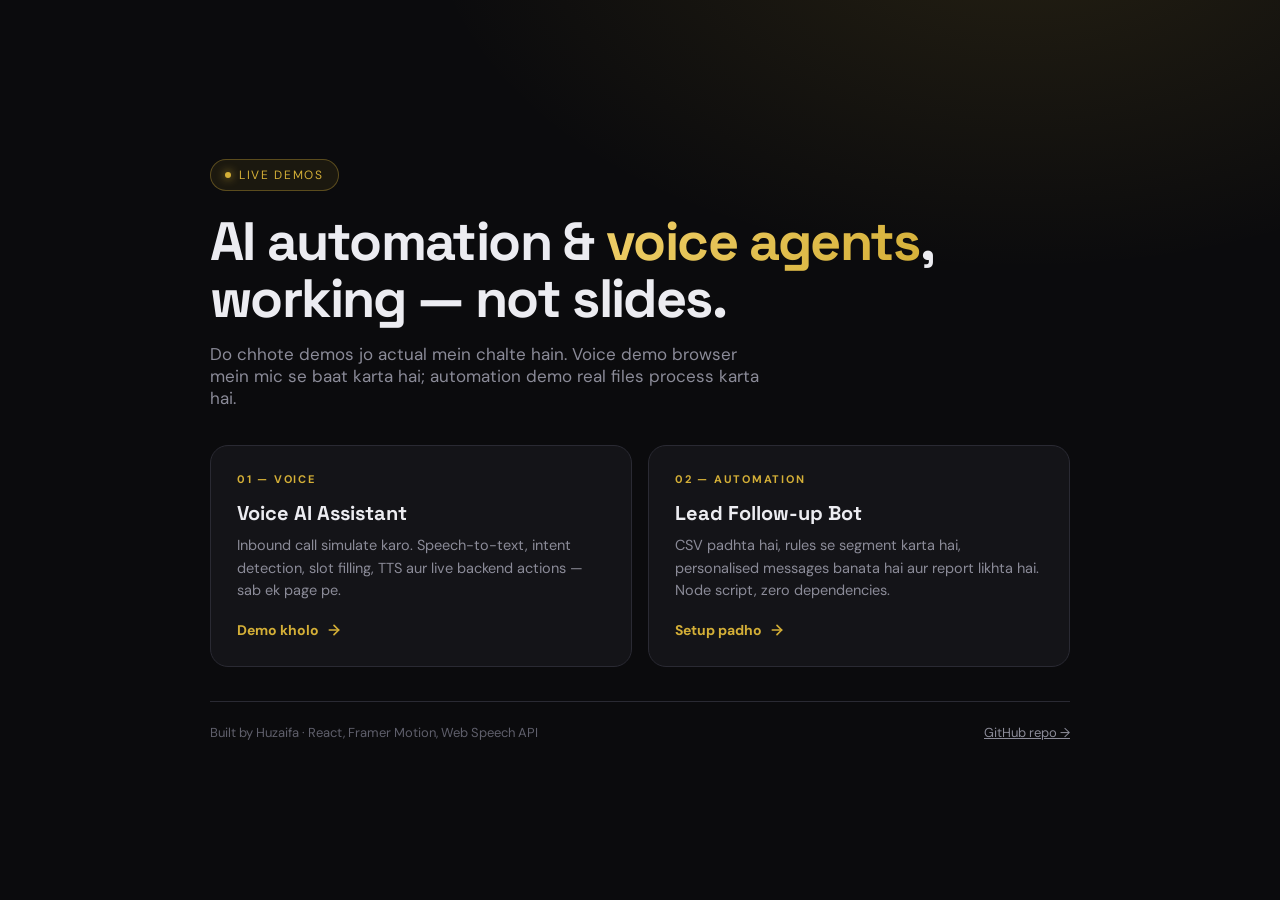
==== index.html @ 5593b402 "Add voice assistant + automation demos" ====
<!DOCTYPE html>
<html lang="en">
<head>
<meta charset="UTF-8" />
<meta name="viewport" content="width=device-width, initial-scale=1.0" />
<title>AI Demos — Voice Assistant & Automation</title>
<link rel="preconnect" href="https://fonts.googleapis.com" />
<link rel="preconnect" href="https://fonts.gstatic.com" crossorigin />
<link href="https://fonts.googleapis.com/css2?family=DM+Sans:wght@400;500;700&family=Space+Grotesk:wght@500;600;700&display=swap" rel="stylesheet" />
<style>
  :root{--ink:#0b0b0d;--ink2:#141418;--line:#2a2a33;--gold:#d4af37;--text:#ececf1;--muted:#8b8b98}
  *{box-sizing:border-box}
  body{margin:0;min-height:100vh;background:radial-gradient(1000px 600px at 80% -10%,rgba(212,175,55,.13),transparent 60%),var(--ink);
       color:var(--text);font-family:"DM Sans",system-ui,sans-serif;display:flex;align-items:center;justify-content:center;padding:40px 22px}
  .wrap{max-width:860px;width:100%}
  .tag{display:inline-flex;align-items:center;gap:8px;font-size:12px;letter-spacing:.14em;text-transform:uppercase;
       color:var(--gold);border:1px solid rgba(212,175,55,.35);background:rgba(212,175,55,.08);padding:7px 14px;border-radius:999px;margin-bottom:22px}
  .dot{width:6px;height:6px;border-radius:50%;background:var(--gold);box-shadow:0 0 10px var(--gold)}
  h1{font-family:"Space Grotesk";font-size:clamp(34px,6vw,54px);line-height:1.06;letter-spacing:-.03em;margin:0 0 16px}
  h1 span{background:linear-gradient(135deg,#f0d06a,#d4af37);-webkit-background-clip:text;background-clip:text;color:transparent}
  p.lede{color:var(--muted);font-size:17px;margin:0 0 36px;max-width:560px}
  .cards{display:grid;grid-template-columns:1fr 1fr;gap:16px}
  @media(max-width:700px){.cards{grid-template-columns:1fr}}
  a.card{display:block;text-decoration:none;color:inherit;background:var(--ink2);border:1px solid var(--line);border-radius:18px;
         padding:26px;transition:.25s;position:relative;overflow:hidden}
  a.card:hover{transform:translateY(-3px);border-color:rgba(212,175,55,.5);box-shadow:0 20px 40px -24px rgba(212,175,55,.5)}
  .num{font-size:11px;letter-spacing:.16em;color:var(--gold);margin-bottom:14px;font-weight:700}
  h2{font-family:"Space Grotesk";font-size:20px;margin:0 0 8px}
  .card p{color:var(--muted);font-size:14.5px;margin:0 0 18px;line-height:1.55}
  .go{font-weight:700;font-size:14px;color:var(--gold);display:inline-flex;gap:7px;align-items:center}
  .go svg{transition:.2s}
  a.card:hover .go svg{transform:translateX(4px)}
  footer{margin-top:34px;padding-top:22px;border-top:1px solid var(--line);color:#5f5f6b;font-size:13px;display:flex;justify-content:space-between;gap:12px;flex-wrap:wrap}
  footer a{color:var(--muted)}
</style>
</head>
<body>
<div class="wrap">
  <div class="tag"><span class="dot"></span> Live demos</div>
  <h1>AI automation &amp; <span>voice agents</span>,<br />working — not slides.</h1>
  <p class="lede">Do chhote demos jo actual mein chalte hain. Voice demo browser mein mic se baat karta hai; automation demo real files process karta hai.</p>

  <div class="cards">
    <a class="card" href="./voice-assistant-demo.html">
      <div class="num">01 — VOICE</div>
      <h2>Voice AI Assistant</h2>
      <p>Inbound call simulate karo. Speech-to-text, intent detection, slot filling, TTS aur live backend actions — sab ek page pe.</p>
      <span class="go">Demo kholo
        <svg width="16" height="16" viewBox="0 0 24 24" fill="none" stroke="currentColor" stroke-width="2.5" stroke-linecap="round" stroke-linejoin="round"><line x1="5" y1="12" x2="19" y2="12"/><polyline points="12 5 19 12 12 19"/></svg>
      </span>
    </a>

    <a class="card" href="./README.md">
      <div class="num">02 — AUTOMATION</div>
      <h2>Lead Follow-up Bot</h2>
      <p>CSV padhta hai, rules se segment karta hai, personalised messages banata hai aur report likhta hai. Node script, zero dependencies.</p>
      <span class="go">Setup padho
        <svg width="16" height="16" viewBox="0 0 24 24" fill="none" stroke="currentColor" stroke-width="2.5" stroke-linecap="round" stroke-linejoin="round"><line x1="5" y1="12" x2="19" y2="12"/><polyline points="12 5 19 12 12 19"/></svg>
      </span>
    </a>
  </div>

  <footer>
    <span>Built by Huzaifa · React, Framer Motion, Web Speech API</span>
    <a href="https://github.com/huzaifasaleh643-bot/ai-demos">GitHub repo →</a>
  </footer>
</div>
</body>
</html>
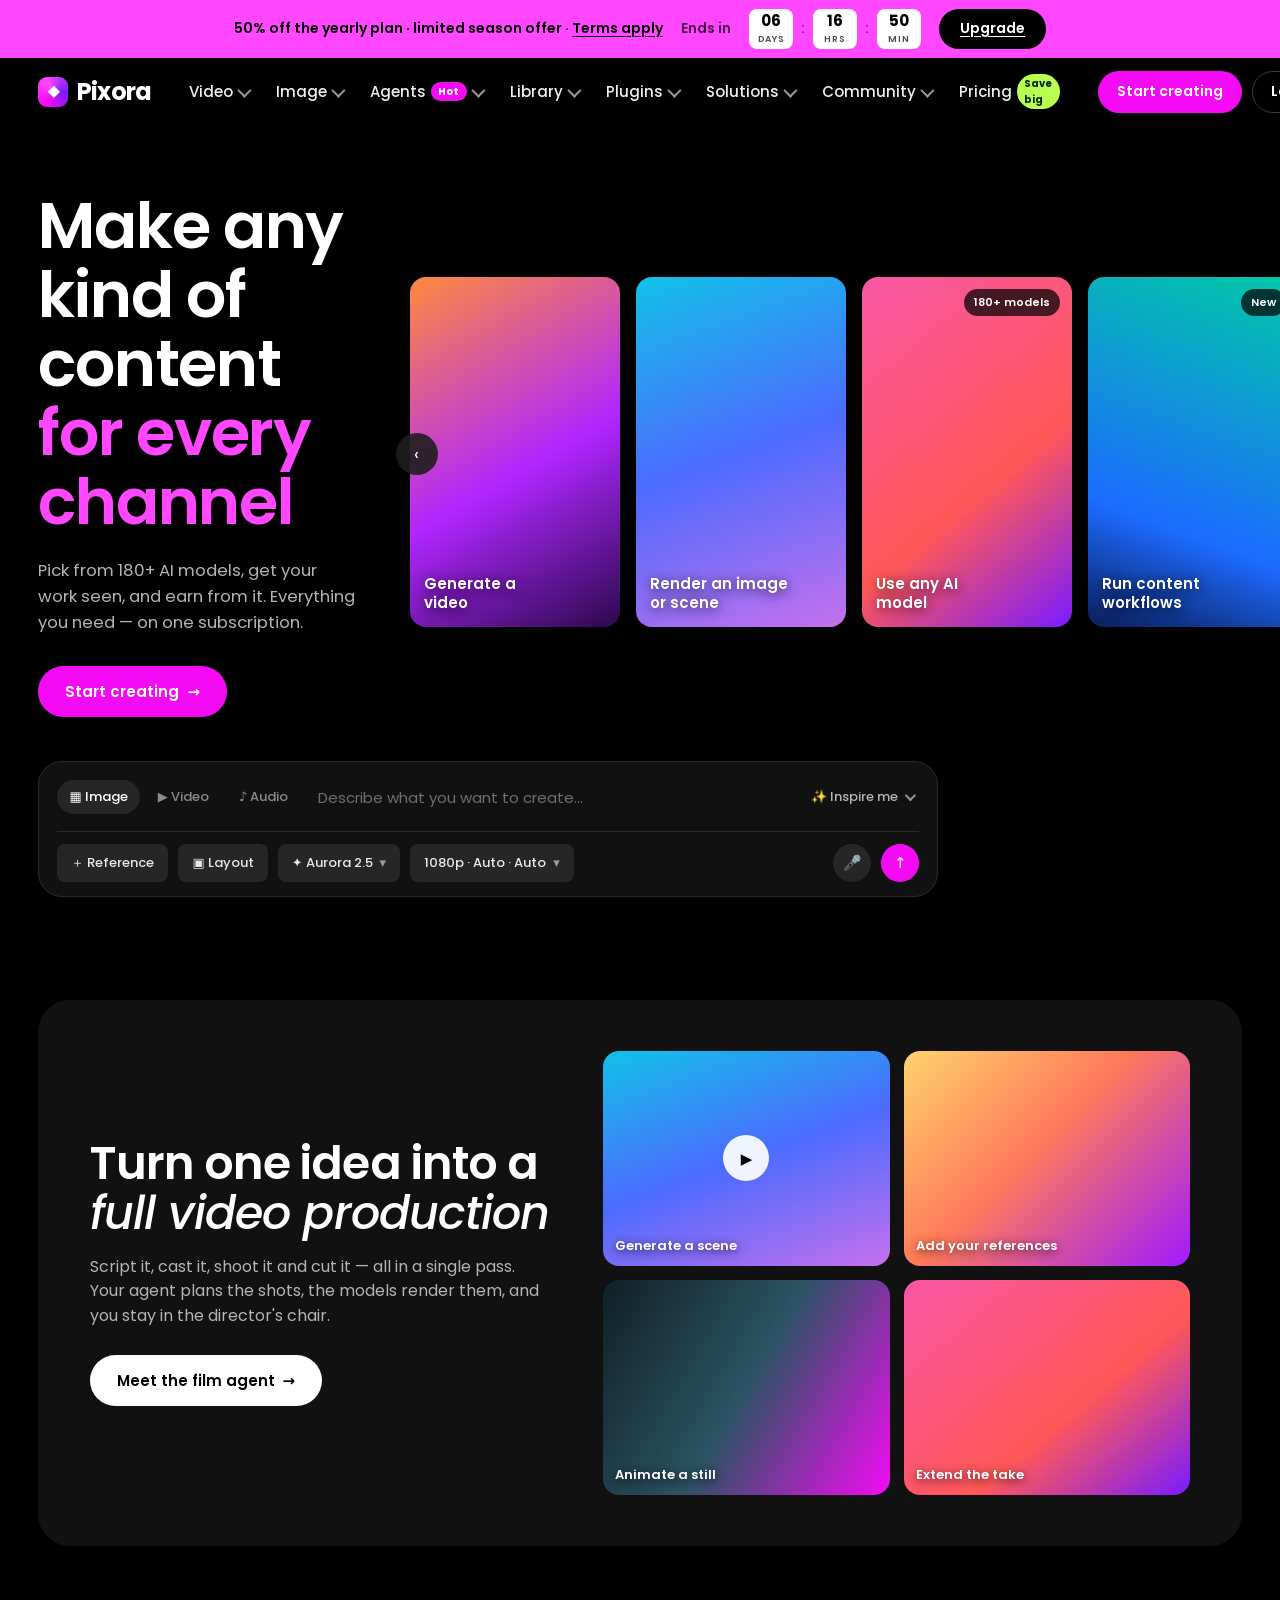
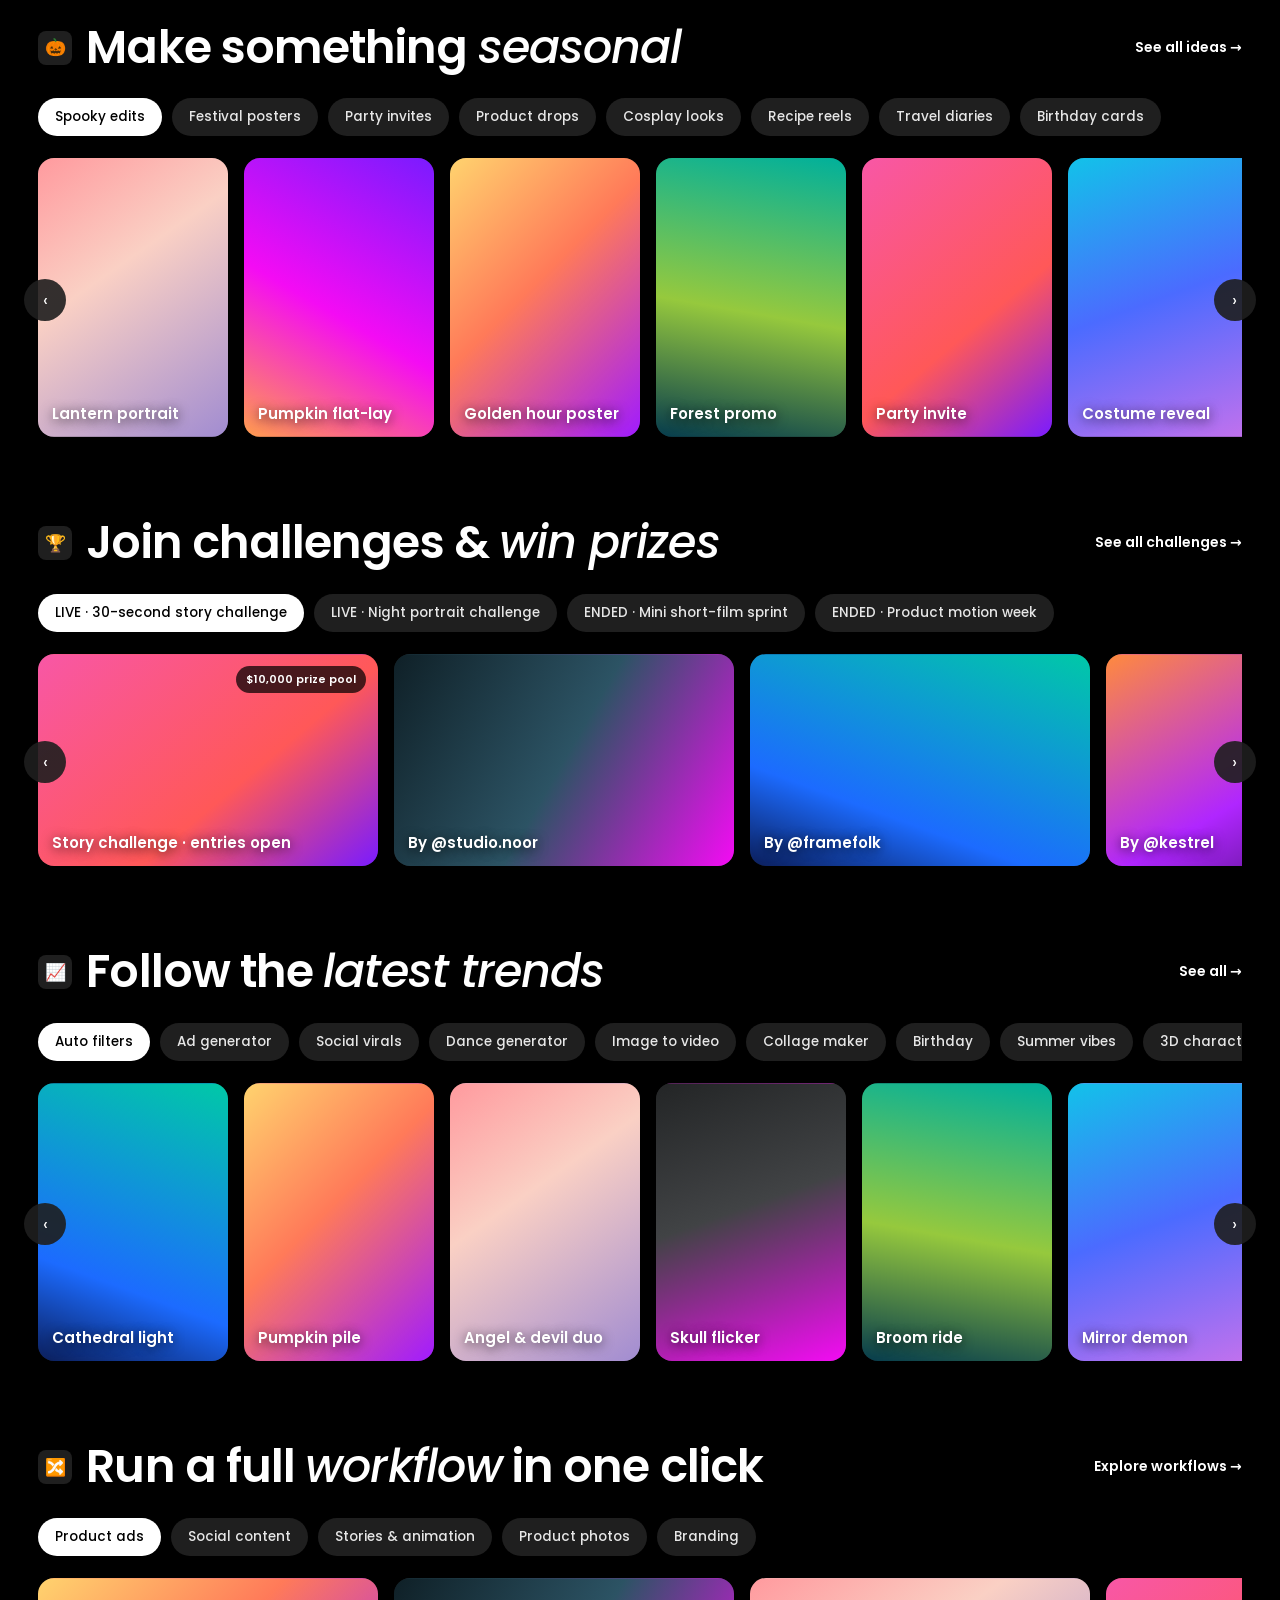
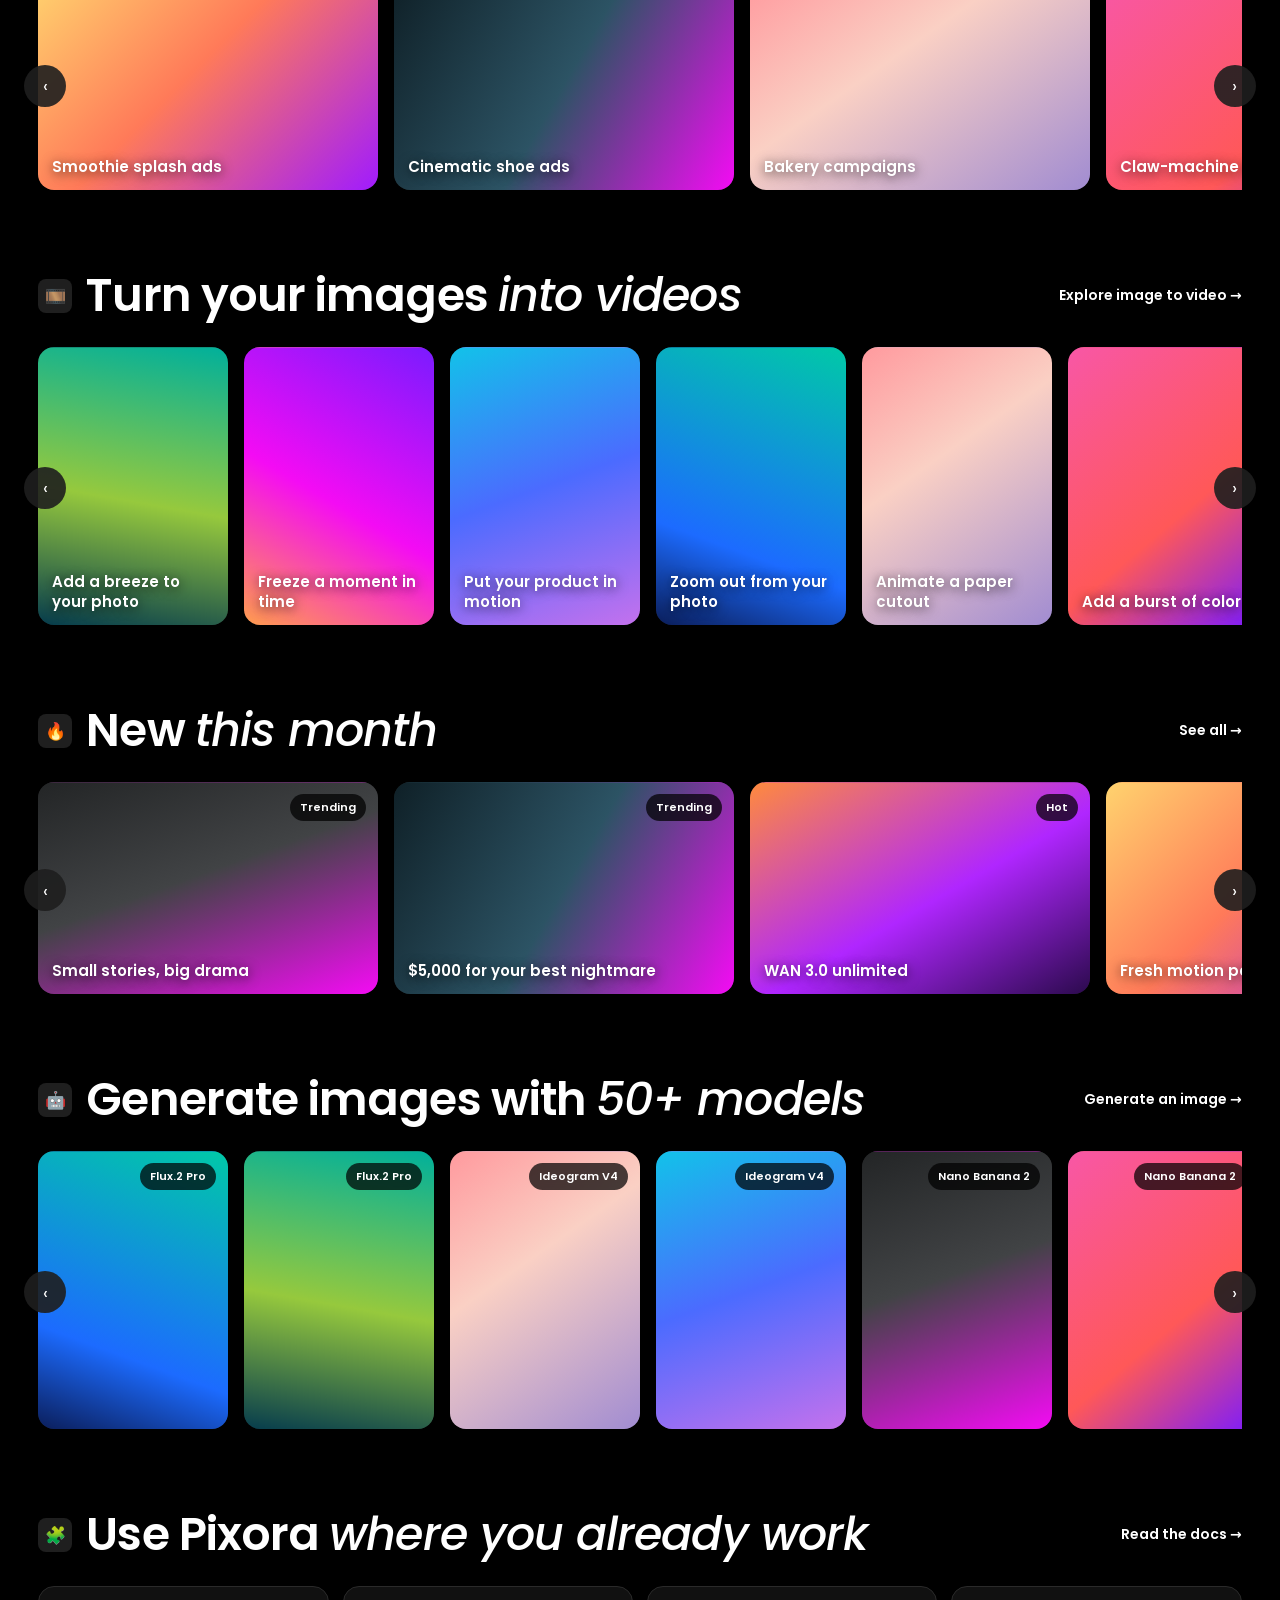
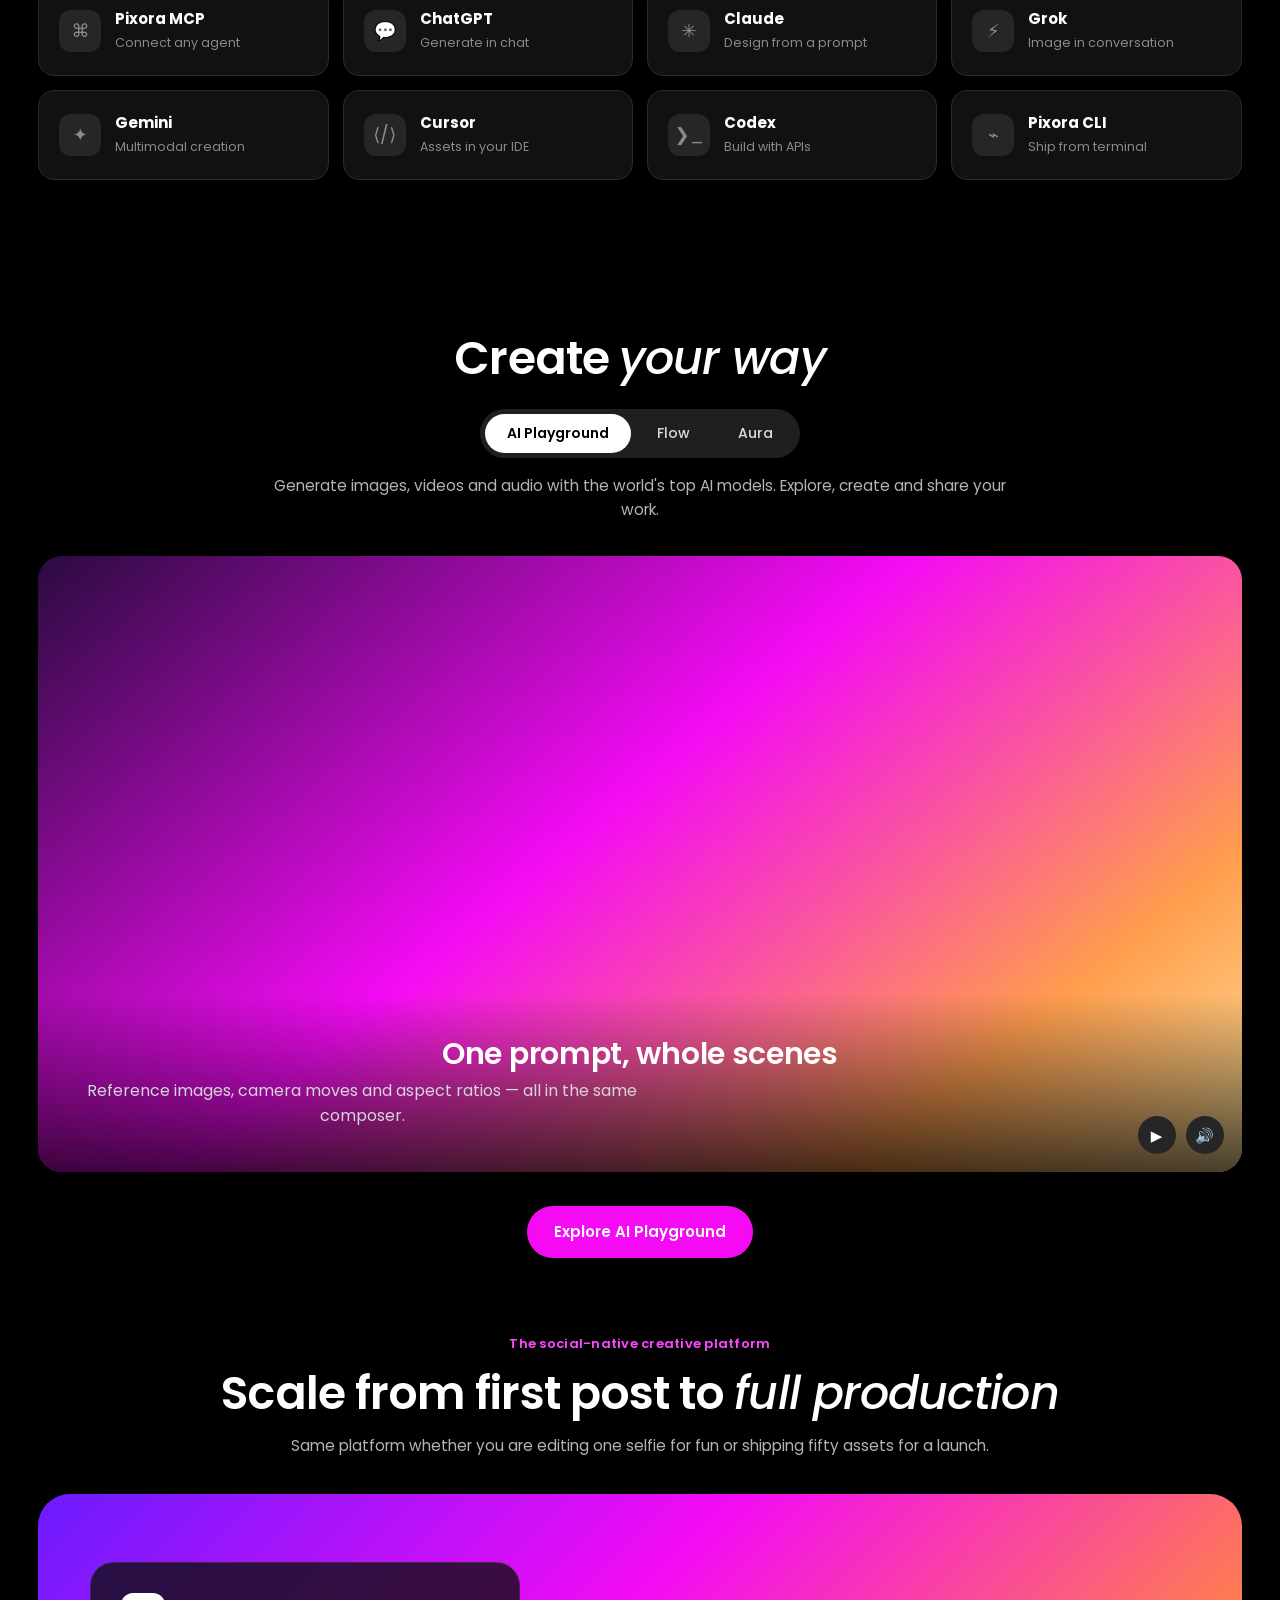
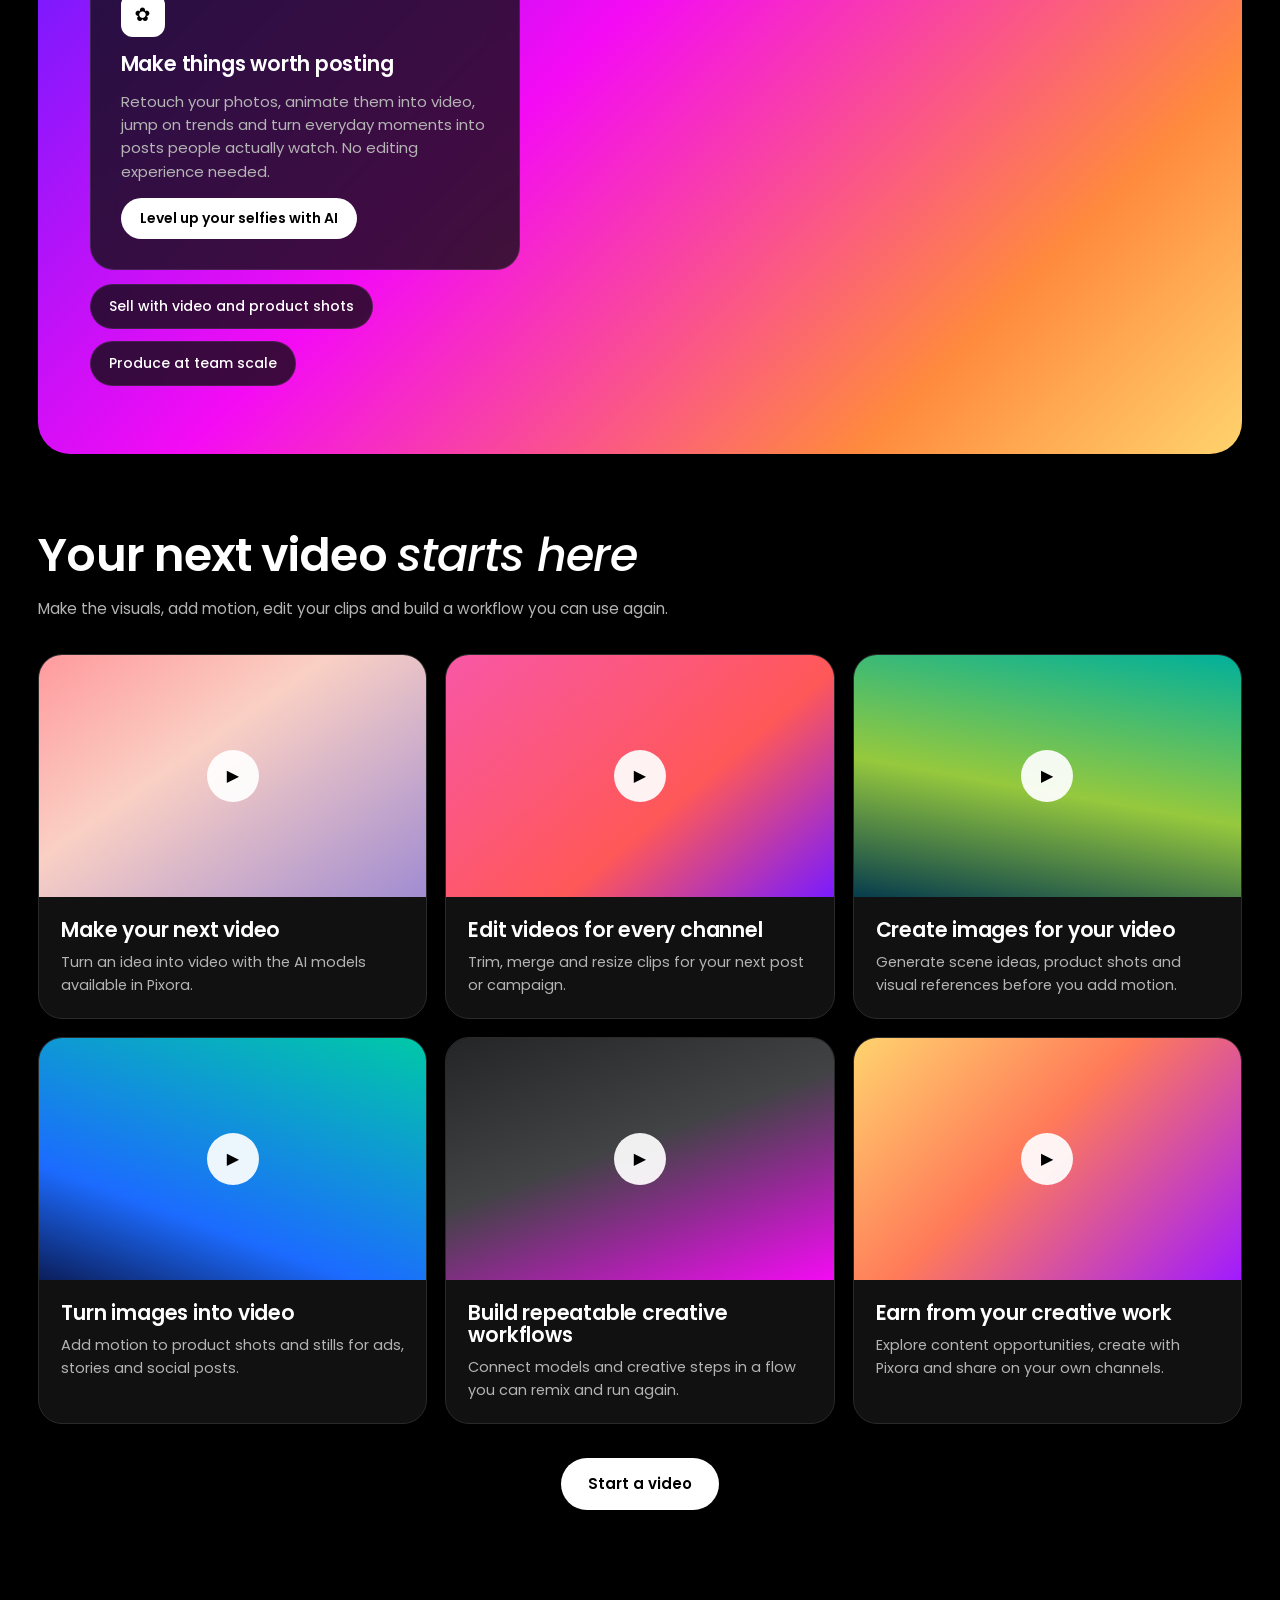
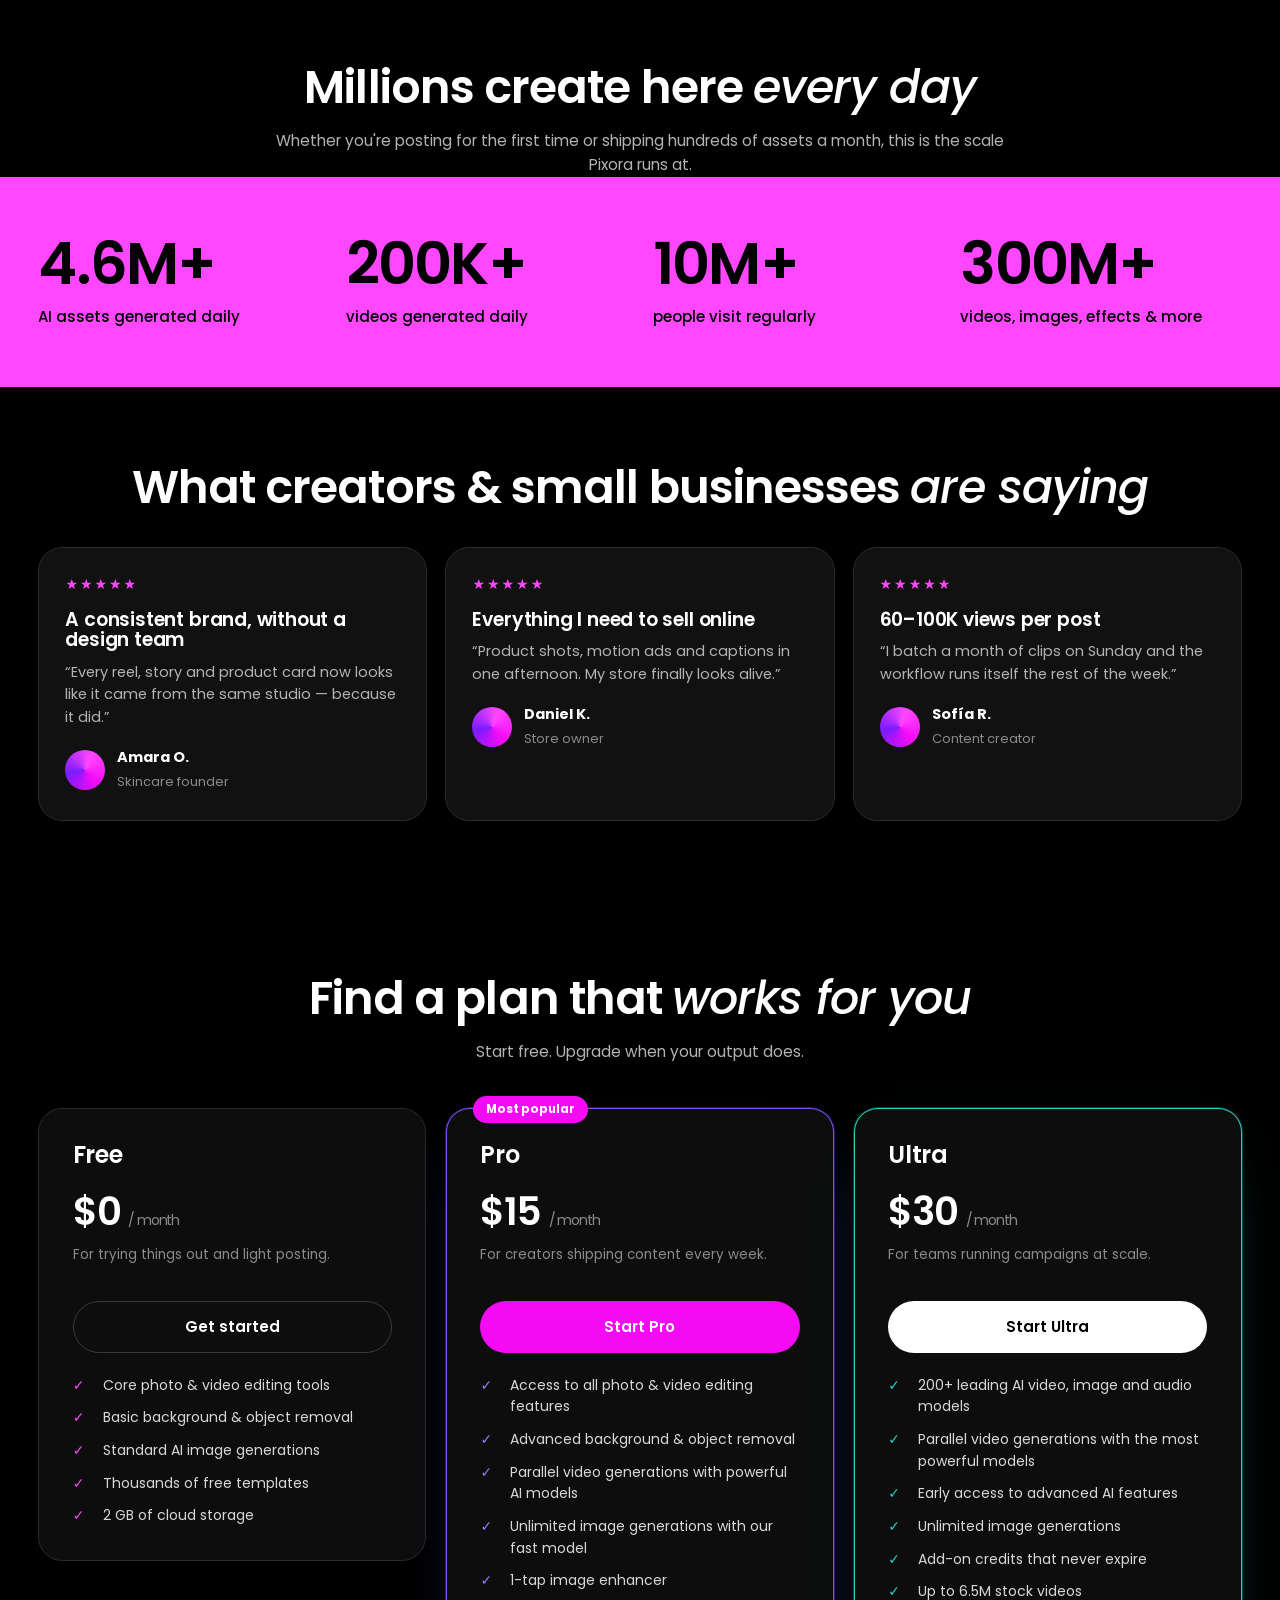
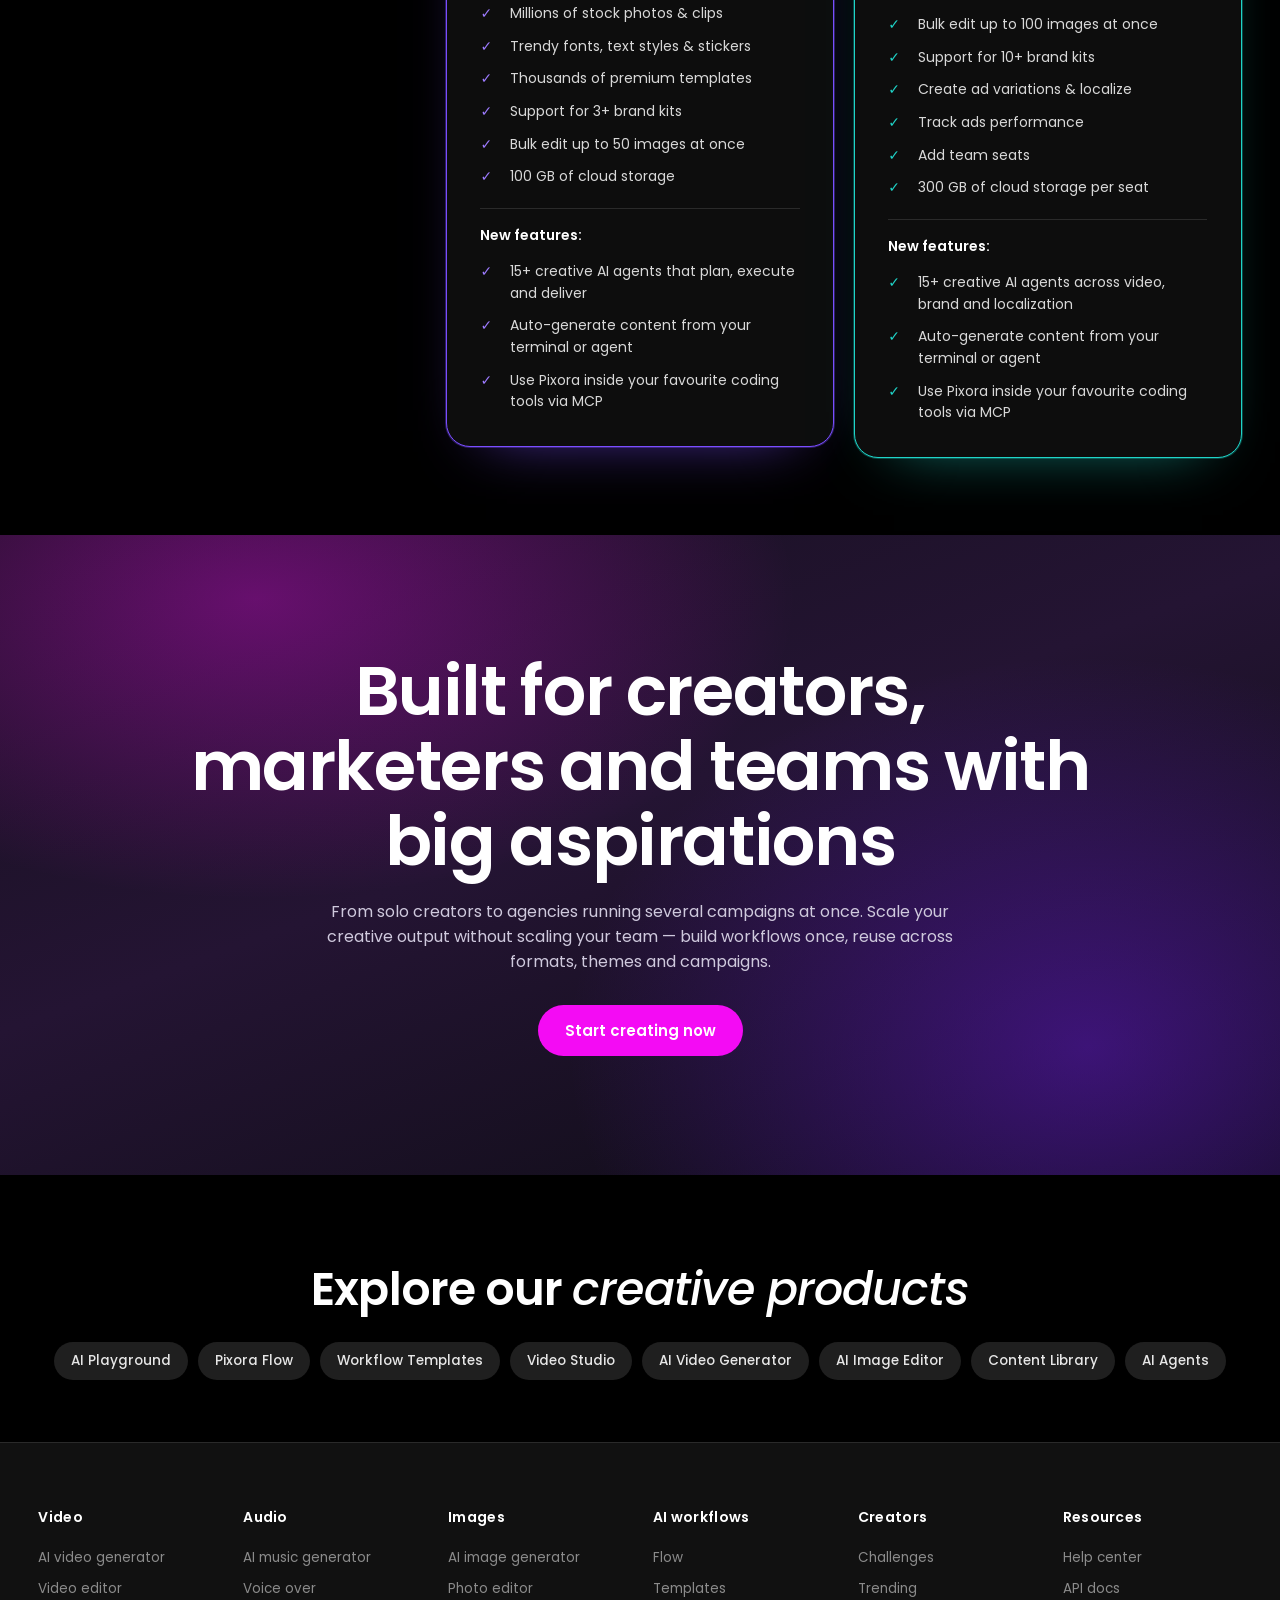
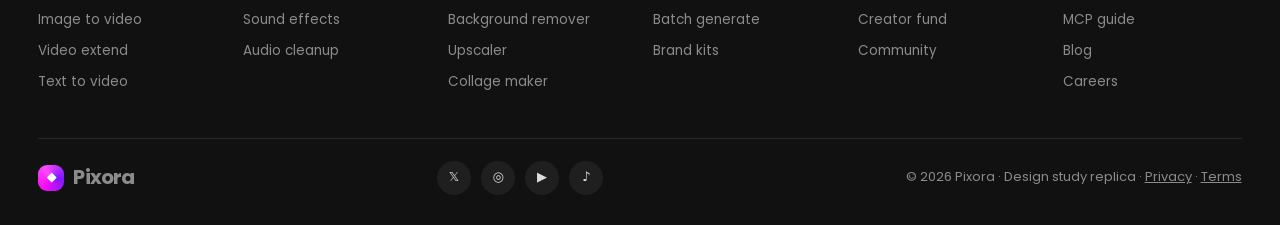
==== commit b4e3b447: "Pixora replica — design study (REA + original build)" ====
--- a/index.html
+++ b/index.html
@@ -3,67 +3,642 @@
 <head>
 <meta charset="UTF-8" />
 <meta name="viewport" content="width=device-width, initial-scale=1.0" />
-<title>AI Demos — Voice Assistant & Automation</title>
+<title>Pixora — AI creative studio for every channel</title>
+<meta name="description" content="Design study replica: layout, structure and interaction patterns captured with REA. Original copy and artwork." />
 <link rel="preconnect" href="https://fonts.googleapis.com" />
 <link rel="preconnect" href="https://fonts.gstatic.com" crossorigin />
-<link href="https://fonts.googleapis.com/css2?family=DM+Sans:wght@400;500;700&family=Space+Grotesk:wght@500;600;700&display=swap" rel="stylesheet" />
-<style>
-  :root{--ink:#0b0b0d;--ink2:#141418;--line:#2a2a33;--gold:#d4af37;--text:#ececf1;--muted:#8b8b98}
-  *{box-sizing:border-box}
-  body{margin:0;min-height:100vh;background:radial-gradient(1000px 600px at 80% -10%,rgba(212,175,55,.13),transparent 60%),var(--ink);
-       color:var(--text);font-family:"DM Sans",system-ui,sans-serif;display:flex;align-items:center;justify-content:center;padding:40px 22px}
-  .wrap{max-width:860px;width:100%}
-  .tag{display:inline-flex;align-items:center;gap:8px;font-size:12px;letter-spacing:.14em;text-transform:uppercase;
-       color:var(--gold);border:1px solid rgba(212,175,55,.35);background:rgba(212,175,55,.08);padding:7px 14px;border-radius:999px;margin-bottom:22px}
-  .dot{width:6px;height:6px;border-radius:50%;background:var(--gold);box-shadow:0 0 10px var(--gold)}
-  h1{font-family:"Space Grotesk";font-size:clamp(34px,6vw,54px);line-height:1.06;letter-spacing:-.03em;margin:0 0 16px}
-  h1 span{background:linear-gradient(135deg,#f0d06a,#d4af37);-webkit-background-clip:text;background-clip:text;color:transparent}
-  p.lede{color:var(--muted);font-size:17px;margin:0 0 36px;max-width:560px}
-  .cards{display:grid;grid-template-columns:1fr 1fr;gap:16px}
-  @media(max-width:700px){.cards{grid-template-columns:1fr}}
-  a.card{display:block;text-decoration:none;color:inherit;background:var(--ink2);border:1px solid var(--line);border-radius:18px;
-         padding:26px;transition:.25s;position:relative;overflow:hidden}
-  a.card:hover{transform:translateY(-3px);border-color:rgba(212,175,55,.5);box-shadow:0 20px 40px -24px rgba(212,175,55,.5)}
-  .num{font-size:11px;letter-spacing:.16em;color:var(--gold);margin-bottom:14px;font-weight:700}
-  h2{font-family:"Space Grotesk";font-size:20px;margin:0 0 8px}
-  .card p{color:var(--muted);font-size:14.5px;margin:0 0 18px;line-height:1.55}
-  .go{font-weight:700;font-size:14px;color:var(--gold);display:inline-flex;gap:7px;align-items:center}
-  .go svg{transition:.2s}
-  a.card:hover .go svg{transform:translateX(4px)}
-  footer{margin-top:34px;padding-top:22px;border-top:1px solid var(--line);color:#5f5f6b;font-size:13px;display:flex;justify-content:space-between;gap:12px;flex-wrap:wrap}
-  footer a{color:var(--muted)}
-</style>
+<link href="https://fonts.googleapis.com/css2?family=Poppins:ital,wght@0,300;0,400;0,500;0,600;0,700;1,400;1,500;1,600&display=swap" rel="stylesheet" />
+<link rel="stylesheet" href="styles.css" />
 </head>
 <body>
-<div class="wrap">
-  <div class="tag"><span class="dot"></span> Live demos</div>
-  <h1>AI automation &amp; <span>voice agents</span>,<br />working — not slides.</h1>
-  <p class="lede">Do chhote demos jo actual mein chalte hain. Voice demo browser mein mic se baat karta hai; automation demo real files process karta hai.</p>
-
-  <div class="cards">
-    <a class="card" href="./voice-assistant-demo.html">
-      <div class="num">01 — VOICE</div>
-      <h2>Voice AI Assistant</h2>
-      <p>Inbound call simulate karo. Speech-to-text, intent detection, slot filling, TTS aur live backend actions — sab ek page pe.</p>
-      <span class="go">Demo kholo
-        <svg width="16" height="16" viewBox="0 0 24 24" fill="none" stroke="currentColor" stroke-width="2.5" stroke-linecap="round" stroke-linejoin="round"><line x1="5" y1="12" x2="19" y2="12"/><polyline points="12 5 19 12 12 19"/></svg>
-      </span>
-    </a>
-
-    <a class="card" href="./README.md">
-      <div class="num">02 — AUTOMATION</div>
-      <h2>Lead Follow-up Bot</h2>
-      <p>CSV padhta hai, rules se segment karta hai, personalised messages banata hai aur report likhta hai. Node script, zero dependencies.</p>
-      <span class="go">Setup padho
-        <svg width="16" height="16" viewBox="0 0 24 24" fill="none" stroke="currentColor" stroke-width="2.5" stroke-linecap="round" stroke-linejoin="round"><line x1="5" y1="12" x2="19" y2="12"/><polyline points="12 5 19 12 12 19"/></svg>
-      </span>
-    </a>
-  </div>
-
-  <footer>
-    <span>Built by Huzaifa · React, Framer Motion, Web Speech API</span>
-    <a href="https://github.com/huzaifasaleh643-bot/ai-demos">GitHub repo →</a>
-  </footer>
+
+<!-- ============ PROMO BAR ============ -->
+<div class="promo">
+  <div class="wrap">
+    <span>50% off the yearly plan · limited season offer · <a href="#pricing">Terms apply</a></span>
+    <span class="muted" style="color:#000;opacity:.7">Ends in</span>
+    <div class="countdown" id="countdown">
+      <div class="box"><b id="cd-d">06</b><span>DAYS</span></div>
+      <span class="sep">:</span>
+      <div class="box"><b id="cd-h">16</b><span>HRS</span></div>
+      <span class="sep">:</span>
+      <div class="box"><b id="cd-m">50</b><span>MIN</span></div>
+    </div>
+    <a class="btn btn-dark" href="#pricing">Upgrade</a>
+  </div>
 </div>
+
+<!-- ============ NAV ============ -->
+<header class="nav" id="nav">
+  <div class="wrap">
+    <a class="logo" href="#"><span class="mark">◆</span> Pixora</a>
+    <nav class="nav-links" id="navLinks">
+      <a href="#video">Video <i class="chev"></i></a>
+      <a href="#images">Image <i class="chev"></i></a>
+      <a href="#agents">Agents <span class="badge hot">Hot</span> <i class="chev"></i></a>
+      <a href="#trends">Library <i class="chev"></i></a>
+      <a href="#integrations">Plugins <i class="chev"></i></a>
+      <a href="#business">Solutions <i class="chev"></i></a>
+      <a href="#community">Community <i class="chev"></i></a>
+      <a href="#pricing">Pricing <span class="badge save">Save big</span></a>
+    </nav>
+    <div class="nav-cta">
+      <a class="btn btn-brand btn-sm" href="#">Start creating</a>
+      <a class="btn btn-ghost btn-sm" href="#">Log in</a>
+      <button class="nav-toggle" id="navToggle" aria-label="Menu"><span></span><span></span><span></span></button>
+    </div>
+  </div>
+</header>
+
+<main>
+
+<!-- ============ HERO ============ -->
+<section class="hero">
+  <div class="wrap hero-grid">
+    <div>
+      <h1>Make any kind of content <span class="accent-text">for every channel</span></h1>
+      <p class="lede">Pick from 180+ AI models, get your work seen, and earn from it. Everything you need — on one subscription.</p>
+      <a class="btn btn-brand" href="#">Start creating <span class="arrow">→</span></a>
+    </div>
+
+    <div class="carousel" data-carousel>
+      <button class="nav-arrow prev" data-dir="-1" aria-label="Previous">‹</button>
+      <button class="nav-arrow next" data-dir="1" aria-label="Next">›</button>
+      <div class="rail" data-rail>
+        <article class="card"><div class="thumb g1"></div><div class="label">Generate a<br />video</div></article>
+        <article class="card"><div class="thumb g2"></div><div class="label">Render an image<br />or scene</div></article>
+        <article class="card"><div class="thumb g3"></div><span class="tag">180+ models</span><div class="label">Use any AI<br />model</div></article>
+        <article class="card"><div class="thumb g4"></div><span class="tag">New</span><div class="label">Run content<br />workflows</div></article>
+        <article class="card"><div class="thumb g5"></div><div class="label">Explore<br />effects</div></article>
+        <article class="card"><div class="thumb g6"></div><div class="label">Animate a<br />still photo</div></article>
+        <article class="card"><div class="thumb g7"></div><div class="label">Build an<br />agent</div></article>
+      </div>
+    </div>
+  </div>
+
+  <!-- AI prompt bar -->
+  <div class="wrap">
+    <div class="prompt">
+      <div class="prompt-top">
+        <div class="prompt-tabs">
+          <button class="prompt-tab active">▦ Image</button>
+          <button class="prompt-tab">▶ Video</button>
+          <button class="prompt-tab">♪ Audio</button>
+        </div>
+        <input class="prompt-in" id="promptInput" placeholder="Describe what you want to create…" />
+        <button class="inspire" id="inspireBtn">✨ Inspire me <i class="chev" style="width:8px;height:8px;border-right:2px solid #999;border-bottom:2px solid #999;transform:rotate(45deg) translateY(-2px);display:inline-block"></i></button>
+      </div>
+      <div class="prompt-bottom">
+        <button class="mini-select">＋ Reference</button>
+        <button class="mini-select">▣ Layout</button>
+        <button class="mini-select">✦ Aurora 2.5 <span style="opacity:.6">▾</span></button>
+        <button class="mini-select">1080p · Auto · Auto <span style="opacity:.6">▾</span></button>
+        <span class="spacer"></span>
+        <button class="round-btn" aria-label="Mic">🎤</button>
+        <button class="round-btn brand" aria-label="Send">↑</button>
+      </div>
+    </div>
+  </div>
+</section>
+
+<!-- ============ SPLIT FEATURE PANEL ============ -->
+<section class="section" id="video">
+  <div class="wrap">
+    <div class="panel">
+      <div>
+        <h2>Turn one idea into a <em class="accent">full video production</em></h2>
+        <p>Script it, cast it, shoot it and cut it — all in a single pass. Your agent plans the shots, the models render them, and you stay in the director's chair.</p>
+        <a class="btn btn-white" href="#">Meet the film agent <span class="arrow">→</span></a>
+      </div>
+      <div class="panel-media">
+        <div class="media-tile g2"><span class="play">▶</span><span class="cap">Generate a scene</span></div>
+        <div class="media-tile g5"><span class="cap">Add your references</span></div>
+        <div class="media-tile g8"><span class="cap">Animate a still</span></div>
+        <div class="media-tile g3"><span class="cap">Extend the take</span></div>
+      </div>
+    </div>
+  </div>
+</section>
+
+<!-- ============ SEASONAL IDEAS ============ -->
+<section class="section" style="padding-top:0">
+  <div class="wrap">
+    <div class="section-head">
+      <div class="title">
+        <span class="ico">🎃</span>
+        <h2>Make something <em class="accent">seasonal</em></h2>
+      </div>
+      <a class="more" href="#">See all ideas →</a>
+    </div>
+    <div class="chips scroll">
+      <button class="chip active">Spooky edits</button>
+      <button class="chip">Festival posters</button>
+      <button class="chip">Party invites</button>
+      <button class="chip">Product drops</button>
+      <button class="chip">Cosplay looks</button>
+      <button class="chip">Recipe reels</button>
+      <button class="chip">Travel diaries</button>
+      <button class="chip">Birthday cards</button>
+    </div>
+    <div class="carousel" data-carousel>
+      <button class="nav-arrow prev" data-dir="-1" aria-label="Previous">‹</button>
+      <button class="nav-arrow next" data-dir="1" aria-label="Next">›</button>
+      <div class="rail" data-rail>
+        <article class="card tall"><div class="thumb g9"></div><div class="label">Lantern portrait</div></article>
+        <article class="card tall"><div class="thumb g6"></div><div class="label">Pumpkin flat-lay</div></article>
+        <article class="card tall"><div class="thumb g5"></div><div class="label">Golden hour poster</div></article>
+        <article class="card tall"><div class="thumb g10"></div><div class="label">Forest promo</div></article>
+        <article class="card tall"><div class="thumb g3"></div><div class="label">Party invite</div></article>
+        <article class="card tall"><div class="thumb g2"></div><div class="label">Costume reveal</div></article>
+        <article class="card tall"><div class="thumb g7"></div><div class="label">Neon night</div></article>
+      </div>
+    </div>
+  </div>
+</section>
+
+<!-- ============ CHALLENGES ============ -->
+<section class="section" style="padding-top:0" id="community">
+  <div class="wrap">
+    <div class="section-head">
+      <div class="title">
+        <span class="ico">🏆</span>
+        <h2>Join challenges &amp; <em class="accent">win prizes</em></h2>
+      </div>
+      <a class="more" href="#">See all challenges →</a>
+    </div>
+    <div class="chips scroll">
+      <button class="chip active">LIVE · 30-second story challenge</button>
+      <button class="chip">LIVE · Night portrait challenge</button>
+      <button class="chip">ENDED · Mini short-film sprint</button>
+      <button class="chip">ENDED · Product motion week</button>
+    </div>
+    <div class="carousel" data-carousel>
+      <button class="nav-arrow prev" data-dir="-1" aria-label="Previous">‹</button>
+      <button class="nav-arrow next" data-dir="1" aria-label="Next">›</button>
+      <div class="rail" data-rail>
+        <article class="card wide"><div class="thumb g3"></div><span class="tag">$10,000 prize pool</span><div class="label">Story challenge · entries open</div></article>
+        <article class="card wide"><div class="thumb g8"></div><div class="label">By @studio.noor</div></article>
+        <article class="card wide"><div class="thumb g4"></div><div class="label">By @framefolk</div></article>
+        <article class="card wide"><div class="thumb g1"></div><div class="label">By @kestrel</div></article>
+        <article class="card wide"><div class="thumb g10"></div><div class="label">By @lumenlab</div></article>
+      </div>
+    </div>
+  </div>
+</section>
+
+<!-- ============ TRENDS ============ -->
+<section class="section" style="padding-top:0" id="trends">
+  <div class="wrap">
+    <div class="section-head">
+      <div class="title">
+        <span class="ico">📈</span>
+        <h2>Follow the <em class="accent">latest trends</em></h2>
+      </div>
+      <a class="more" href="#">See all →</a>
+    </div>
+    <div class="chips scroll">
+      <button class="chip active">Auto filters</button>
+      <button class="chip">Ad generator</button>
+      <button class="chip">Social virals</button>
+      <button class="chip">Dance generator</button>
+      <button class="chip">Image to video</button>
+      <button class="chip">Collage maker</button>
+      <button class="chip">Birthday</button>
+      <button class="chip">Summer vibes</button>
+      <button class="chip">3D characters</button>
+      <button class="chip">Transitions</button>
+    </div>
+    <div class="carousel" data-carousel>
+      <button class="nav-arrow prev" data-dir="-1" aria-label="Previous">‹</button>
+      <button class="nav-arrow next" data-dir="1" aria-label="Next">›</button>
+      <div class="rail" data-rail>
+        <article class="card tall"><div class="thumb g4"></div><div class="label">Cathedral light</div></article>
+        <article class="card tall"><div class="thumb g5"></div><div class="label">Pumpkin pile</div></article>
+        <article class="card tall"><div class="thumb g9"></div><div class="label">Angel &amp; devil duo</div></article>
+        <article class="card tall"><div class="thumb g7"></div><div class="label">Skull flicker</div></article>
+        <article class="card tall"><div class="thumb g10"></div><div class="label">Broom ride</div></article>
+        <article class="card tall"><div class="thumb g2"></div><div class="label">Mirror demon</div></article>
+        <article class="card tall"><div class="thumb g6"></div><div class="label">Hallow glow</div></article>
+      </div>
+    </div>
+  </div>
+</section>
+
+<!-- ============ WORKFLOWS ============ -->
+<section class="section" style="padding-top:0" id="business">
+  <div class="wrap">
+    <div class="section-head">
+      <div class="title">
+        <span class="ico">🔀</span>
+        <h2>Run a full <em class="accent">workflow</em> in one click</h2>
+      </div>
+      <a class="more" href="#">Explore workflows →</a>
+    </div>
+    <div class="chips">
+      <button class="chip active">Product ads</button>
+      <button class="chip">Social content</button>
+      <button class="chip">Stories &amp; animation</button>
+      <button class="chip">Product photos</button>
+      <button class="chip">Branding</button>
+    </div>
+    <div class="carousel" data-carousel>
+      <button class="nav-arrow prev" data-dir="-1" aria-label="Previous">‹</button>
+      <button class="nav-arrow next" data-dir="1" aria-label="Next">›</button>
+      <div class="rail" data-rail>
+        <article class="card wide"><div class="thumb g5"></div><div class="label">Smoothie splash ads</div></article>
+        <article class="card wide"><div class="thumb g8"></div><div class="label">Cinematic shoe ads</div></article>
+        <article class="card wide"><div class="thumb g9"></div><div class="label">Bakery campaigns</div></article>
+        <article class="card wide"><div class="thumb g3"></div><div class="label">Claw-machine reveals</div></article>
+        <article class="card wide"><div class="thumb g4"></div><div class="label">360° product spins</div></article>
+      </div>
+    </div>
+  </div>
+</section>
+
+<!-- ============ IMAGE TO VIDEO ============ -->
+<section class="section" style="padding-top:0">
+  <div class="wrap">
+    <div class="section-head">
+      <div class="title">
+        <span class="ico">🎞️</span>
+        <h2>Turn your images <em class="accent">into videos</em></h2>
+      </div>
+      <a class="more" href="#">Explore image to video →</a>
+    </div>
+    <div class="carousel" data-carousel>
+      <button class="nav-arrow prev" data-dir="-1" aria-label="Previous">‹</button>
+      <button class="nav-arrow next" data-dir="1" aria-label="Next">›</button>
+      <div class="rail" data-rail>
+        <article class="card tall"><div class="thumb g10"></div><div class="label">Add a breeze to your photo</div></article>
+        <article class="card tall"><div class="thumb g6"></div><div class="label">Freeze a moment in time</div></article>
+        <article class="card tall"><div class="thumb g2"></div><div class="label">Put your product in motion</div></article>
+        <article class="card tall"><div class="thumb g4"></div><div class="label">Zoom out from your photo</div></article>
+        <article class="card tall"><div class="thumb g9"></div><div class="label">Animate a paper cutout</div></article>
+        <article class="card tall"><div class="thumb g3"></div><div class="label">Add a burst of color</div></article>
+        <article class="card tall"><div class="thumb g7"></div><div class="label">Make products float</div></article>
+      </div>
+    </div>
+  </div>
+</section>
+
+<!-- ============ NEW THIS MONTH ============ -->
+<section class="section" style="padding-top:0">
+  <div class="wrap">
+    <div class="section-head">
+      <div class="title">
+        <span class="ico">🔥</span>
+        <h2>New <em class="accent">this month</em></h2>
+      </div>
+      <a class="more" href="#">See all →</a>
+    </div>
+    <div class="carousel" data-carousel>
+      <button class="nav-arrow prev" data-dir="-1" aria-label="Previous">‹</button>
+      <button class="nav-arrow next" data-dir="1" aria-label="Next">›</button>
+      <div class="rail" data-rail>
+        <article class="card wide"><div class="thumb g7"></div><span class="tag">Trending</span><div class="label">Small stories, big drama</div></article>
+        <article class="card wide"><div class="thumb g8"></div><span class="tag">Trending</span><div class="label">$5,000 for your best nightmare</div></article>
+        <article class="card wide"><div class="thumb g1"></div><span class="tag">Hot</span><div class="label">WAN 3.0 unlimited</div></article>
+        <article class="card wide"><div class="thumb g5"></div><div class="label">Fresh motion pack</div></article>
+      </div>
+    </div>
+  </div>
+</section>
+
+<!-- ============ MODELS ============ -->
+<section class="section" style="padding-top:0" id="agents">
+  <div class="wrap">
+    <div class="section-head">
+      <div class="title">
+        <span class="ico">🤖</span>
+        <h2>Generate images with <em class="accent">50+ models</em></h2>
+      </div>
+      <a class="more" href="#">Generate an image →</a>
+    </div>
+    <div class="carousel" data-carousel>
+      <button class="nav-arrow prev" data-dir="-1" aria-label="Previous">‹</button>
+      <button class="nav-arrow next" data-dir="1" aria-label="Next">›</button>
+      <div class="rail" data-rail>
+        <article class="card tall"><div class="thumb g4"></div><span class="tag">Flux.2 Pro</span></article>
+        <article class="card tall"><div class="thumb g10"></div><span class="tag">Flux.2 Pro</span></article>
+        <article class="card tall"><div class="thumb g9"></div><span class="tag">Ideogram V4</span></article>
+        <article class="card tall"><div class="thumb g2"></div><span class="tag">Ideogram V4</span></article>
+        <article class="card tall"><div class="thumb g7"></div><span class="tag">Nano Banana 2</span></article>
+        <article class="card tall"><div class="thumb g3"></div><span class="tag">Nano Banana 2</span></article>
+        <article class="card tall"><div class="thumb g5"></div><span class="tag">Seedream 4</span></article>
+      </div>
+    </div>
+  </div>
+</section>
+
+<!-- ============ INTEGRATIONS ============ -->
+<section class="section" style="padding-top:0" id="integrations">
+  <div class="wrap">
+    <div class="section-head">
+      <div class="title">
+        <span class="ico">🧩</span>
+        <h2>Use Pixora <em class="accent">where you already work</em></h2>
+      </div>
+      <a class="more" href="#">Read the docs →</a>
+    </div>
+    <div class="integrations">
+      <div class="integration"><span class="glyph">⌘</span><div><b>Pixora MCP</b><span>Connect any agent</span></div></div>
+      <div class="integration"><span class="glyph">💬</span><div><b>ChatGPT</b><span>Generate in chat</span></div></div>
+      <div class="integration"><span class="glyph">✳</span><div><b>Claude</b><span>Design from a prompt</span></div></div>
+      <div class="integration"><span class="glyph">⚡</span><div><b>Grok</b><span>Image in conversation</span></div></div>
+      <div class="integration"><span class="glyph">✦</span><div><b>Gemini</b><span>Multimodal creation</span></div></div>
+      <div class="integration"><span class="glyph">⟨/⟩</span><div><b>Cursor</b><span>Assets in your IDE</span></div></div>
+      <div class="integration"><span class="glyph">❯_</span><div><b>Codex</b><span>Build with APIs</span></div></div>
+      <div class="integration"><span class="glyph">⌁</span><div><b>Pixora CLI</b><span>Ship from terminal</span></div></div>
+    </div>
+  </div>
+</section>
+
+<!-- ============ CENTERED TABS / SHOWCASE ============ -->
+<section class="section" id="images">
+  <div class="wrap center">
+    <h2>Create <em class="accent">your way</em></h2>
+    <div class="segmented" id="showcaseTabs">
+      <button class="seg-btn active" data-copy="Generate images, videos and audio with the world's top AI models. Explore, create and share your work.">AI Playground</button>
+      <button class="seg-btn" data-copy="Chain models and steps into a reusable pipeline. Run the whole thing with a single click.">Flow</button>
+      <button class="seg-btn" data-copy="A living brand system that keeps every asset on-tone, on-palette and ready to publish.">Aura</button>
+    </div>
+    <p class="section-sub" id="showcaseCopy">Generate images, videos and audio with the world's top AI models. Explore, create and share your work.</p>
+
+    <div class="showcase">
+      <div class="overlay-copy">
+        <h3>One prompt, whole scenes</h3>
+        <p>Reference images, camera moves and aspect ratios — all in the same composer.</p>
+      </div>
+      <div class="ctrls">
+        <button class="round-btn">▶</button>
+        <button class="round-btn">🔊</button>
+      </div>
+    </div>
+
+    <div class="center-cta"><a class="btn btn-brand" href="#">Explore AI Playground</a></div>
+  </div>
+</section>
+
+<!-- ============ GLASS OVERLAY PANEL ============ -->
+<section class="section" style="padding-top:0">
+  <div class="wrap center">
+    <div class="eyebrow">The social-native creative platform</div>
+    <h2>Scale from first post to <em class="accent">full production</em></h2>
+    <p class="section-sub">Same platform whether you are editing one selfie for fun or shipping fifty assets for a launch.</p>
+
+    <div class="glass-wrap">
+      <div style="text-align:left">
+        <div class="glass-card">
+          <div class="ico-badge">✿</div>
+          <h3>Make things worth posting</h3>
+          <p>Retouch your photos, animate them into video, jump on trends and turn everyday moments into posts people actually watch. No editing experience needed.</p>
+          <a class="btn btn-white btn-sm" href="#">Level up your selfies with AI</a>
+        </div>
+        <div class="glass-stack">
+          <button class="glass-pill">Sell with video and product shots</button>
+          <button class="glass-pill">Produce at team scale</button>
+        </div>
+      </div>
+    </div>
+  </div>
+</section>
+
+<!-- ============ FEATURE GRID ============ -->
+<section class="section" style="padding-top:0">
+  <div class="wrap">
+    <h2>Your next video <em class="accent">starts here</em></h2>
+    <p class="section-sub" style="margin-left:0">Make the visuals, add motion, edit your clips and build a workflow you can use again.</p>
+    <div class="grid-3" style="margin-top:34px">
+      <article class="feature-card">
+        <div class="art g9"><span class="play">▶</span></div>
+        <div class="body"><h3>Make your next video</h3><p>Turn an idea into video with the AI models available in Pixora.</p></div>
+      </article>
+      <article class="feature-card">
+        <div class="art g3"><span class="play">▶</span></div>
+        <div class="body"><h3>Edit videos for every channel</h3><p>Trim, merge and resize clips for your next post or campaign.</p></div>
+      </article>
+      <article class="feature-card">
+        <div class="art g10"><span class="play">▶</span></div>
+        <div class="body"><h3>Create images for your video</h3><p>Generate scene ideas, product shots and visual references before you add motion.</p></div>
+      </article>
+      <article class="feature-card">
+        <div class="art g4"><span class="play">▶</span></div>
+        <div class="body"><h3>Turn images into video</h3><p>Add motion to product shots and stills for ads, stories and social posts.</p></div>
+      </article>
+      <article class="feature-card">
+        <div class="art g7"><span class="play">▶</span></div>
+        <div class="body"><h3>Build repeatable creative workflows</h3><p>Connect models and creative steps in a flow you can remix and run again.</p></div>
+      </article>
+      <article class="feature-card">
+        <div class="art g5"><span class="play">▶</span></div>
+        <div class="body"><h3>Earn from your creative work</h3><p>Explore content opportunities, create with Pixora and share on your own channels.</p></div>
+      </article>
+    </div>
+    <div class="center-cta"><a class="btn btn-white" href="#">Start a video</a></div>
+  </div>
+</section>
+
+<!-- ============ STATS ============ -->
+<section class="section" style="padding-bottom:0">
+  <div class="wrap center">
+    <h2>Millions create here <em class="accent">every day</em></h2>
+    <p class="section-sub">Whether you're posting for the first time or shipping hundreds of assets a month, this is the scale Pixora runs at.</p>
+  </div>
+</section>
+<div class="stats">
+  <div class="wrap">
+    <div class="stat"><b>4.6M+</b><span>AI assets generated daily</span></div>
+    <div class="stat"><b>200K+</b><span>videos generated daily</span></div>
+    <div class="stat"><b>10M+</b><span>people visit regularly</span></div>
+    <div class="stat"><b>300M+</b><span>videos, images, effects &amp; more</span></div>
+  </div>
+</div>
+
+<!-- ============ TESTIMONIALS ============ -->
+<section class="section">
+  <div class="wrap">
+    <div class="center">
+      <h2>What creators &amp; small businesses <em class="accent">are saying</em></h2>
+    </div>
+    <div class="grid-3" style="margin-top:34px">
+      <article class="quote">
+        <div class="stars">★★★★★</div>
+        <h3>A consistent brand, without a design team</h3>
+        <p>“Every reel, story and product card now looks like it came from the same studio — because it did.”</p>
+        <div class="who"><span class="av"></span><div><b>Amara O.</b><span>Skincare founder</span></div></div>
+      </article>
+      <article class="quote">
+        <div class="stars">★★★★★</div>
+        <h3>Everything I need to sell online</h3>
+        <p>“Product shots, motion ads and captions in one afternoon. My store finally looks alive.”</p>
+        <div class="who"><span class="av"></span><div><b>Daniel K.</b><span>Store owner</span></div></div>
+      </article>
+      <article class="quote">
+        <div class="stars">★★★★★</div>
+        <h3>60–100K views per post</h3>
+        <p>“I batch a month of clips on Sunday and the workflow runs itself the rest of the week.”</p>
+        <div class="who"><span class="av"></span><div><b>Sofía R.</b><span>Content creator</span></div></div>
+      </article>
+    </div>
+  </div>
+</section>
+
+<!-- ============ PRICING ============ -->
+<section class="section" id="pricing">
+  <div class="wrap">
+    <div class="center">
+      <h2>Find a plan that <em class="accent">works for you</em></h2>
+      <p class="section-sub">Start free. Upgrade when your output does.</p>
+    </div>
+
+    <div class="plans" style="margin-top:44px">
+      <!-- Free -->
+      <article class="plan">
+        <h3>Free</h3>
+        <div class="price">$0 <small>/ month</small></div>
+        <div class="note">For trying things out and light posting.</div>
+        <a class="btn btn-ghost" href="#">Get started</a>
+        <ul>
+          <li><span class="ck">✓</span> Core photo &amp; video editing tools</li>
+          <li><span class="ck">✓</span> Basic background &amp; object removal</li>
+          <li><span class="ck">✓</span> Standard AI image generations</li>
+          <li><span class="ck">✓</span> Thousands of free templates</li>
+          <li><span class="ck">✓</span> 2 GB of cloud storage</li>
+        </ul>
+      </article>
+
+      <!-- Pro -->
+      <article class="plan pro">
+        <span class="flag">Most popular</span>
+        <h3>Pro</h3>
+        <div class="price">$15 <small>/ month</small></div>
+        <div class="note">For creators shipping content every week.</div>
+        <a class="btn btn-brand" href="#">Start Pro</a>
+        <ul>
+          <li><span class="ck">✓</span> Access to all photo &amp; video editing features</li>
+          <li><span class="ck">✓</span> Advanced background &amp; object removal</li>
+          <li><span class="ck">✓</span> Parallel video generations with powerful AI models</li>
+          <li><span class="ck">✓</span> Unlimited image generations with our fast model</li>
+          <li><span class="ck">✓</span> 1-tap image enhancer</li>
+          <li><span class="ck">✓</span> Millions of stock photos &amp; clips</li>
+          <li><span class="ck">✓</span> Trendy fonts, text styles &amp; stickers</li>
+          <li><span class="ck">✓</span> Thousands of premium templates</li>
+          <li><span class="ck">✓</span> Support for 3+ brand kits</li>
+          <li><span class="ck">✓</span> Bulk edit up to 50 images at once</li>
+          <li><span class="ck">✓</span> 100 GB of cloud storage</li>
+        </ul>
+        <div class="divider"></div>
+        <div class="subhead">New features:</div>
+        <ul>
+          <li><span class="ck">✓</span> 15+ creative AI agents that plan, execute and deliver</li>
+          <li><span class="ck">✓</span> Auto-generate content from your terminal or agent</li>
+          <li><span class="ck">✓</span> Use Pixora inside your favourite coding tools via MCP</li>
+        </ul>
+      </article>
+
+      <!-- Ultra -->
+      <article class="plan ultra">
+        <h3>Ultra</h3>
+        <div class="price">$30 <small>/ month</small></div>
+        <div class="note">For teams running campaigns at scale.</div>
+        <a class="btn btn-white" href="#">Start Ultra</a>
+        <ul>
+          <li><span class="ck">✓</span> 200+ leading AI video, image and audio models</li>
+          <li><span class="ck">✓</span> Parallel video generations with the most powerful models</li>
+          <li><span class="ck">✓</span> Early access to advanced AI features</li>
+          <li><span class="ck">✓</span> Unlimited image generations</li>
+          <li><span class="ck">✓</span> Add-on credits that never expire</li>
+          <li><span class="ck">✓</span> Up to 6.5M stock videos</li>
+          <li><span class="ck">✓</span> Bulk edit up to 100 images at once</li>
+          <li><span class="ck">✓</span> Support for 10+ brand kits</li>
+          <li><span class="ck">✓</span> Create ad variations &amp; localize</li>
+          <li><span class="ck">✓</span> Track ads performance</li>
+          <li><span class="ck">✓</span> Add team seats</li>
+          <li><span class="ck">✓</span> 300 GB of cloud storage per seat</li>
+        </ul>
+        <div class="divider"></div>
+        <div class="subhead">New features:</div>
+        <ul>
+          <li><span class="ck">✓</span> 15+ creative AI agents across video, brand and localization</li>
+          <li><span class="ck">✓</span> Auto-generate content from your terminal or agent</li>
+          <li><span class="ck">✓</span> Use Pixora inside your favourite coding tools via MCP</li>
+        </ul>
+      </article>
+    </div>
+  </div>
+</section>
+
+<!-- ============ FULL BLEED CTA ============ -->
+<section class="bleed">
+  <div>
+    <h2>Built for creators, marketers and teams with big aspirations</h2>
+    <p>From solo creators to agencies running several campaigns at once. Scale your creative output without scaling your team — build workflows once, reuse across formats, themes and campaigns.</p>
+    <a class="btn btn-brand" href="#">Start creating now</a>
+  </div>
+</section>
+
+<!-- ============ PRODUCTS ============ -->
+<section class="products">
+  <div class="wrap">
+    <h2>Explore our <em class="accent">creative products</em></h2>
+    <div class="chips">
+      <button class="chip">AI Playground</button>
+      <button class="chip">Pixora Flow</button>
+      <button class="chip">Workflow Templates</button>
+      <button class="chip">Video Studio</button>
+      <button class="chip">AI Video Generator</button>
+      <button class="chip">AI Image Editor</button>
+      <button class="chip">Content Library</button>
+      <button class="chip">AI Agents</button>
+    </div>
+  </div>
+</section>
+
+</main>
+
+<!-- ============ FOOTER ============ -->
+<footer class="footer">
+  <div class="wrap">
+    <div class="footer-cols">
+      <div>
+        <h4>Video</h4>
+        <a href="#">AI video generator</a><a href="#">Video editor</a><a href="#">Image to video</a><a href="#">Video extend</a><a href="#">Text to video</a>
+      </div>
+      <div>
+        <h4>Audio</h4>
+        <a href="#">AI music generator</a><a href="#">Voice over</a><a href="#">Sound effects</a><a href="#">Audio cleanup</a>
+      </div>
+      <div>
+        <h4>Images</h4>
+        <a href="#">AI image generator</a><a href="#">Photo editor</a><a href="#">Background remover</a><a href="#">Upscaler</a><a href="#">Collage maker</a>
+      </div>
+      <div>
+        <h4>AI workflows</h4>
+        <a href="#">Flow</a><a href="#">Templates</a><a href="#">Batch generate</a><a href="#">Brand kits</a>
+      </div>
+      <div>
+        <h4>Creators</h4>
+        <a href="#">Challenges</a><a href="#">Trending</a><a href="#">Creator fund</a><a href="#">Community</a>
+      </div>
+      <div>
+        <h4>Resources</h4>
+        <a href="#">Help center</a><a href="#">API docs</a><a href="#">MCP guide</a><a href="#">Blog</a><a href="#">Careers</a>
+      </div>
+    </div>
+
+    <div class="footer-bottom">
+      <a class="logo" href="#" style="font-size:20px"><span class="mark" style="width:26px;height:26px;font-size:13px">◆</span> Pixora</a>
+      <div class="socials">
+        <a href="#" aria-label="X">𝕏</a>
+        <a href="#" aria-label="Instagram">◎</a>
+        <a href="#" aria-label="YouTube">▶</a>
+        <a href="#" aria-label="TikTok">♪</a>
+      </div>
+      <div>© 2026 Pixora · Design study replica · <a href="#" style="text-decoration:underline">Privacy</a> · <a href="#" style="text-decoration:underline">Terms</a></div>
+    </div>
+  </div>
+</footer>
+
+<script src="app.js"></script>
 </body>
 </html>
--- a/styles.css
+++ b/styles.css
@@ -0,0 +1,804 @@
+/* ============================================================
+   Pixora — design study replica of a modern AI creative site
+   Design tokens captured from REA evidence:
+   brand #f40bf4 / #ff47ff / #c209c1 · bg #000 · panels #111-1c1c1c
+   radius tokens 4/8/12/16/20/24/32 + 999px pills
+   Fonts: Poppins (free stand-in for proprietary Gilroy/Acorn)
+   ============================================================ */
+
+:root {
+  --brand: #f40bf4;
+  --brand-bright: #ff47ff;
+  --brand-deep: #c209c1;
+  --brand-soft: rgba(244, 11, 244, 0.14);
+
+  --bg: #000000;
+  --bg-panel: #111111;
+  --bg-card: #161616;
+  --bg-chip: #1f1f1f;
+  --bg-elevated: #262626;
+
+  --text: #ffffff;
+  --text-muted: #b4b4b4;
+  --text-dim: #8b8b8b;
+  --line: #2a2a2a;
+
+  --r4: 4px;
+  --r8: 8px;
+  --r12: 12px;
+  --r16: 16px;
+  --r20: 20px;
+  --r24: 24px;
+  --r32: 32px;
+  --pill: 999px;
+
+  --max: 1360px;
+  --gutter: clamp(16px, 3vw, 40px);
+}
+
+* { box-sizing: border-box; }
+
+html { scroll-behavior: smooth; }
+
+body {
+  margin: 0;
+  background: var(--bg);
+  color: var(--text);
+  font-family: "Poppins", system-ui, -apple-system, "Segoe UI", sans-serif;
+  font-size: 16px;
+  line-height: 1.55;
+  -webkit-font-smoothing: antialiased;
+  overflow-x: hidden;
+}
+
+img { max-width: 100%; display: block; }
+a { color: inherit; text-decoration: none; }
+button { font-family: inherit; cursor: pointer; }
+
+.wrap {
+  width: 100%;
+  max-width: var(--max);
+  margin: 0 auto;
+  padding-inline: var(--gutter);
+}
+
+/* ---------- typography ---------- */
+h1, h2, h3 { margin: 0; font-weight: 600; letter-spacing: -0.02em; line-height: 1.08; }
+h1 { font-size: clamp(38px, 5vw, 64px); }
+h2 { font-size: clamp(30px, 3.6vw, 46px); }
+h3 { font-size: clamp(18px, 1.6vw, 22px); letter-spacing: -0.01em; }
+em.accent { font-style: italic; font-weight: 500; }
+.muted { color: var(--text-muted); }
+.accent-text { color: var(--brand-bright); }
+
+.eyebrow {
+  color: var(--brand-bright);
+  font-size: 13px;
+  font-weight: 600;
+  letter-spacing: 0.02em;
+  margin-bottom: 14px;
+}
+
+/* ---------- buttons ---------- */
+.btn {
+  display: inline-flex;
+  align-items: center;
+  gap: 8px;
+  border: 1px solid transparent;
+  border-radius: var(--pill);
+  padding: 13px 26px;
+  font-size: 15px;
+  font-weight: 600;
+  transition: transform 0.18s ease, background 0.18s ease, border-color 0.18s ease, opacity 0.18s ease;
+  white-space: nowrap;
+}
+.btn:active { transform: scale(0.97); }
+.btn-brand { background: var(--brand); color: #fff; }
+.btn-brand:hover { background: var(--brand-bright); }
+.btn-white { background: #fff; color: #000; }
+.btn-white:hover { opacity: 0.88; }
+.btn-ghost { background: transparent; color: #fff; border-color: #3a3a3a; }
+.btn-ghost:hover { border-color: #fff; }
+.btn-dark { background: #000; color: #fff; }
+.btn-sm { padding: 9px 18px; font-size: 14px; }
+.btn .arrow { transition: transform 0.2s ease; }
+.btn:hover .arrow { transform: translateX(4px); }
+
+/* ---------- promo bar ---------- */
+.promo {
+  background: var(--brand-bright);
+  color: #000;
+  font-size: 14px;
+  font-weight: 600;
+}
+.promo .wrap {
+  display: flex;
+  align-items: center;
+  justify-content: center;
+  gap: 18px;
+  flex-wrap: wrap;
+  padding-block: 9px;
+}
+.promo a { text-decoration: underline; text-underline-offset: 3px; }
+.countdown { display: flex; gap: 8px; align-items: center; }
+.countdown .box {
+  background: #fff;
+  border-radius: var(--r8);
+  min-width: 44px;
+  padding: 3px 6px;
+  text-align: center;
+  line-height: 1.15;
+}
+.countdown .box b { display: block; font-size: 15px; font-weight: 700; }
+.countdown .box span { font-size: 9px; letter-spacing: 0.08em; font-weight: 600; opacity: 0.7; }
+.countdown .sep { opacity: 0.55; }
+.promo .btn { padding: 8px 20px; font-size: 14px; }
+
+/* ---------- nav ---------- */
+.nav {
+  position: sticky;
+  top: 0;
+  z-index: 60;
+  background: rgba(0, 0, 0, 0.86);
+  backdrop-filter: blur(14px);
+  border-bottom: 1px solid transparent;
+  transition: border-color 0.2s ease;
+}
+.nav.scrolled { border-bottom-color: var(--line); }
+.nav .wrap {
+  display: flex;
+  align-items: center;
+  gap: 26px;
+  height: 68px;
+}
+.logo {
+  display: flex;
+  align-items: center;
+  gap: 9px;
+  font-size: 24px;
+  font-weight: 700;
+  letter-spacing: -0.04em;
+}
+.logo .mark {
+  width: 30px; height: 30px;
+  border-radius: 9px;
+  background: conic-gradient(from 210deg, var(--brand), var(--brand-bright), #7a1bff, var(--brand));
+  display: grid; place-items: center;
+  font-size: 16px; color: #fff;
+}
+.nav-links {
+  display: flex;
+  align-items: center;
+  gap: 4px;
+  flex: 1;
+}
+.nav-links > a {
+  display: inline-flex;
+  align-items: center;
+  gap: 5px;
+  padding: 9px 12px;
+  border-radius: var(--pill);
+  font-size: 15px;
+  font-weight: 500;
+  color: #efefef;
+  transition: background 0.15s ease;
+}
+.nav-links > a:hover { background: var(--bg-chip); }
+.nav-links .chev { width: 10px; height: 10px; border-right: 2px solid #9a9a9a; border-bottom: 2px solid #9a9a9a; transform: rotate(45deg) translateY(-2px); }
+.badge {
+  font-size: 10px;
+  font-weight: 700;
+  padding: 2px 7px;
+  border-radius: var(--pill);
+  letter-spacing: 0.03em;
+}
+.badge.hot { background: var(--brand); color: #fff; }
+.badge.save { background: #b8ff4f; color: #06230a; }
+.nav-cta { display: flex; align-items: center; gap: 10px; }
+.nav-toggle { display: none; background: none; border: 0; padding: 6px; }
+.nav-toggle span { display: block; width: 22px; height: 2px; background: #fff; margin: 5px 0; border-radius: 2px; }
+
+/* ---------- hero ---------- */
+.hero { padding: clamp(34px, 5vw, 64px) 0 26px; }
+.hero-grid {
+  display: grid;
+  grid-template-columns: minmax(320px, 40%) 1fr;
+  gap: clamp(24px, 4vw, 56px);
+  align-items: center;
+}
+.hero h1 .accent-text { color: var(--brand-bright); }
+.hero p.lede {
+  color: var(--text-muted);
+  font-size: clamp(15px, 1.3vw, 18px);
+  margin: 22px 0 30px;
+  max-width: 470px;
+}
+
+/* card carousel (shared) */
+.carousel { position: relative; }
+.rail {
+  display: flex;
+  gap: 16px;
+  overflow-x: auto;
+  scroll-behavior: smooth;
+  scrollbar-width: none;
+  padding-bottom: 4px;
+}
+.rail::-webkit-scrollbar { display: none; }
+.card {
+  position: relative;
+  flex: 0 0 auto;
+  width: 210px;
+  aspect-ratio: 9 / 15;
+  border-radius: var(--r16);
+  overflow: hidden;
+  background: var(--bg-card);
+  transition: transform 0.22s ease;
+}
+.card:hover { transform: translateY(-4px); }
+.card .thumb {
+  position: absolute;
+  inset: 0;
+  background-size: cover;
+  background-position: center;
+}
+.card .label {
+  position: absolute;
+  left: 14px;
+  right: 14px;
+  bottom: 14px;
+  font-size: 15px;
+  font-weight: 600;
+  line-height: 1.3;
+  text-shadow: 0 2px 12px rgba(0, 0, 0, 0.75);
+}
+.card .tag {
+  position: absolute;
+  top: 12px;
+  right: 12px;
+  background: rgba(0, 0, 0, 0.72);
+  color: #fff;
+  font-size: 11px;
+  font-weight: 600;
+  padding: 5px 10px;
+  border-radius: var(--pill);
+  backdrop-filter: blur(6px);
+}
+.card.wide { width: 340px; aspect-ratio: 16 / 10; }
+.card.tall { width: 190px; aspect-ratio: 3 / 4.4; }
+
+.nav-arrow {
+  position: absolute;
+  top: 50%;
+  transform: translateY(-50%);
+  width: 42px; height: 42px;
+  border-radius: 50%;
+  border: 0;
+  background: rgba(30, 30, 30, 0.9);
+  color: #fff;
+  font-size: 18px;
+  display: grid;
+  place-items: center;
+  z-index: 5;
+  transition: background 0.15s ease, opacity 0.15s ease;
+}
+.nav-arrow:hover { background: var(--brand); }
+.nav-arrow.prev { left: -14px; }
+.nav-arrow.next { right: -14px; }
+
+/* gradient placeholders (original art — no copied images) */
+.g1 { background: linear-gradient(150deg, #ff8a3d, #b026ff 55%, #2b0a4d); }
+.g2 { background: linear-gradient(160deg, #12c2e9, #4b6bff 50%, #c471ed); }
+.g3 { background: linear-gradient(140deg, #f857a6, #ff5858 60%, #7a1bff); }
+.g4 { background: linear-gradient(200deg, #00c9a7, #1c6bff 70%, #0b1e5a); }
+.g5 { background: linear-gradient(135deg, #ffd36e, #ff7a59 45%, #a01bff); }
+.g6 { background: linear-gradient(210deg, #7a1bff, #f40bf4 55%, #ff9d4d); }
+.g7 { background: linear-gradient(160deg, #232526, #414345 45%, #f40bf4); }
+.g8 { background: linear-gradient(120deg, #0f2027, #2c5364 50%, #f40bf4); }
+.g9 { background: linear-gradient(145deg, #ff9a9e, #fad0c4 40%, #a18cd1); }
+.g10 { background: linear-gradient(190deg, #00b09b, #96c93d 55%, #063c4d); }
+
+/* ---------- prompt bar ---------- */
+.prompt {
+  margin-top: clamp(26px, 4vw, 44px);
+  background: var(--bg-panel);
+  border: 1px solid var(--line);
+  border-radius: var(--r24);
+  padding: 16px 18px 14px;
+  max-width: 900px;
+}
+.prompt-top { display: flex; align-items: center; gap: 14px; flex-wrap: wrap; }
+.prompt-tabs { display: flex; gap: 6px; }
+.prompt-tab {
+  border: 0;
+  background: transparent;
+  color: var(--text-dim);
+  font-size: 13px;
+  font-weight: 500;
+  padding: 7px 12px;
+  border-radius: var(--pill);
+  display: inline-flex;
+  gap: 6px;
+  align-items: center;
+}
+.prompt-tab.active { background: var(--bg-elevated); color: #fff; }
+.prompt-in {
+  flex: 1;
+  min-width: 220px;
+  background: transparent;
+  border: 0;
+  outline: none;
+  color: #fff;
+  font-size: 15px;
+  font-family: inherit;
+  padding: 8px 4px;
+}
+.prompt-in::placeholder { color: #6f6f6f; }
+.inspire {
+  border: 0;
+  background: transparent;
+  color: var(--text-muted);
+  font-size: 13px;
+  font-weight: 500;
+  display: inline-flex;
+  gap: 7px;
+  align-items: center;
+}
+.prompt-bottom {
+  display: flex;
+  align-items: center;
+  gap: 10px;
+  flex-wrap: wrap;
+  margin-top: 14px;
+  padding-top: 12px;
+  border-top: 1px solid var(--line);
+}
+.mini-select {
+  background: var(--bg-elevated);
+  border: 1px solid transparent;
+  color: #e9e9e9;
+  font-size: 13px;
+  font-weight: 500;
+  padding: 8px 13px;
+  border-radius: var(--r8);
+  display: inline-flex;
+  gap: 7px;
+  align-items: center;
+}
+.mini-select:hover { border-color: #3d3d3d; }
+.prompt-bottom .spacer { flex: 1; }
+.round-btn {
+  width: 38px; height: 38px;
+  border-radius: 50%;
+  border: 0;
+  background: var(--bg-elevated);
+  color: #fff;
+  display: grid;
+  place-items: center;
+  font-size: 15px;
+}
+.round-btn.brand { background: var(--brand); }
+.round-btn.brand:hover { background: var(--brand-bright); }
+
+/* ---------- section shell ---------- */
+.section { padding: clamp(46px, 6vw, 84px) 0; }
+.section-head {
+  display: flex;
+  align-items: center;
+  justify-content: space-between;
+  gap: 20px;
+  margin-bottom: 26px;
+}
+.section-head .title { display: flex; align-items: center; gap: 14px; }
+.section-head .ico {
+  width: 34px; height: 34px;
+  border-radius: var(--r8);
+  background: var(--bg-chip);
+  display: grid; place-items: center;
+  font-size: 17px;
+  flex: 0 0 auto;
+}
+.section-head .more {
+  font-size: 14px;
+  font-weight: 600;
+  color: #fff;
+  display: inline-flex;
+  gap: 6px;
+  align-items: center;
+  flex: 0 0 auto;
+}
+.section-head .more:hover { color: var(--brand-bright); }
+.center { text-align: center; }
+.section-sub {
+  color: var(--text-muted);
+  max-width: 760px;
+  margin: 16px auto 0;
+  font-size: clamp(14px, 1.2vw, 16.5px);
+}
+
+/* chips */
+.chips { display: flex; gap: 10px; flex-wrap: wrap; margin-bottom: 22px; }
+.chips.scroll { flex-wrap: nowrap; overflow-x: auto; scrollbar-width: none; }
+.chips.scroll::-webkit-scrollbar { display: none; }
+.chip {
+  border: 0;
+  background: var(--bg-chip);
+  color: #e6e6e6;
+  font-size: 13.5px;
+  font-weight: 500;
+  padding: 9px 17px;
+  border-radius: var(--pill);
+  white-space: nowrap;
+  transition: background 0.15s ease, color 0.15s ease;
+}
+.chip:hover { background: var(--bg-elevated); }
+.chip.active { background: #fff; color: #000; }
+
+/* segmented control (centered tabs) */
+.segmented {
+  display: inline-flex;
+  background: var(--bg-chip);
+  border-radius: var(--pill);
+  padding: 5px;
+  gap: 4px;
+  margin-top: 26px;
+}
+.seg-btn {
+  border: 0;
+  background: transparent;
+  color: #dcdcdc;
+  font-size: 14px;
+  font-weight: 500;
+  padding: 9px 22px;
+  border-radius: var(--pill);
+  transition: background 0.16s ease, color 0.16s ease;
+}
+.seg-btn.active { background: #fff; color: #000; font-weight: 600; }
+
+/* ---------- split feature panel ---------- */
+.panel {
+  background: var(--bg-panel);
+  border-radius: var(--r32);
+  padding: clamp(26px, 4vw, 56px);
+  display: grid;
+  grid-template-columns: minmax(280px, 42%) 1fr;
+  gap: clamp(24px, 4vw, 54px);
+  align-items: center;
+}
+.panel h2 { margin-bottom: 16px; }
+.panel p { color: var(--text-muted); margin: 0 0 26px; }
+.panel-media {
+  display: grid;
+  grid-template-columns: repeat(2, 1fr);
+  gap: 14px;
+}
+.media-tile {
+  border-radius: var(--r16);
+  aspect-ratio: 4 / 3;
+  position: relative;
+  overflow: hidden;
+  /* background-color only, so a .gN gradient class on the same element wins */
+  background-color: var(--bg-card);
+}
+.media-tile .cap {
+  position: absolute;
+  left: 12px; bottom: 10px;
+  font-size: 13px;
+  font-weight: 600;
+  text-shadow: 0 2px 10px rgba(0,0,0,.8);
+}
+.media-tile .play {
+  position: absolute;
+  inset: 0;
+  margin: auto;
+  width: 46px; height: 46px;
+  border-radius: 50%;
+  background: rgba(255,255,255,.92);
+  color: #000;
+  display: grid; place-items: center;
+  font-size: 15px;
+}
+
+/* ---------- big media / tab section ---------- */
+.showcase {
+  border-radius: var(--r24);
+  overflow: hidden;
+  margin-top: 34px;
+  aspect-ratio: 16 / 8.2;
+  position: relative;
+  background: linear-gradient(140deg, #2a0b3f, #f40bf4 45%, #ff9d4d 80%, #ffe29a);
+}
+.showcase .overlay-copy {
+  position: absolute;
+  left: 0; right: 0; bottom: 0;
+  padding: clamp(20px, 4vw, 44px);
+  background: linear-gradient(to top, rgba(0,0,0,.72), transparent);
+}
+.showcase .overlay-copy h3 { font-size: clamp(20px, 2.4vw, 30px); }
+.showcase .overlay-copy p { color: #d6d6d6; margin: 8px 0 0; max-width: 560px; }
+.showcase .ctrls {
+  position: absolute;
+  right: 18px; bottom: 18px;
+  display: flex; gap: 10px;
+}
+.center-cta { display: flex; justify-content: center; margin-top: 34px; }
+
+/* ---------- glass overlay card ---------- */
+.glass-wrap {
+  position: relative;
+  border-radius: var(--r32);
+  overflow: hidden;
+  min-height: clamp(360px, 44vw, 560px);
+  margin-top: 36px;
+  background: linear-gradient(135deg, #6a1bff, #f40bf4 40%, #ff8a3d 78%, #ffd36e);
+  display: flex;
+  align-items: center;
+  padding: clamp(22px, 4vw, 54px);
+}
+.glass-card {
+  background: rgba(14, 14, 16, 0.78);
+  backdrop-filter: blur(16px);
+  border: 1px solid rgba(255, 255, 255, 0.09);
+  border-radius: var(--r24);
+  padding: clamp(20px, 2.4vw, 30px);
+  max-width: 430px;
+}
+.glass-card .ico-badge {
+  width: 44px; height: 44px;
+  border-radius: var(--r12);
+  background: #fff;
+  color: #000;
+  display: grid; place-items: center;
+  font-size: 19px;
+  margin-bottom: 16px;
+}
+.glass-card p { color: var(--text-muted); font-size: 15px; }
+.glass-stack { display: flex; flex-direction: column; gap: 12px; margin-top: 14px; align-items: flex-start; }
+.glass-pill {
+  background: rgba(10, 10, 12, 0.78);
+  border: 1px solid rgba(255,255,255,.08);
+  color: #fff;
+  font-size: 14px;
+  font-weight: 500;
+  padding: 11px 18px;
+  border-radius: var(--pill);
+  backdrop-filter: blur(12px);
+}
+.glass-pill:hover { background: rgba(10,10,12,.92); }
+
+/* ---------- grid cards ---------- */
+.grid-3 {
+  display: grid;
+  grid-template-columns: repeat(3, 1fr);
+  gap: 18px;
+}
+.grid-2 {
+  display: grid;
+  grid-template-columns: repeat(2, 1fr);
+  gap: 18px;
+}
+.feature-card {
+  background: var(--bg-panel);
+  border: 1px solid var(--line);
+  border-radius: var(--r24);
+  overflow: hidden;
+  transition: transform 0.2s ease, border-color 0.2s ease;
+}
+.feature-card:hover { transform: translateY(-4px); border-color: #3a3a3a; }
+.feature-card .art {
+  aspect-ratio: 16 / 10;
+  position: relative;
+}
+.feature-card .body { padding: 22px; }
+.feature-card .body p { color: var(--text-muted); font-size: 14.5px; margin: 10px 0 0; }
+.feature-card .play {
+  position: absolute; inset: 0; margin: auto;
+  width: 52px; height: 52px; border-radius: 50%;
+  background: rgba(255,255,255,.92); color: #000;
+  display: grid; place-items: center; font-size: 16px;
+}
+
+/* integrations */
+.integrations { display: grid; grid-template-columns: repeat(4, 1fr); gap: 14px; }
+.integration {
+  background: var(--bg-panel);
+  border: 1px solid var(--line);
+  border-radius: var(--r16);
+  padding: 20px;
+  display: flex;
+  gap: 14px;
+  align-items: center;
+  transition: border-color 0.18s ease, transform 0.18s ease;
+}
+.integration:hover { border-color: var(--brand); transform: translateY(-3px); }
+.integration .glyph {
+  width: 42px; height: 42px;
+  border-radius: var(--r12);
+  background: var(--bg-elevated);
+  display: grid; place-items: center;
+  font-size: 18px;
+  flex: 0 0 auto;
+}
+.integration b { display: block; font-size: 15px; }
+.integration span { font-size: 12.5px; color: var(--text-dim); }
+
+/* ---------- stats band ---------- */
+.stats {
+  background: var(--brand-bright);
+  color: #000;
+  padding: clamp(34px, 5vw, 58px) 0;
+}
+.stats .wrap {
+  display: grid;
+  grid-template-columns: repeat(4, 1fr);
+  gap: 26px;
+}
+.stat b {
+  display: block;
+  font-size: clamp(34px, 4.6vw, 62px);
+  font-weight: 600;
+  letter-spacing: -0.03em;
+  line-height: 1;
+}
+.stat span { display: block; margin-top: 12px; font-size: 15px; font-weight: 500; }
+
+/* ---------- testimonials ---------- */
+.quote {
+  background: var(--bg-panel);
+  border: 1px solid var(--line);
+  border-radius: var(--r24);
+  padding: 26px;
+}
+.quote .stars { color: var(--brand-bright); font-size: 14px; letter-spacing: 2px; }
+.quote h3 { margin: 14px 0 10px; font-size: 19px; }
+.quote p { color: var(--text-muted); font-size: 14.5px; margin: 0 0 18px; }
+.quote .who { display: flex; gap: 12px; align-items: center; }
+.quote .who .av {
+  width: 40px; height: 40px; border-radius: 50%;
+  background: conic-gradient(from 140deg, var(--brand), #7a1bff, var(--brand-bright), var(--brand));
+  flex: 0 0 auto;
+}
+.quote .who b { font-size: 14.5px; display: block; }
+.quote .who span { font-size: 13px; color: var(--text-dim); }
+
+/* ---------- pricing ---------- */
+.plans { display: grid; grid-template-columns: repeat(3, 1fr); gap: 20px; align-items: start; }
+.plan {
+  background: #0d0d0d;
+  border: 1px solid var(--line);
+  border-radius: var(--r24);
+  padding: clamp(22px, 2.6vw, 34px);
+  position: relative;
+}
+.plan.pro { border-color: #7a4dff; box-shadow: 0 0 0 1px rgba(122, 77, 255, 0.35), 0 24px 60px -40px rgba(122, 77, 255, 0.8); }
+.plan.ultra { border-color: #1fd4c8; box-shadow: 0 0 0 1px rgba(31, 212, 200, 0.3), 0 24px 60px -40px rgba(31, 212, 200, 0.7); }
+.plan .flag {
+  position: absolute;
+  top: -13px; left: 26px;
+  background: var(--brand);
+  color: #fff;
+  font-size: 11.5px;
+  font-weight: 700;
+  padding: 5px 13px;
+  border-radius: var(--pill);
+}
+.plan h3 { font-size: 24px; }
+.plan .price { font-size: clamp(30px, 3vw, 42px); font-weight: 600; letter-spacing: -0.03em; margin: 14px 0 4px; }
+.plan .price small { font-size: 14px; color: var(--text-dim); font-weight: 400; }
+.plan .note { color: var(--text-dim); font-size: 13.5px; min-height: 38px; }
+.plan .btn { width: 100%; justify-content: center; margin: 18px 0 22px; }
+.plan ul { list-style: none; margin: 0; padding: 0; display: grid; gap: 11px; }
+.plan li {
+  display: grid;
+  grid-template-columns: 20px 1fr;
+  gap: 10px;
+  font-size: 14px;
+  color: #d8d8d8;
+  align-items: start;
+}
+.plan li .ck { color: var(--brand-bright); font-weight: 700; }
+.plan.pro li .ck { color: #9d7bff; }
+.plan.ultra li .ck { color: #1fd4c8; }
+.plan .divider { border-top: 1px solid var(--line); margin: 20px 0 16px; }
+.plan .subhead { font-size: 14px; font-weight: 600; margin-bottom: 14px; }
+
+/* ---------- full bleed CTA ---------- */
+.bleed {
+  position: relative;
+  min-height: clamp(420px, 52vw, 640px);
+  display: grid;
+  place-items: center;
+  text-align: center;
+  padding: 60px var(--gutter);
+  background:
+    radial-gradient(900px 500px at 20% 10%, rgba(244, 11, 244, 0.35), transparent 60%),
+    radial-gradient(800px 600px at 85% 80%, rgba(122, 27, 255, 0.4), transparent 65%),
+    linear-gradient(160deg, #17101f, #241433 45%, #0c0c12);
+  overflow: hidden;
+}
+.bleed h2 { font-size: clamp(36px, 5.4vw, 72px); max-width: 900px; margin: 0 auto; }
+.bleed p { color: #cfc9dd; max-width: 660px; margin: 22px auto 30px; }
+
+/* ---------- products / footer ---------- */
+.products { padding: clamp(50px, 7vw, 96px) 0 40px; }
+.products h2 { text-align: center; }
+.products .chips { justify-content: center; margin-top: 28px; }
+
+.footer {
+  background: var(--bg-panel);
+  border-top: 1px solid var(--line);
+  padding: clamp(40px, 5vw, 66px) 0 30px;
+}
+.footer-cols {
+  display: grid;
+  grid-template-columns: repeat(6, 1fr);
+  gap: 26px;
+}
+.footer-cols h4 {
+  margin: 0 0 14px;
+  font-size: 14px;
+  font-weight: 600;
+  letter-spacing: 0.02em;
+}
+.footer-cols a {
+  display: block;
+  color: var(--text-dim);
+  font-size: 13.5px;
+  padding: 5px 0;
+  transition: color 0.15s ease;
+}
+.footer-cols a:hover { color: #fff; }
+.footer-bottom {
+  margin-top: 40px;
+  padding-top: 22px;
+  border-top: 1px solid var(--line);
+  display: flex;
+  align-items: center;
+  justify-content: space-between;
+  gap: 18px;
+  flex-wrap: wrap;
+  color: var(--text-dim);
+  font-size: 13px;
+}
+.footer-bottom .socials { display: flex; gap: 10px; }
+.footer-bottom .socials a {
+  width: 34px; height: 34px;
+  border-radius: 50%;
+  background: var(--bg-chip);
+  display: grid; place-items: center;
+  color: #ddd;
+}
+.footer-bottom .socials a:hover { background: var(--brand); color: #fff; }
+
+/* ---------- responsive ---------- */
+@media (max-width: 1080px) {
+  .nav-links { display: none; }
+  .nav-toggle { display: block; }
+  .nav.open .nav-links {
+    display: flex;
+    flex-direction: column;
+    align-items: stretch;
+    position: absolute;
+    top: 68px; left: 0; right: 0;
+    background: #0a0a0a;
+    border-bottom: 1px solid var(--line);
+    padding: 14px var(--gutter) 22px;
+    gap: 4px;
+  }
+  .hero-grid { grid-template-columns: 1fr; }
+  .panel { grid-template-columns: 1fr; }
+  .grid-3, .plans { grid-template-columns: 1fr; }
+  .integrations { grid-template-columns: repeat(2, 1fr); }
+  .stats .wrap { grid-template-columns: repeat(2, 1fr); }
+  .footer-cols { grid-template-columns: repeat(3, 1fr); }
+}
+@media (max-width: 640px) {
+  .promo .wrap { font-size: 12.5px; gap: 10px; }
+  .countdown .box { min-width: 38px; }
+  .grid-2 { grid-template-columns: 1fr; }
+  .integrations { grid-template-columns: 1fr; }
+  .footer-cols { grid-template-columns: repeat(2, 1fr); }
+  .nav-cta .btn-ghost { display: none; }
+  .section-head { flex-direction: column; align-items: flex-start; }
+  .nav-arrow { display: none; }
+}
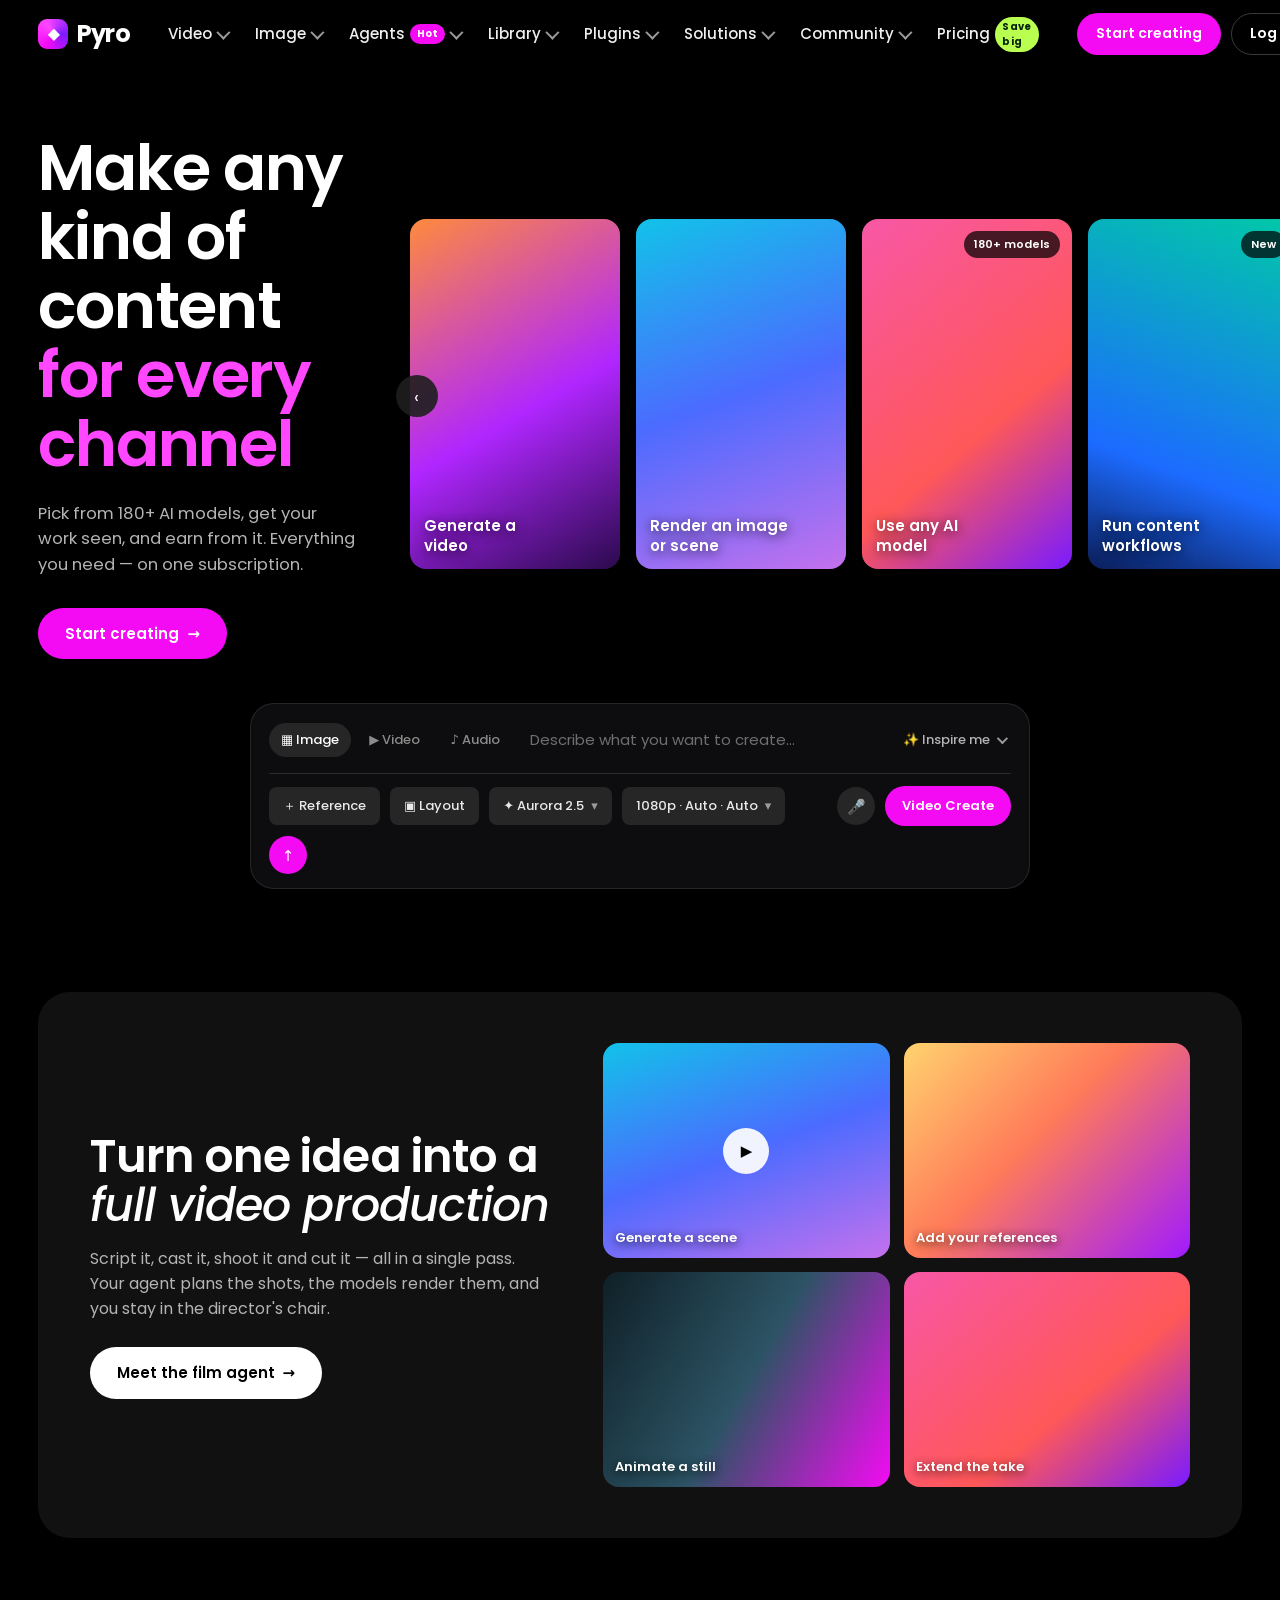
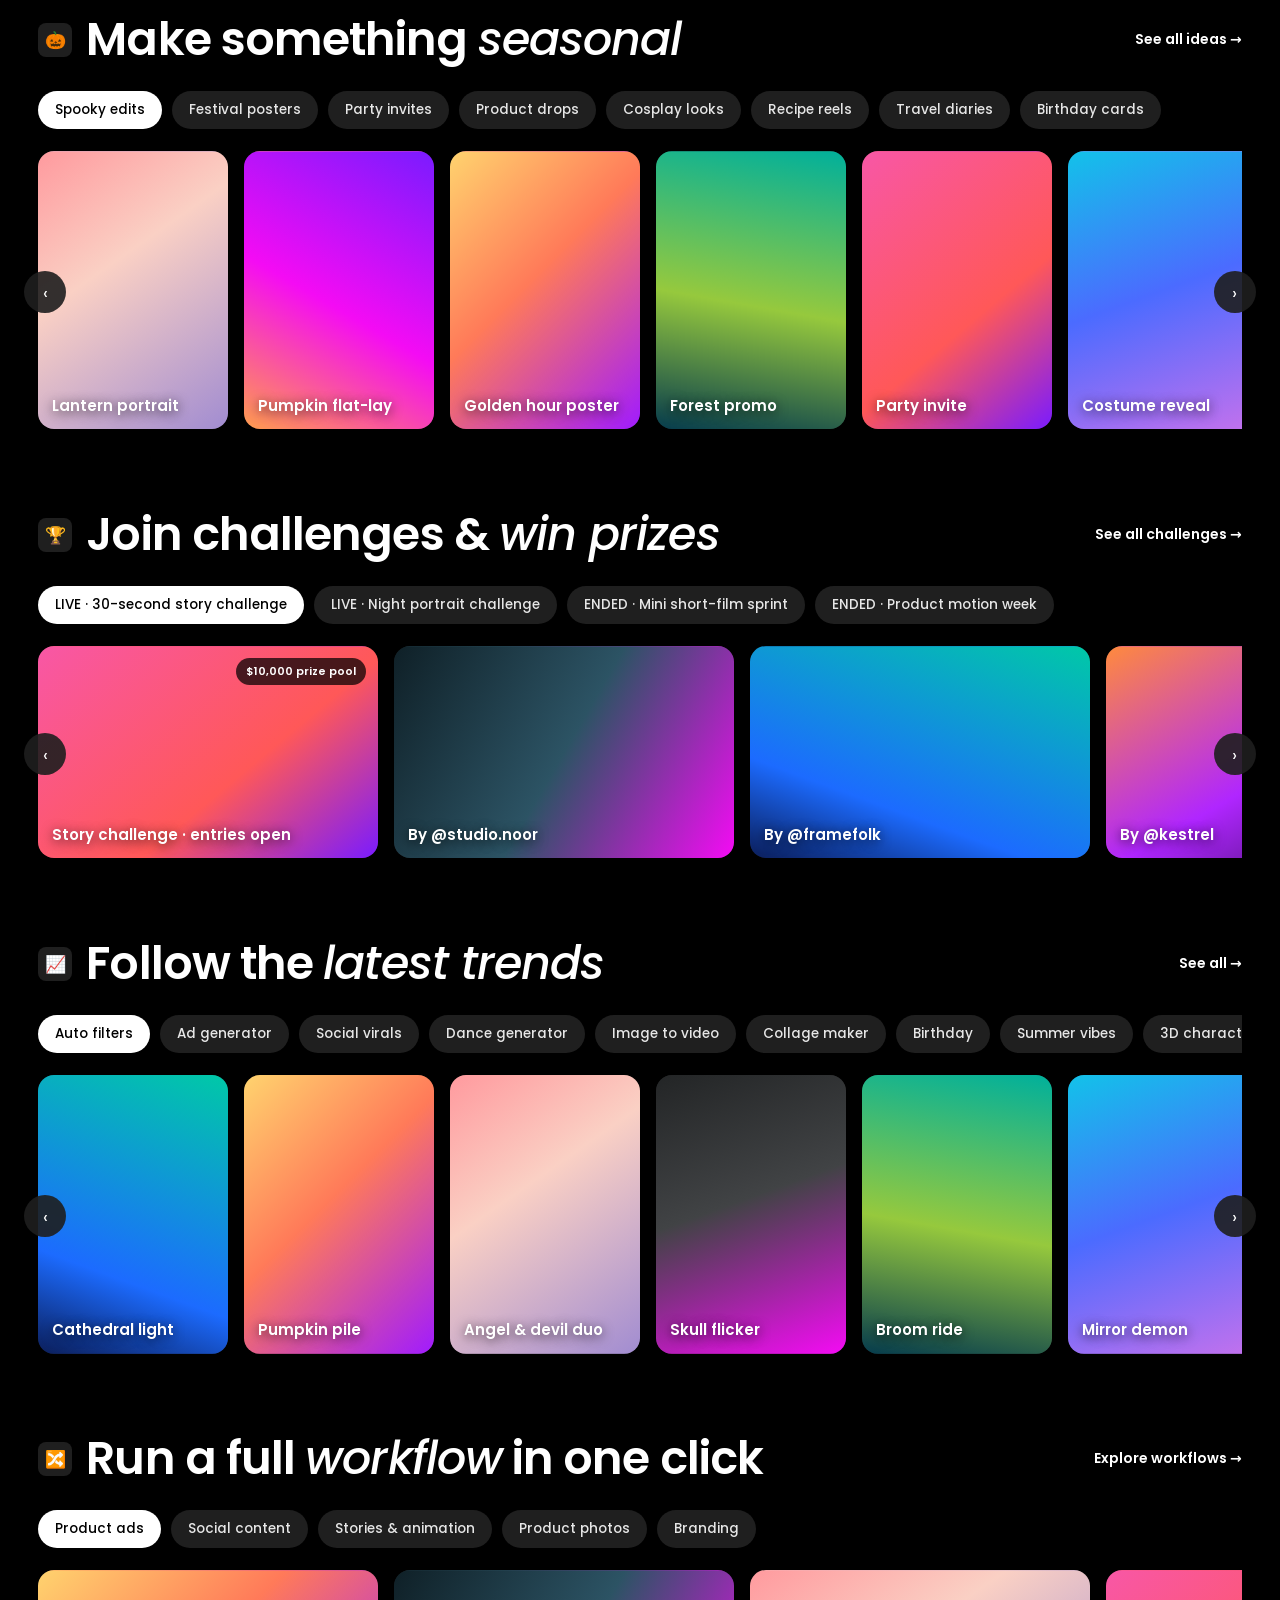
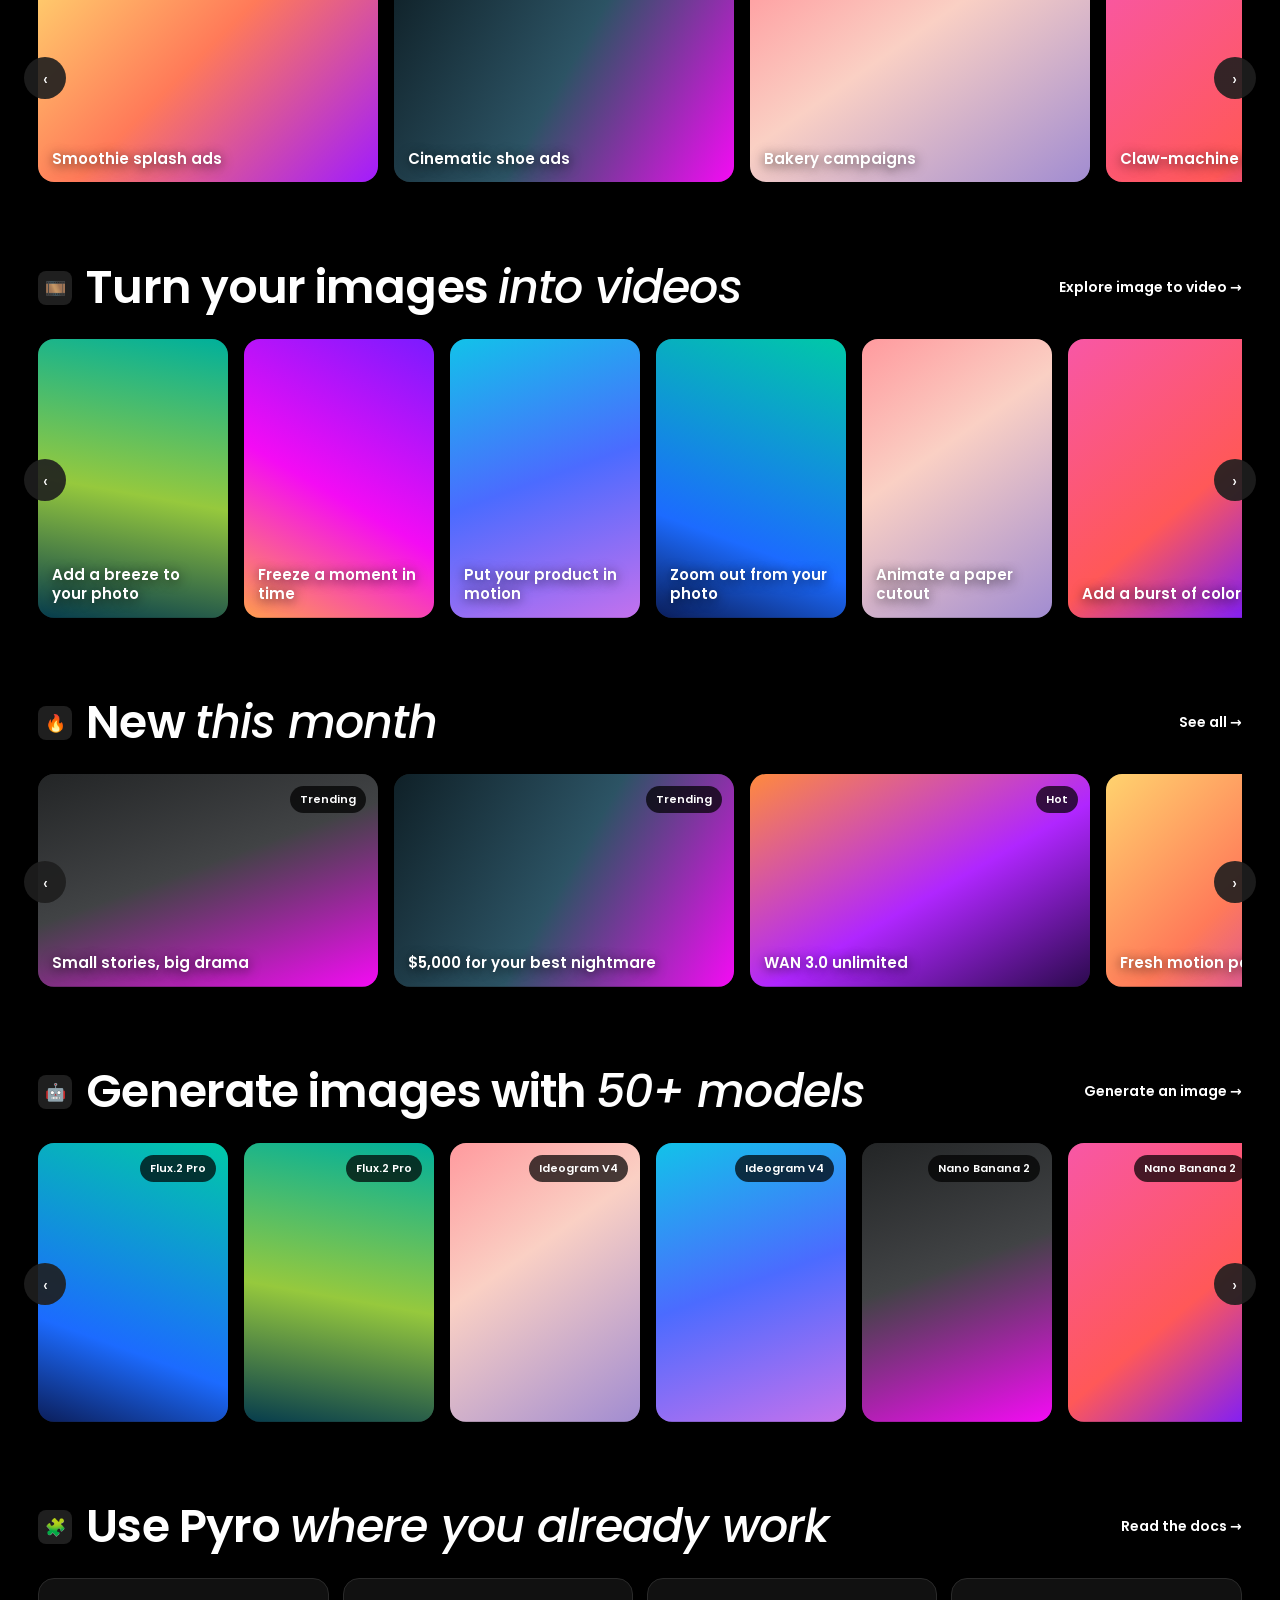
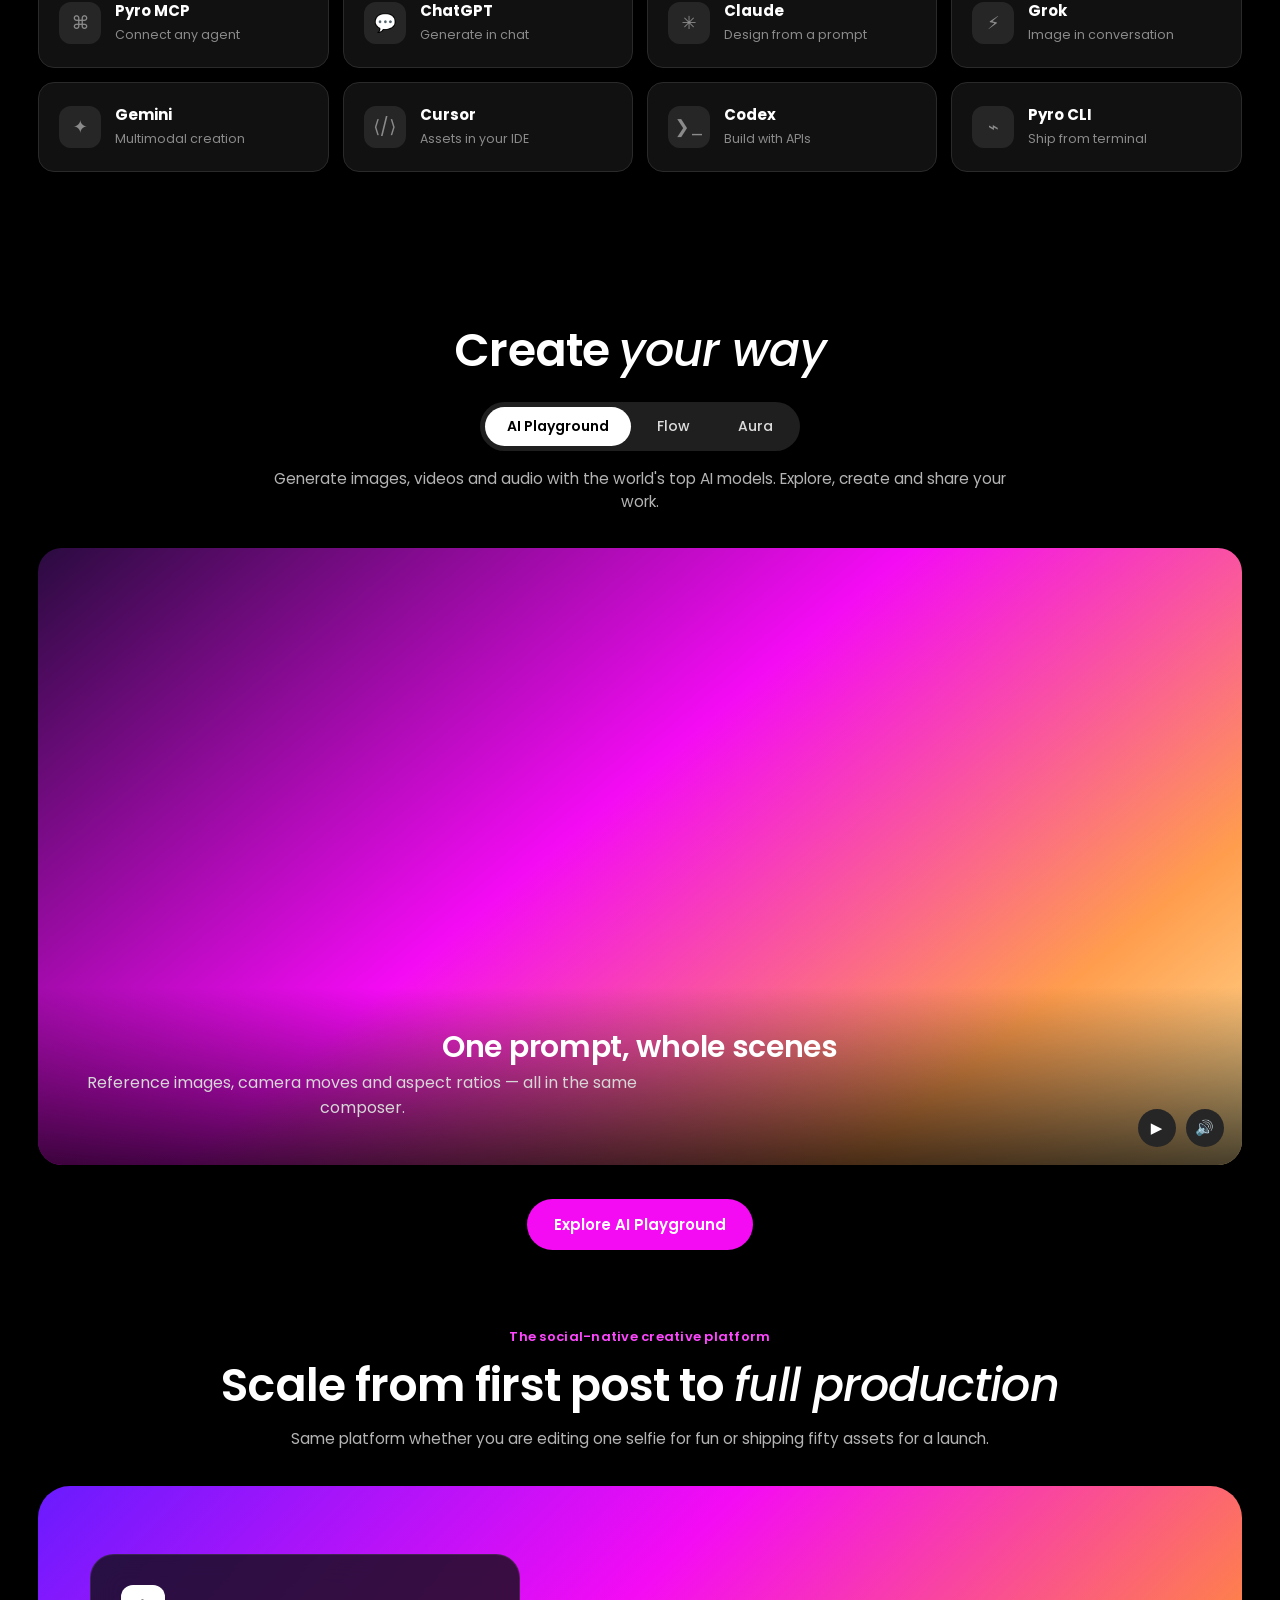
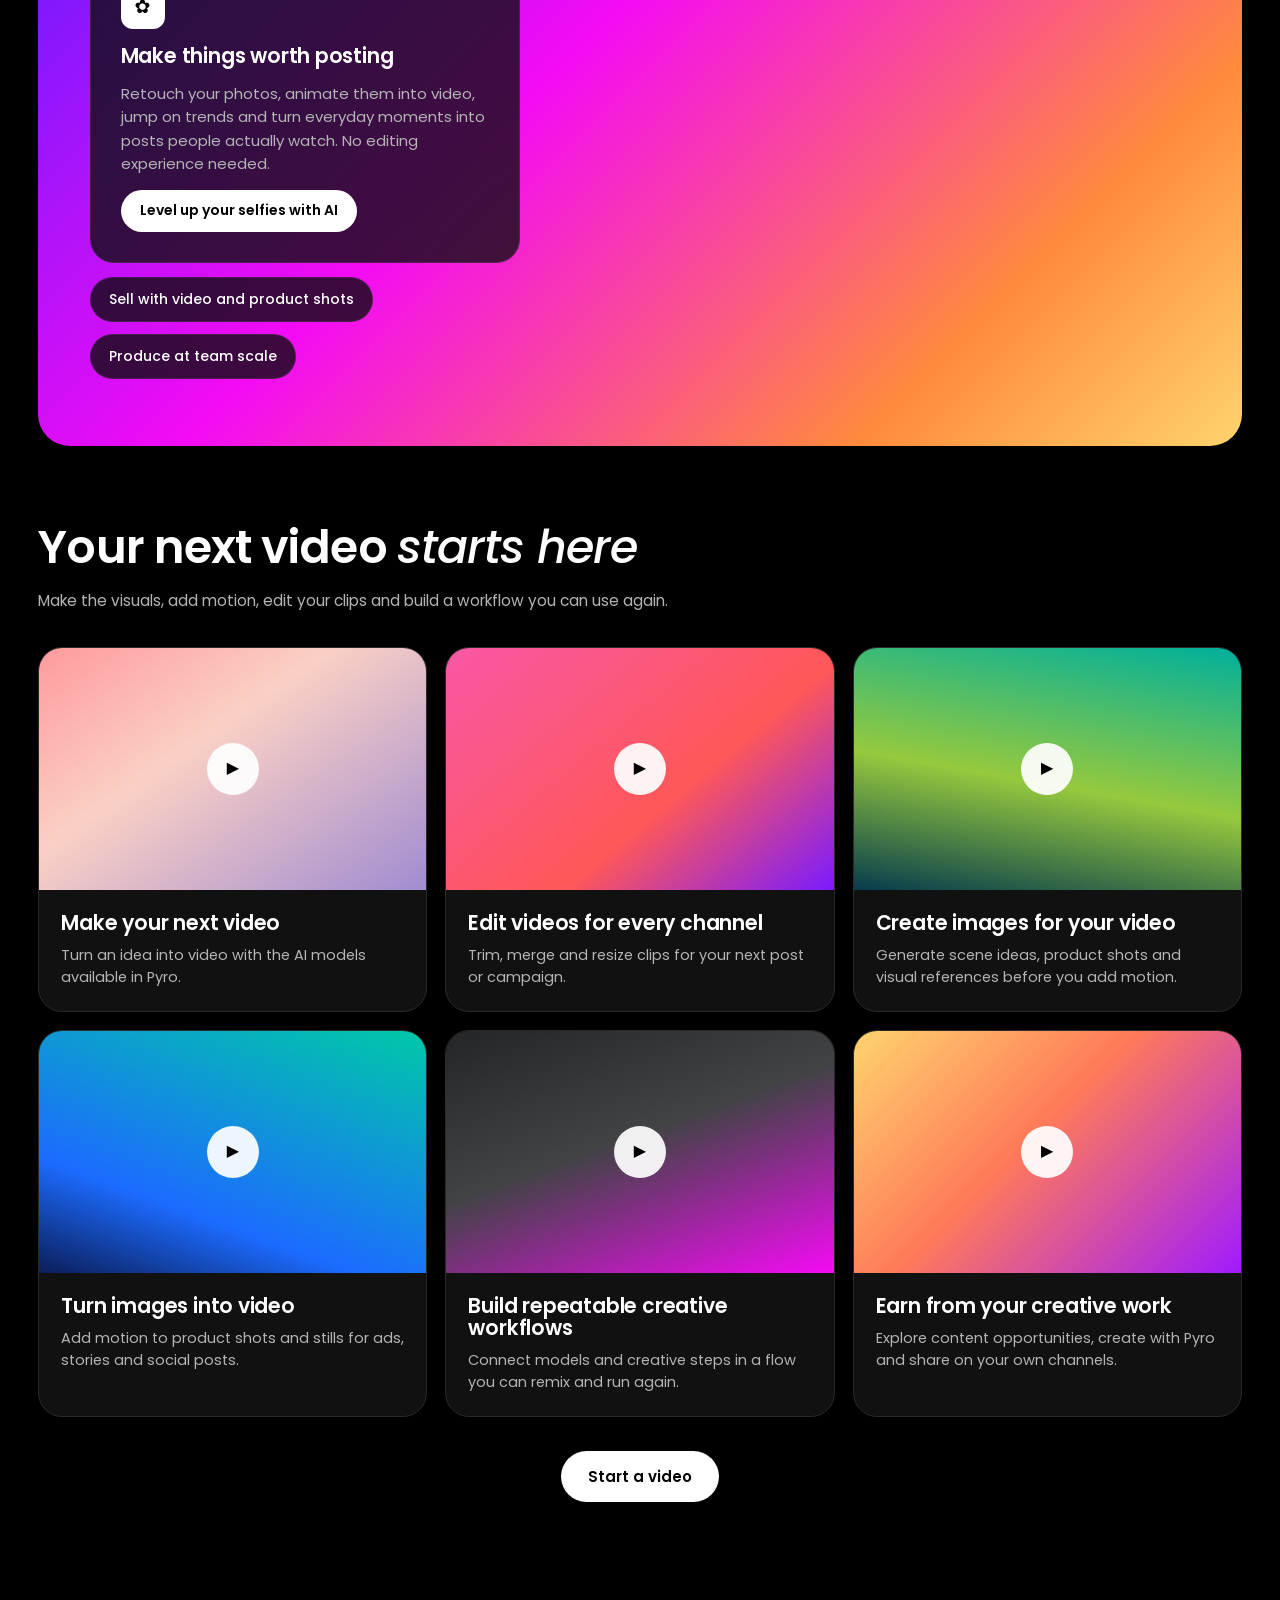
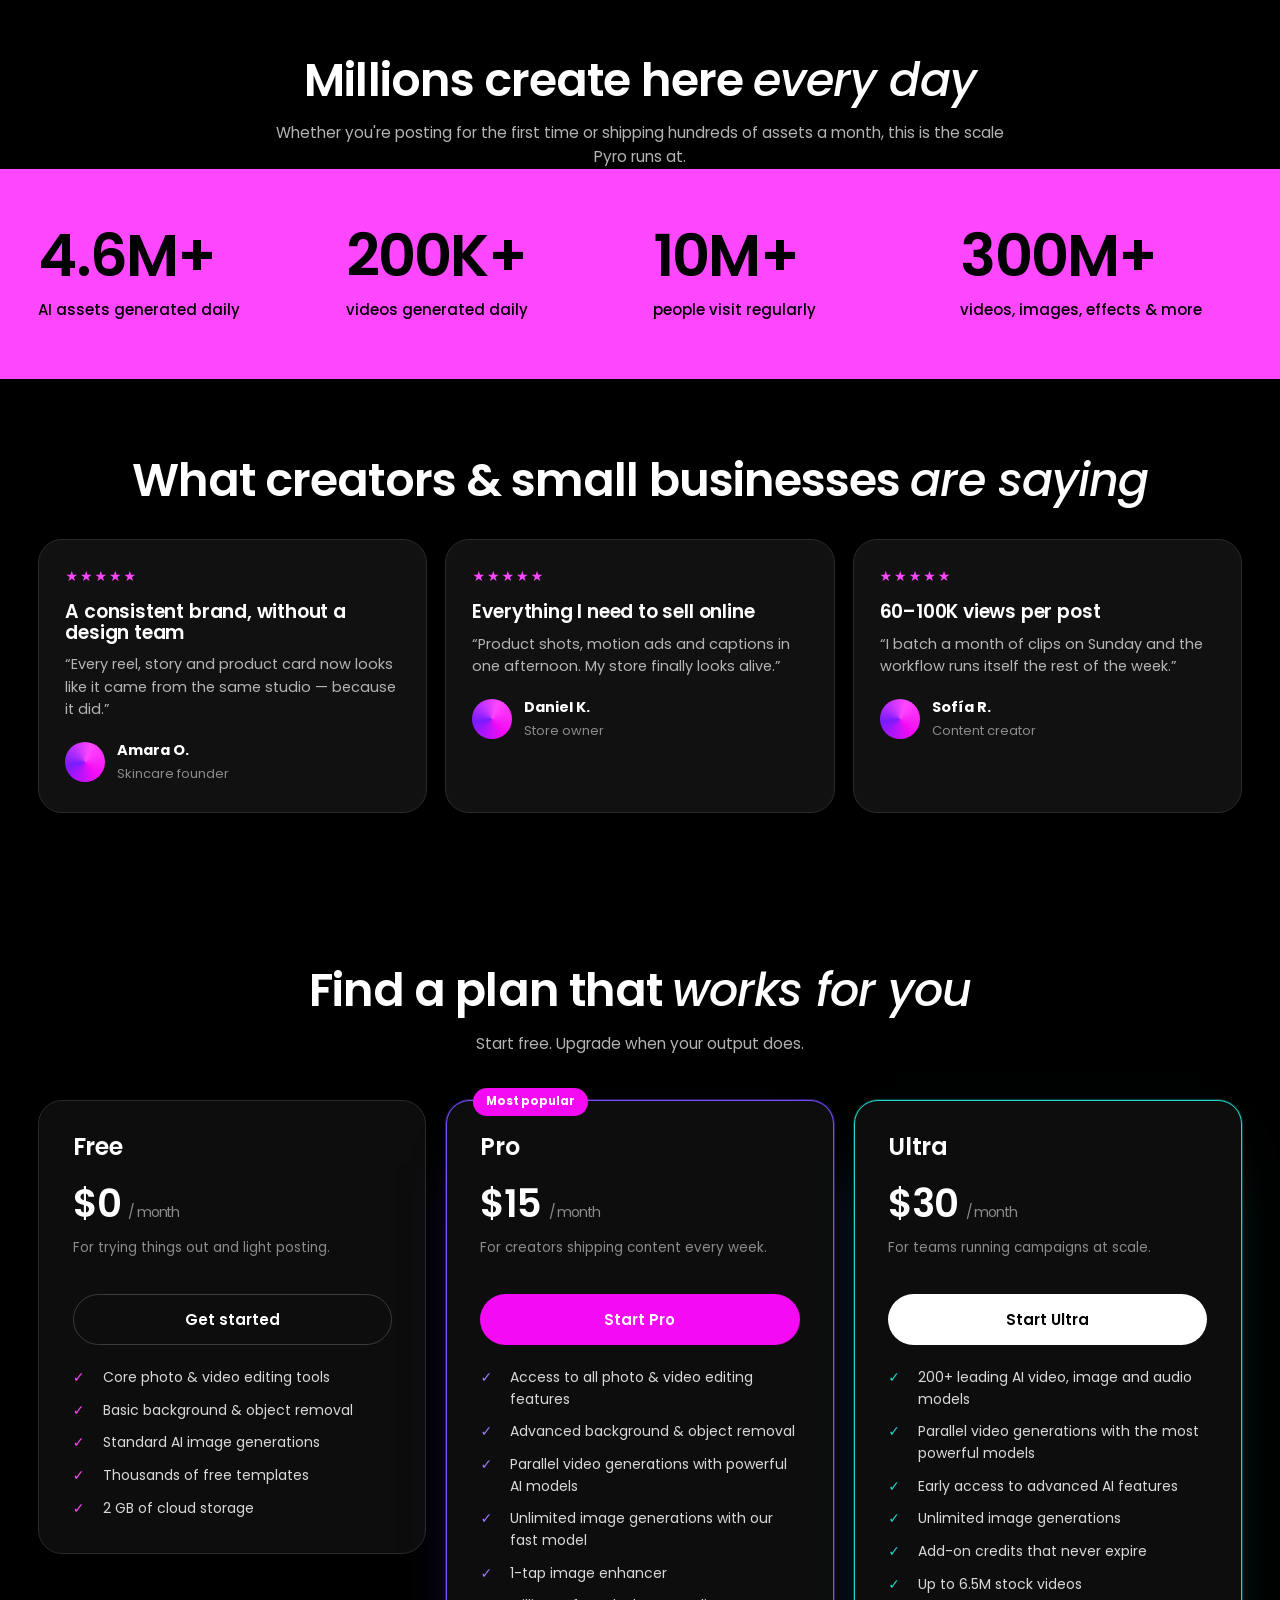
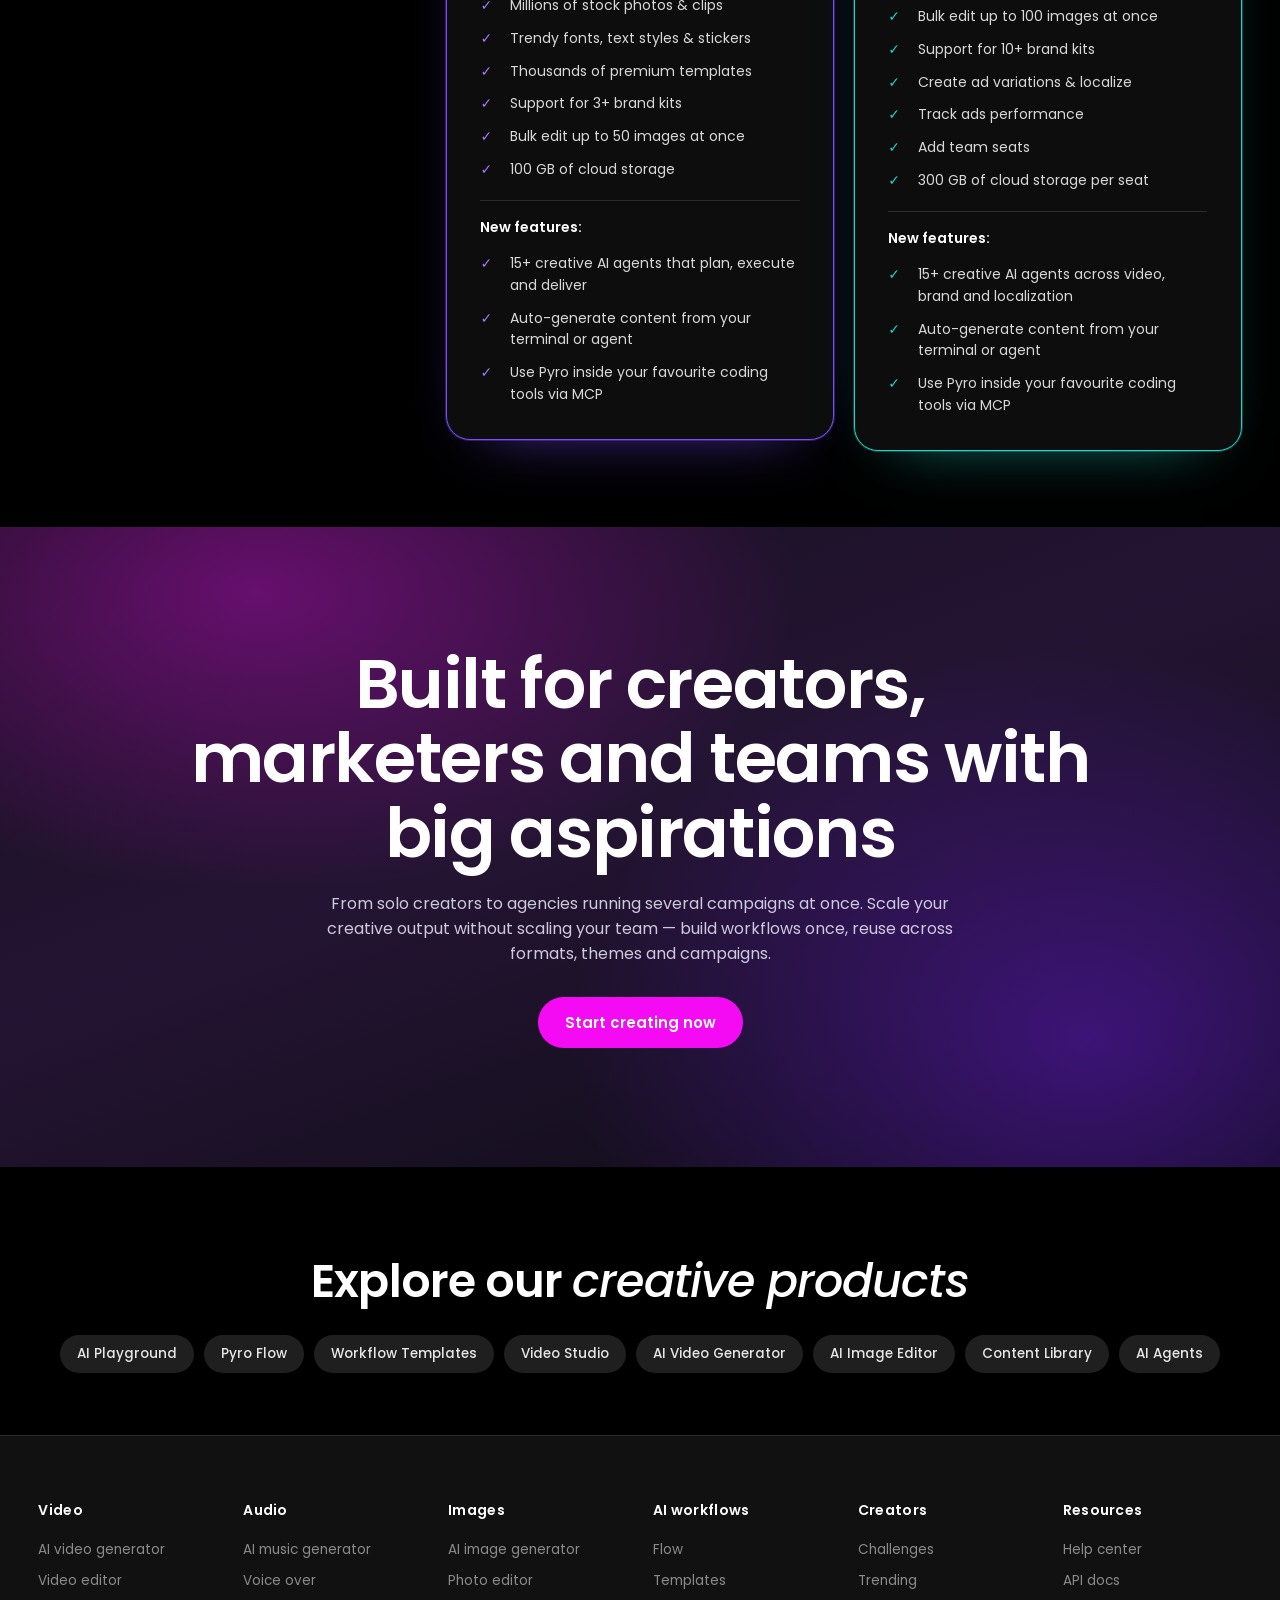
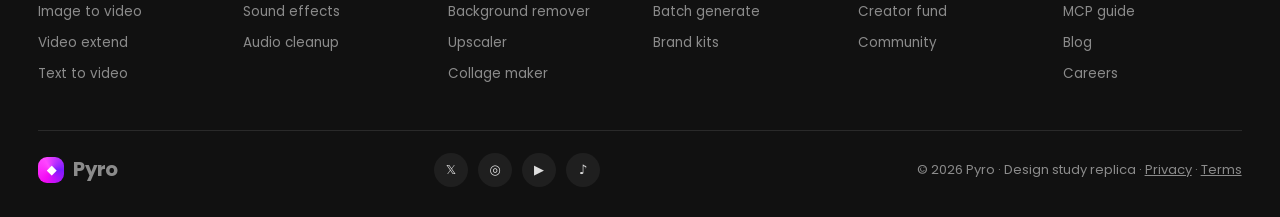
==== commit d1cec958: "Pyro rename + remove promo + sticky centered prompt + Video Create btn" ====
--- a/index.html
+++ b/index.html
@@ -3,7 +3,7 @@
 <head>
 <meta charset="UTF-8" />
 <meta name="viewport" content="width=device-width, initial-scale=1.0" />
-<title>Pixora — AI creative studio for every channel</title>
+<title>Pyro — AI creative studio for every channel</title>
 <meta name="description" content="Design study replica: layout, structure and interaction patterns captured with REA. Original copy and artwork." />
 <link rel="preconnect" href="https://fonts.googleapis.com" />
 <link rel="preconnect" href="https://fonts.gstatic.com" crossorigin />
@@ -12,26 +12,10 @@
 </head>
 <body>
 
-<!-- ============ PROMO BAR ============ -->
-<div class="promo">
-  <div class="wrap">
-    <span>50% off the yearly plan · limited season offer · <a href="#pricing">Terms apply</a></span>
-    <span class="muted" style="color:#000;opacity:.7">Ends in</span>
-    <div class="countdown" id="countdown">
-      <div class="box"><b id="cd-d">06</b><span>DAYS</span></div>
-      <span class="sep">:</span>
-      <div class="box"><b id="cd-h">16</b><span>HRS</span></div>
-      <span class="sep">:</span>
-      <div class="box"><b id="cd-m">50</b><span>MIN</span></div>
-    </div>
-    <a class="btn btn-dark" href="#pricing">Upgrade</a>
-  </div>
-</div>
-
 <!-- ============ NAV ============ -->
 <header class="nav" id="nav">
   <div class="wrap">
-    <a class="logo" href="#"><span class="mark">◆</span> Pixora</a>
+    <a class="logo" href="#"><span class="mark">◆</span> Pyro</a>
     <nav class="nav-links" id="navLinks">
       <a href="#video">Video <i class="chev"></i></a>
       <a href="#images">Image <i class="chev"></i></a>
@@ -95,6 +79,7 @@
         <button class="mini-select">1080p · Auto · Auto <span style="opacity:.6">▾</span></button>
         <span class="spacer"></span>
         <button class="round-btn" aria-label="Mic">🎤</button>
+        <button class="btn btn-brand btn-sm" style="border-radius:var(--pill);padding:9px 16px;font-size:13px">Video Create</button>
         <button class="round-btn brand" aria-label="Send">↑</button>
       </div>
     </div>
@@ -336,19 +321,19 @@
     <div class="section-head">
       <div class="title">
         <span class="ico">🧩</span>
-        <h2>Use Pixora <em class="accent">where you already work</em></h2>
+        <h2>Use Pyro <em class="accent">where you already work</em></h2>
       </div>
       <a class="more" href="#">Read the docs →</a>
     </div>
     <div class="integrations">
-      <div class="integration"><span class="glyph">⌘</span><div><b>Pixora MCP</b><span>Connect any agent</span></div></div>
+      <div class="integration"><span class="glyph">⌘</span><div><b>Pyro MCP</b><span>Connect any agent</span></div></div>
       <div class="integration"><span class="glyph">💬</span><div><b>ChatGPT</b><span>Generate in chat</span></div></div>
       <div class="integration"><span class="glyph">✳</span><div><b>Claude</b><span>Design from a prompt</span></div></div>
       <div class="integration"><span class="glyph">⚡</span><div><b>Grok</b><span>Image in conversation</span></div></div>
       <div class="integration"><span class="glyph">✦</span><div><b>Gemini</b><span>Multimodal creation</span></div></div>
       <div class="integration"><span class="glyph">⟨/⟩</span><div><b>Cursor</b><span>Assets in your IDE</span></div></div>
       <div class="integration"><span class="glyph">❯_</span><div><b>Codex</b><span>Build with APIs</span></div></div>
-      <div class="integration"><span class="glyph">⌁</span><div><b>Pixora CLI</b><span>Ship from terminal</span></div></div>
+      <div class="integration"><span class="glyph">⌁</span><div><b>Pyro CLI</b><span>Ship from terminal</span></div></div>
     </div>
   </div>
 </section>
@@ -411,7 +396,7 @@
     <div class="grid-3" style="margin-top:34px">
       <article class="feature-card">
         <div class="art g9"><span class="play">▶</span></div>
-        <div class="body"><h3>Make your next video</h3><p>Turn an idea into video with the AI models available in Pixora.</p></div>
+        <div class="body"><h3>Make your next video</h3><p>Turn an idea into video with the AI models available in Pyro.</p></div>
       </article>
       <article class="feature-card">
         <div class="art g3"><span class="play">▶</span></div>
@@ -431,7 +416,7 @@
       </article>
       <article class="feature-card">
         <div class="art g5"><span class="play">▶</span></div>
-        <div class="body"><h3>Earn from your creative work</h3><p>Explore content opportunities, create with Pixora and share on your own channels.</p></div>
+        <div class="body"><h3>Earn from your creative work</h3><p>Explore content opportunities, create with Pyro and share on your own channels.</p></div>
       </article>
     </div>
     <div class="center-cta"><a class="btn btn-white" href="#">Start a video</a></div>
@@ -442,7 +427,7 @@
 <section class="section" style="padding-bottom:0">
   <div class="wrap center">
     <h2>Millions create here <em class="accent">every day</em></h2>
-    <p class="section-sub">Whether you're posting for the first time or shipping hundreds of assets a month, this is the scale Pixora runs at.</p>
+    <p class="section-sub">Whether you're posting for the first time or shipping hundreds of assets a month, this is the scale Pyro runs at.</p>
   </div>
 </section>
 <div class="stats">
@@ -532,7 +517,7 @@
         <ul>
           <li><span class="ck">✓</span> 15+ creative AI agents that plan, execute and deliver</li>
           <li><span class="ck">✓</span> Auto-generate content from your terminal or agent</li>
-          <li><span class="ck">✓</span> Use Pixora inside your favourite coding tools via MCP</li>
+          <li><span class="ck">✓</span> Use Pyro inside your favourite coding tools via MCP</li>
         </ul>
       </article>
 
@@ -561,7 +546,7 @@
         <ul>
           <li><span class="ck">✓</span> 15+ creative AI agents across video, brand and localization</li>
           <li><span class="ck">✓</span> Auto-generate content from your terminal or agent</li>
-          <li><span class="ck">✓</span> Use Pixora inside your favourite coding tools via MCP</li>
+          <li><span class="ck">✓</span> Use Pyro inside your favourite coding tools via MCP</li>
         </ul>
       </article>
     </div>
@@ -583,7 +568,7 @@
     <h2>Explore our <em class="accent">creative products</em></h2>
     <div class="chips">
       <button class="chip">AI Playground</button>
-      <button class="chip">Pixora Flow</button>
+      <button class="chip">Pyro Flow</button>
       <button class="chip">Workflow Templates</button>
       <button class="chip">Video Studio</button>
       <button class="chip">AI Video Generator</button>
@@ -627,14 +612,14 @@
     </div>
 
     <div class="footer-bottom">
-      <a class="logo" href="#" style="font-size:20px"><span class="mark" style="width:26px;height:26px;font-size:13px">◆</span> Pixora</a>
+      <a class="logo" href="#" style="font-size:20px"><span class="mark" style="width:26px;height:26px;font-size:13px">◆</span> Pyro</a>
       <div class="socials">
         <a href="#" aria-label="X">𝕏</a>
         <a href="#" aria-label="Instagram">◎</a>
         <a href="#" aria-label="YouTube">▶</a>
         <a href="#" aria-label="TikTok">♪</a>
       </div>
-      <div>© 2026 Pixora · Design study replica · <a href="#" style="text-decoration:underline">Privacy</a> · <a href="#" style="text-decoration:underline">Terms</a></div>
+      <div>© 2026 Pyro · Design study replica · <a href="#" style="text-decoration:underline">Privacy</a> · <a href="#" style="text-decoration:underline">Terms</a></div>
     </div>
   </div>
 </footer>
--- a/styles.css
+++ b/styles.css
@@ -1,5 +1,5 @@
 /* ============================================================
-   Pixora — design study replica of a modern AI creative site
+   Pyro — design study replica of a modern AI creative site
    Design tokens captured from REA evidence:
    brand #f40bf4 / #ff47ff / #c209c1 · bg #000 · panels #111-1c1c1c
    radius tokens 4/8/12/16/20/24/32 + 999px pills
@@ -104,36 +104,6 @@
 .btn .arrow { transition: transform 0.2s ease; }
 .btn:hover .arrow { transform: translateX(4px); }
 
-/* ---------- promo bar ---------- */
-.promo {
-  background: var(--brand-bright);
-  color: #000;
-  font-size: 14px;
-  font-weight: 600;
-}
-.promo .wrap {
-  display: flex;
-  align-items: center;
-  justify-content: center;
-  gap: 18px;
-  flex-wrap: wrap;
-  padding-block: 9px;
-}
-.promo a { text-decoration: underline; text-underline-offset: 3px; }
-.countdown { display: flex; gap: 8px; align-items: center; }
-.countdown .box {
-  background: #fff;
-  border-radius: var(--r8);
-  min-width: 44px;
-  padding: 3px 6px;
-  text-align: center;
-  line-height: 1.15;
-}
-.countdown .box b { display: block; font-size: 15px; font-weight: 700; }
-.countdown .box span { font-size: 9px; letter-spacing: 0.08em; font-weight: 600; opacity: 0.7; }
-.countdown .sep { opacity: 0.55; }
-.promo .btn { padding: 8px 20px; font-size: 14px; }
-
 /* ---------- nav ---------- */
 .nav {
   position: sticky;
@@ -300,12 +270,18 @@
 
 /* ---------- prompt bar ---------- */
 .prompt {
+  position: sticky;
+  top: 80px;
+  z-index: 30;
   margin-top: clamp(26px, 4vw, 44px);
-  background: var(--bg-panel);
-  border: 1px solid var(--line);
+  background: rgba(14, 14, 16, 0.95);
+  backdrop-filter: blur(18px);
+  border: 1px solid rgba(255, 255, 255, 0.1);
   border-radius: var(--r24);
   padding: 16px 18px 14px;
-  max-width: 900px;
+  max-width: 780px;
+  margin-left: auto;
+  margin-right: auto;
 }
 .prompt-top { display: flex; align-items: center; gap: 14px; flex-wrap: wrap; }
 .prompt-tabs { display: flex; gap: 6px; }
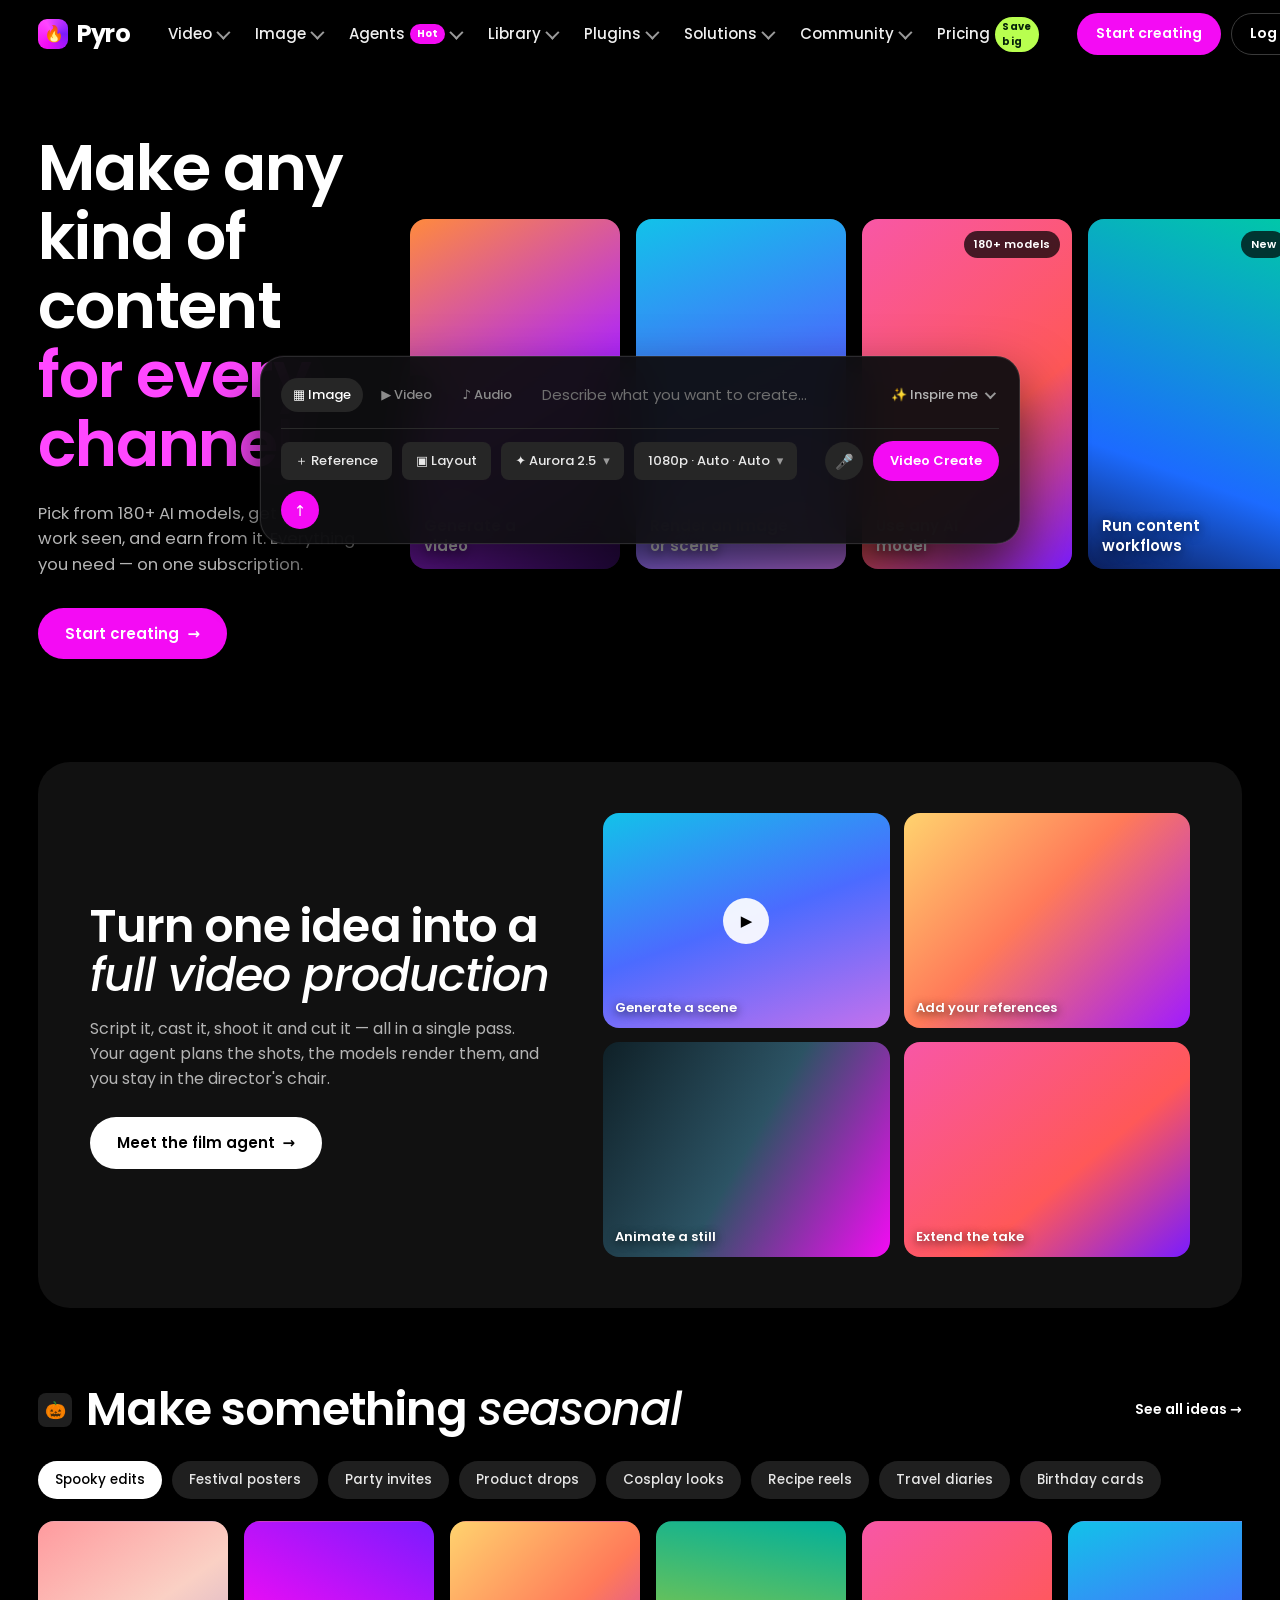
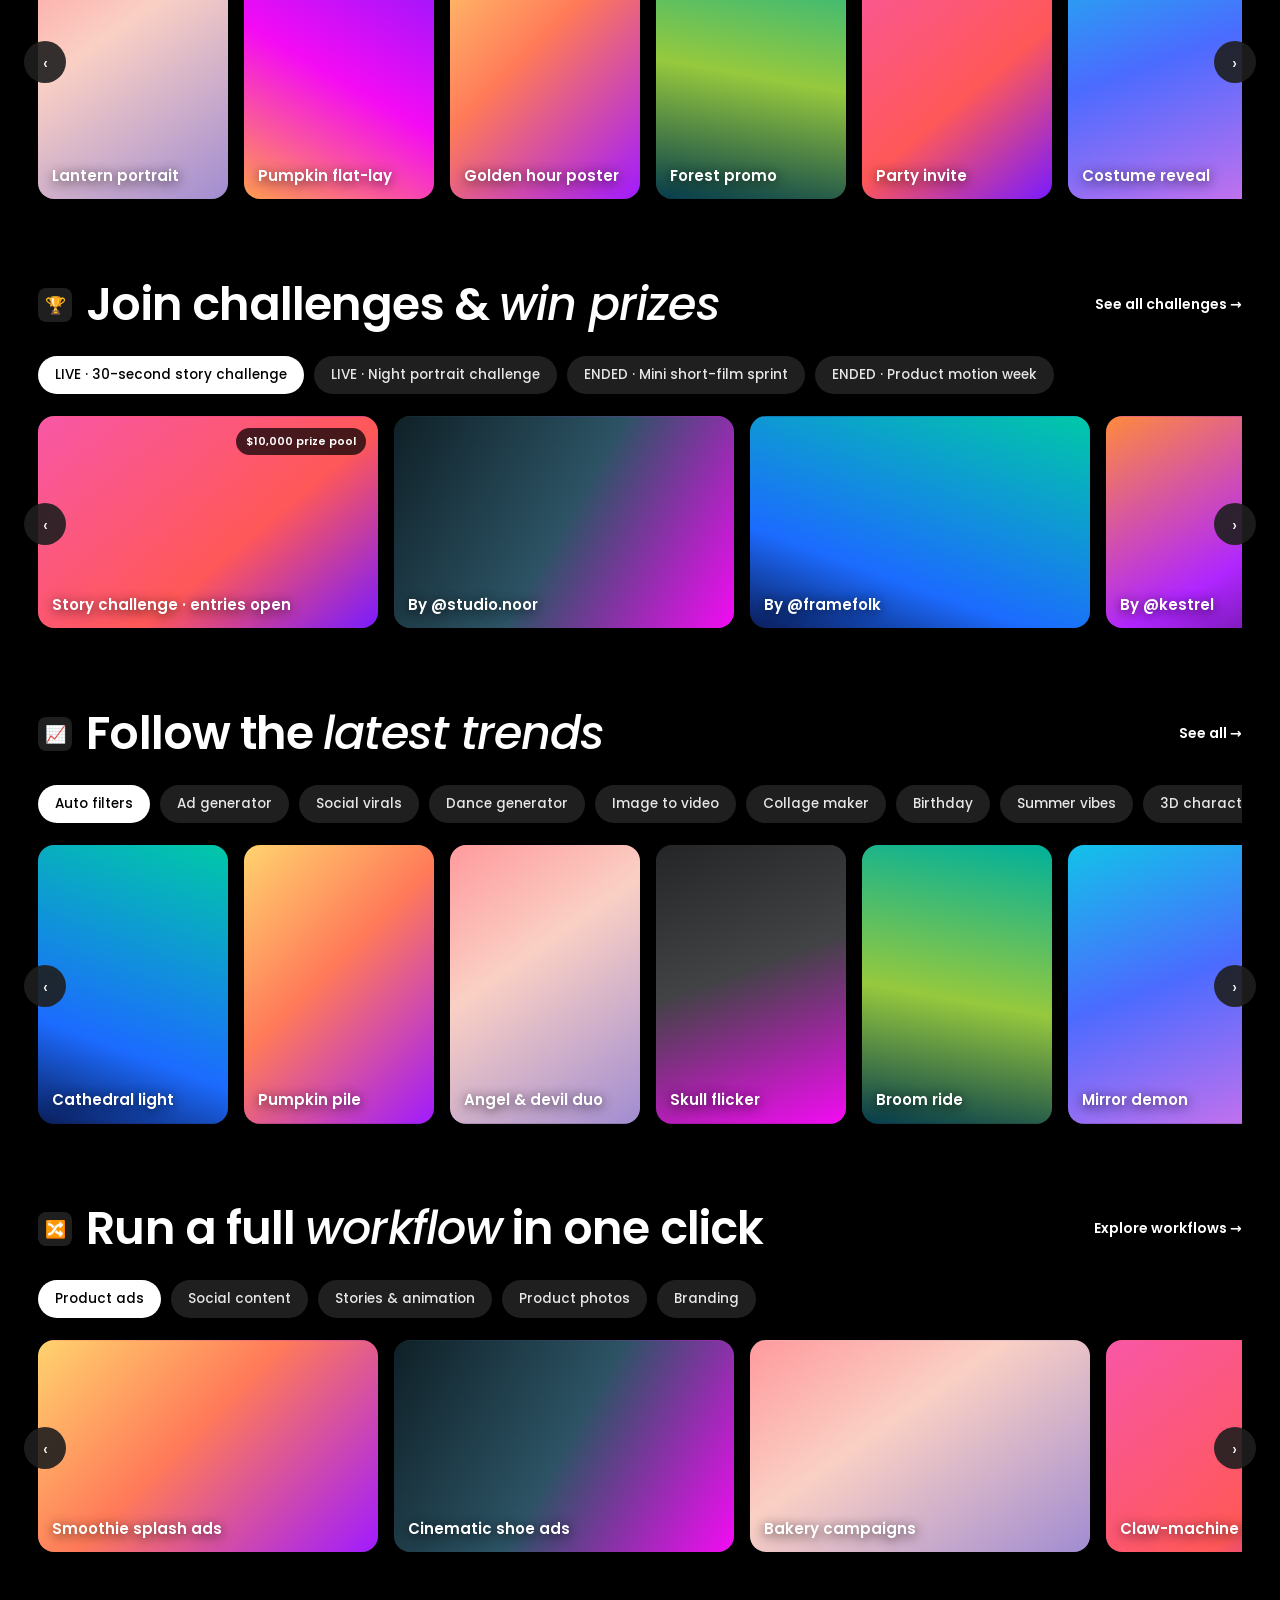
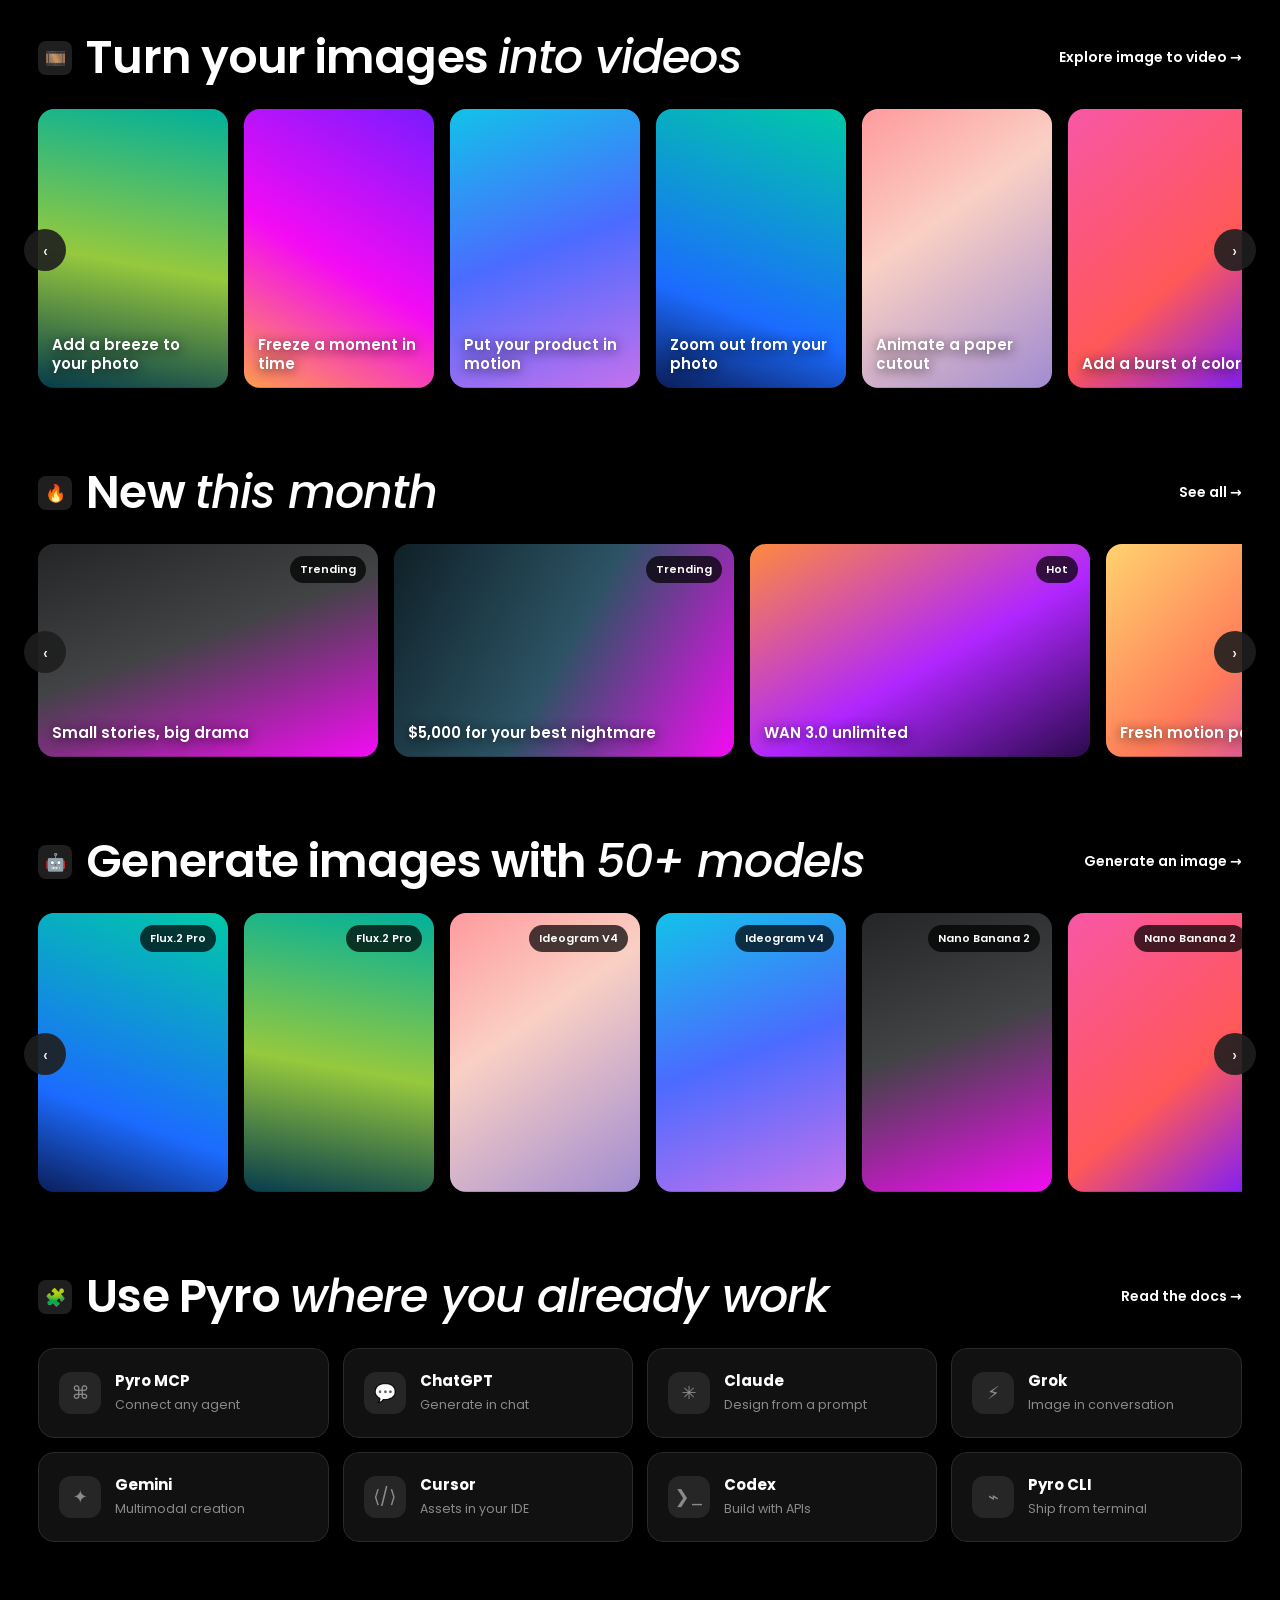
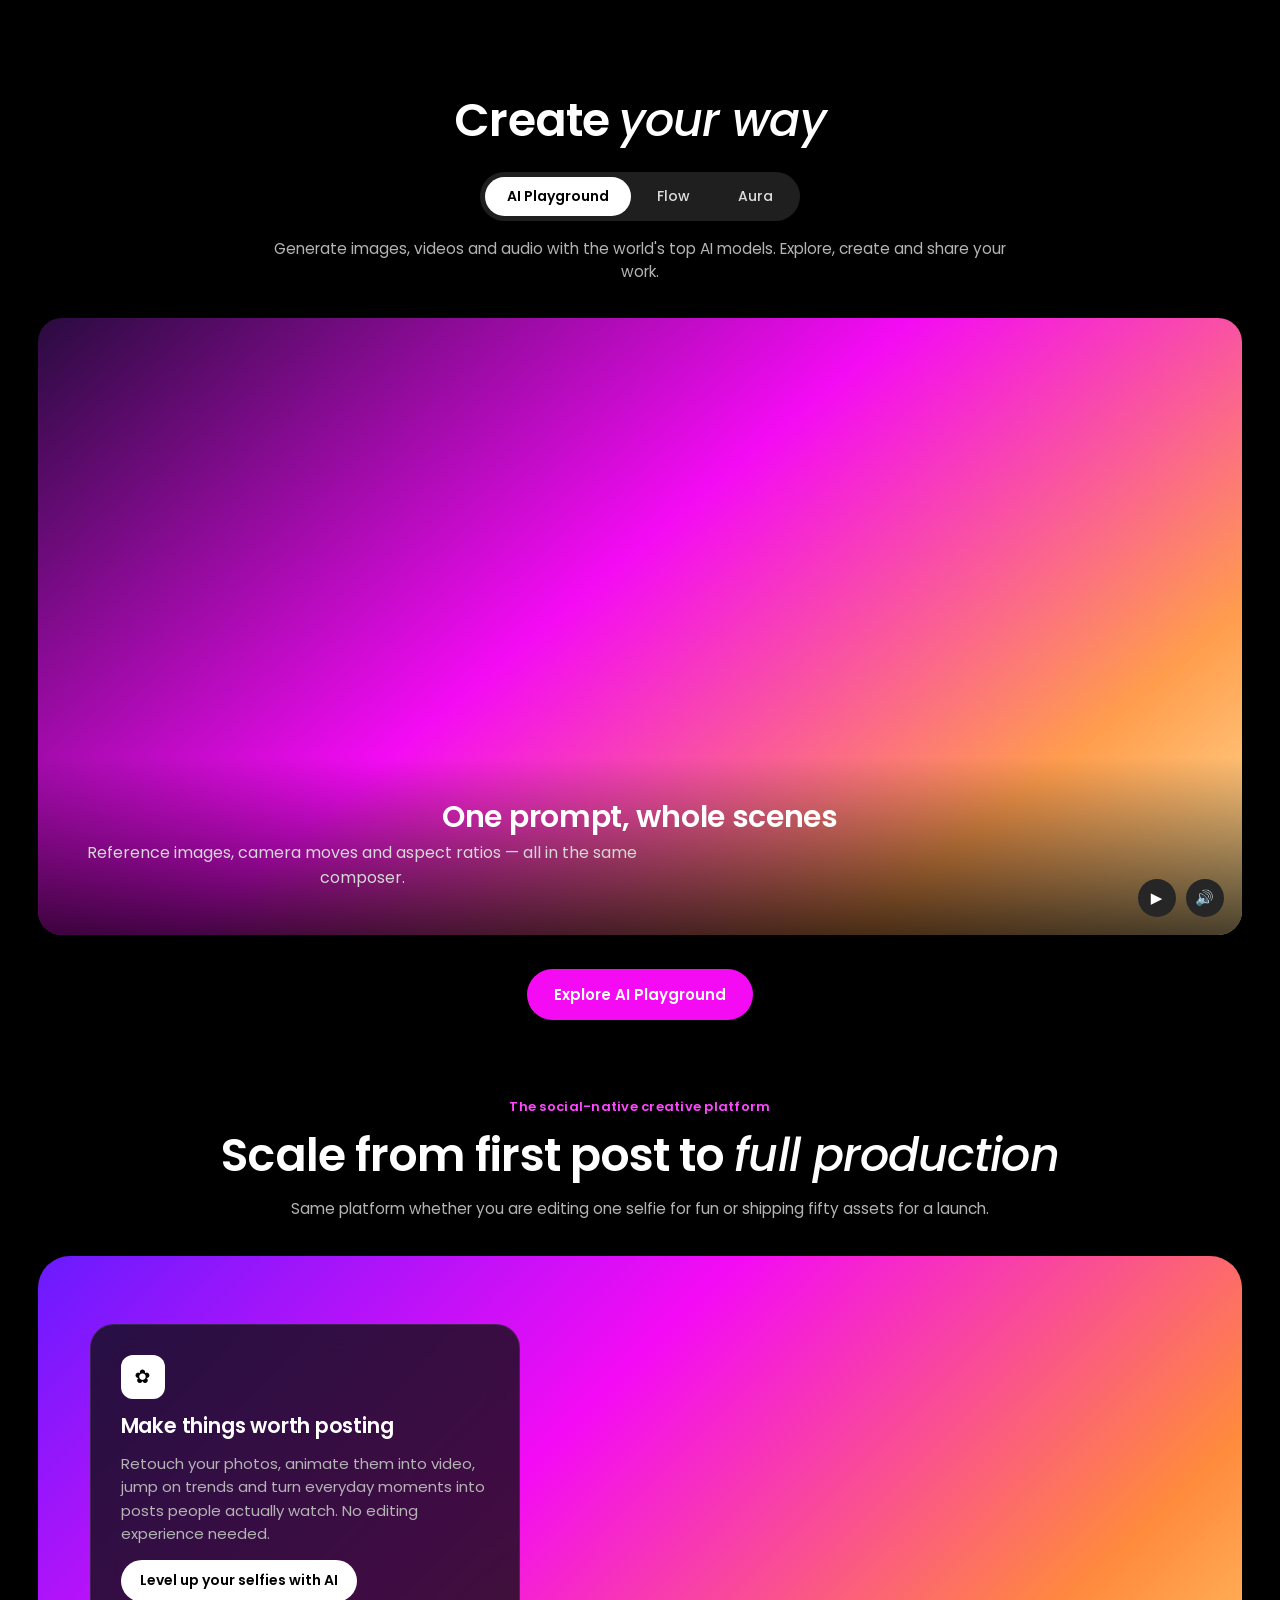
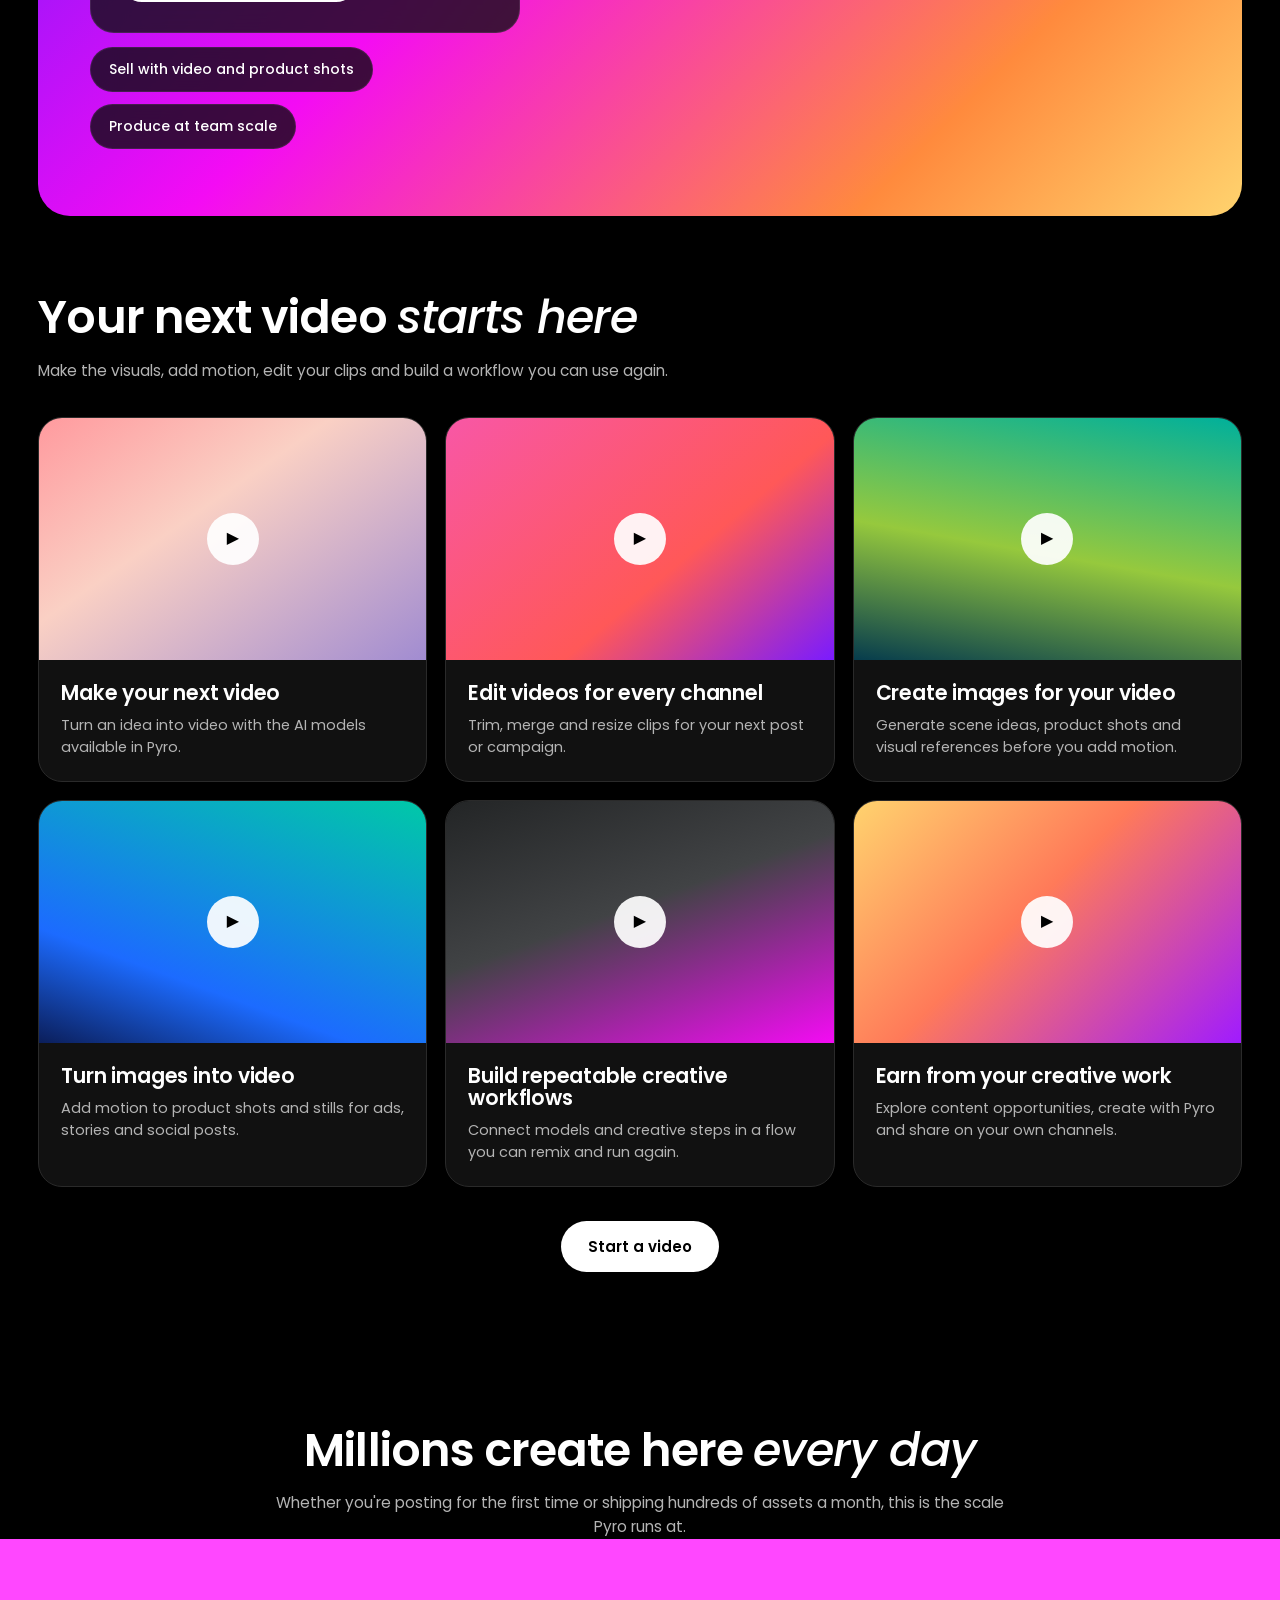
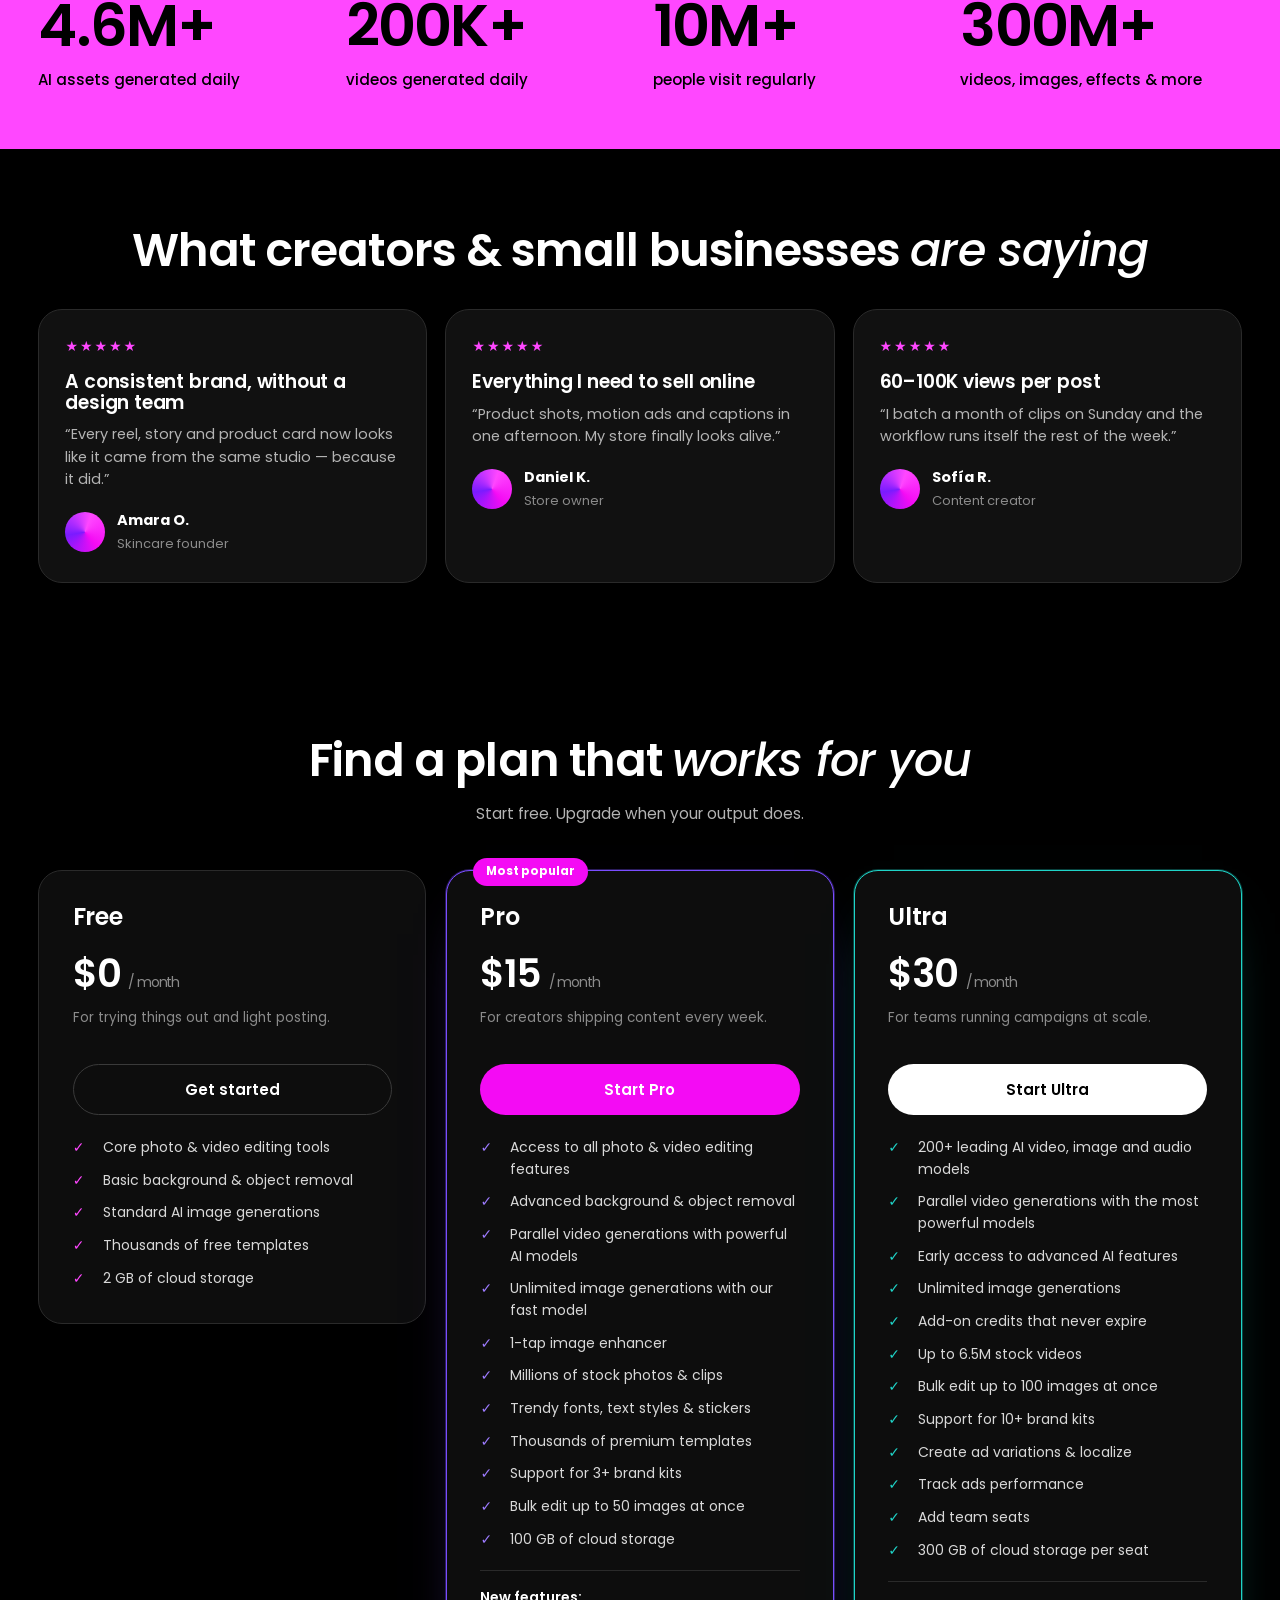
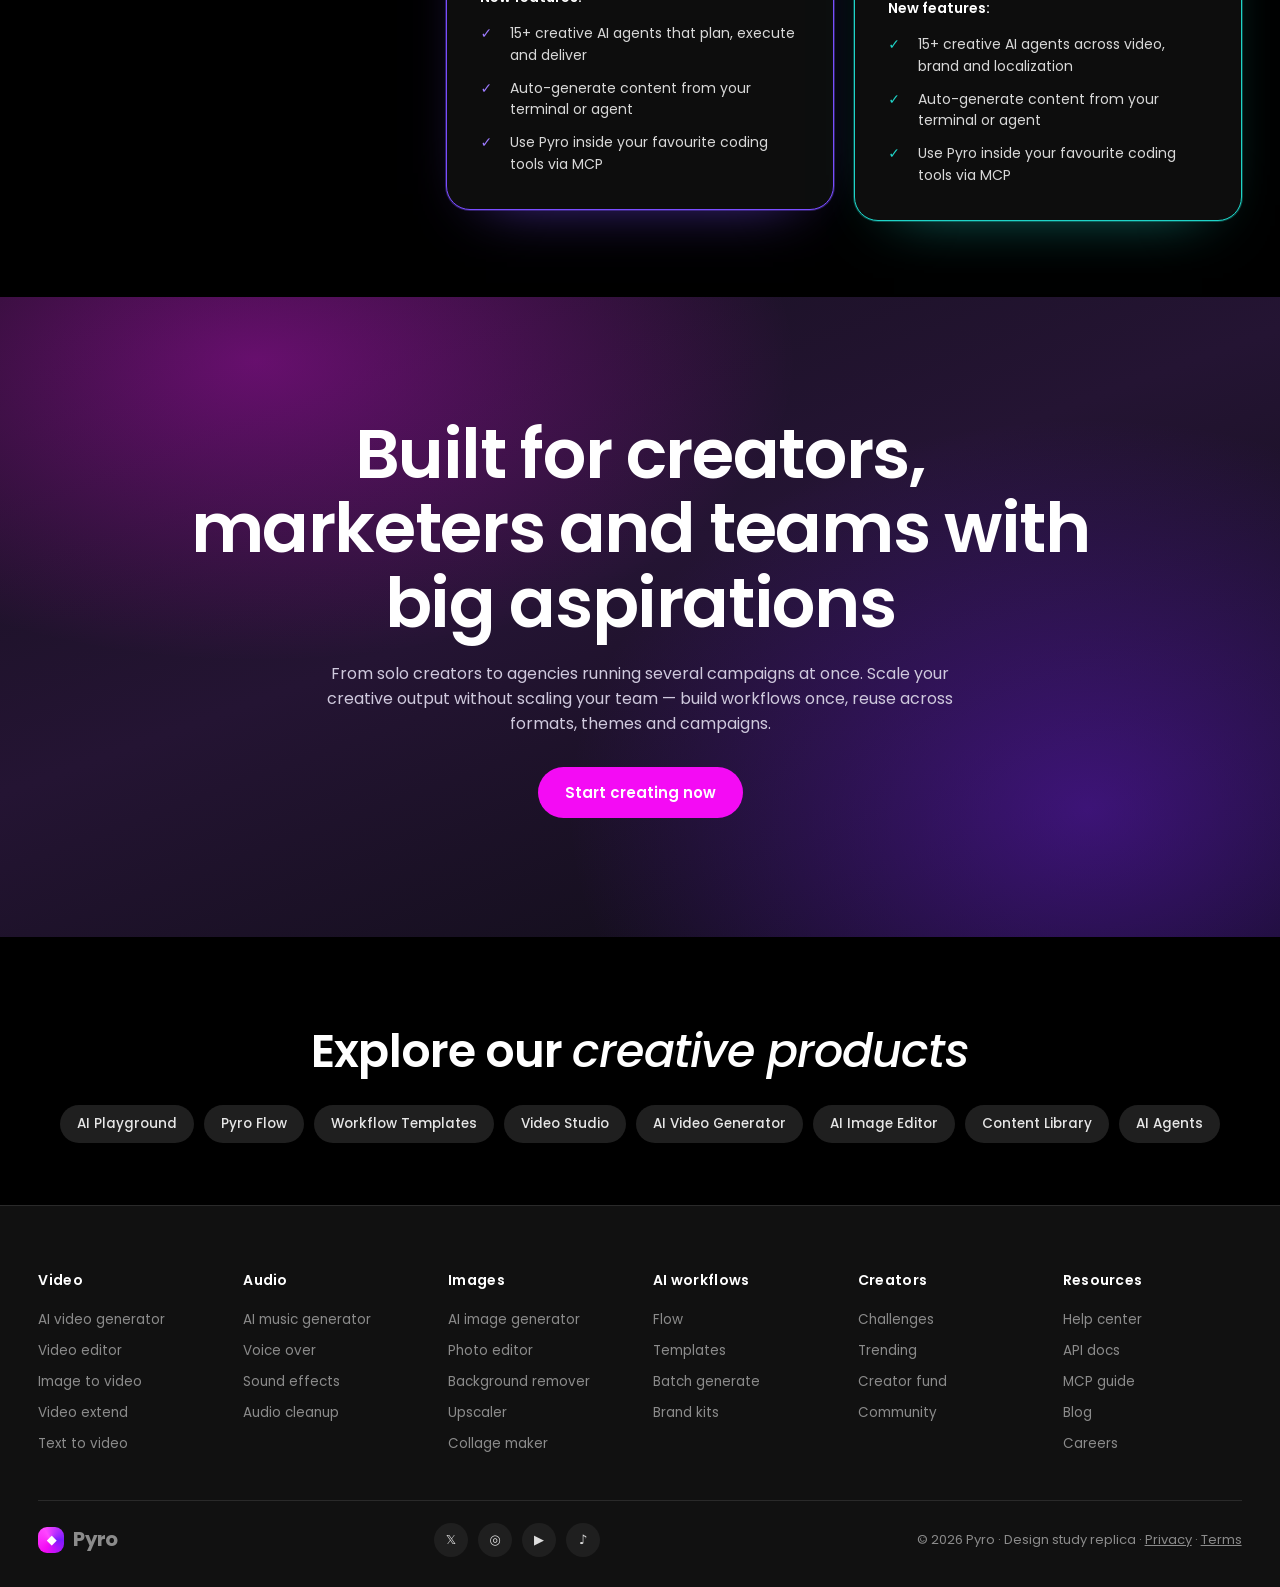
==== commit 49c63d49: "Fixed prompt: true fixed center (viewport middle), Pyro logo (fire mark)" ====
--- a/index.html
+++ b/index.html
@@ -15,7 +15,7 @@
 <!-- ============ NAV ============ -->
 <header class="nav" id="nav">
   <div class="wrap">
-    <a class="logo" href="#"><span class="mark">◆</span> Pyro</a>
+    <a class="logo" href="#"><span class="mark">🔥</span> Pyro</a>
     <nav class="nav-links" id="navLinks">
       <a href="#video">Video <i class="chev"></i></a>
       <a href="#images">Image <i class="chev"></i></a>
--- a/styles.css
+++ b/styles.css
@@ -270,18 +270,20 @@
 
 /* ---------- prompt bar ---------- */
 .prompt {
-  position: sticky;
-  top: 80px;
-  z-index: 30;
-  margin-top: clamp(26px, 4vw, 44px);
+  position: fixed;
+  top: 50%;
+  left: 50%;
+  transform: translate(-50%, -50%);
+  z-index: 100;
   background: rgba(14, 14, 16, 0.95);
-  backdrop-filter: blur(18px);
-  border: 1px solid rgba(255, 255, 255, 0.1);
+  backdrop-filter: blur(22px);
+  -webkit-backdrop-filter: blur(22px);
+  border: 1px solid rgba(255, 255, 255, 0.12);
   border-radius: var(--r24);
-  padding: 16px 18px 14px;
-  max-width: 780px;
-  margin-left: auto;
-  margin-right: auto;
+  padding: 18px 20px 14px;
+  max-width: 760px;
+  width: 92vw;
+  box-shadow: 0 30px 60px rgba(0,0,0,0.7), 0 0 0 1px rgba(255,255,255,0.05);
 }
 .prompt-top { display: flex; align-items: center; gap: 14px; flex-wrap: wrap; }
 .prompt-tabs { display: flex; gap: 6px; }
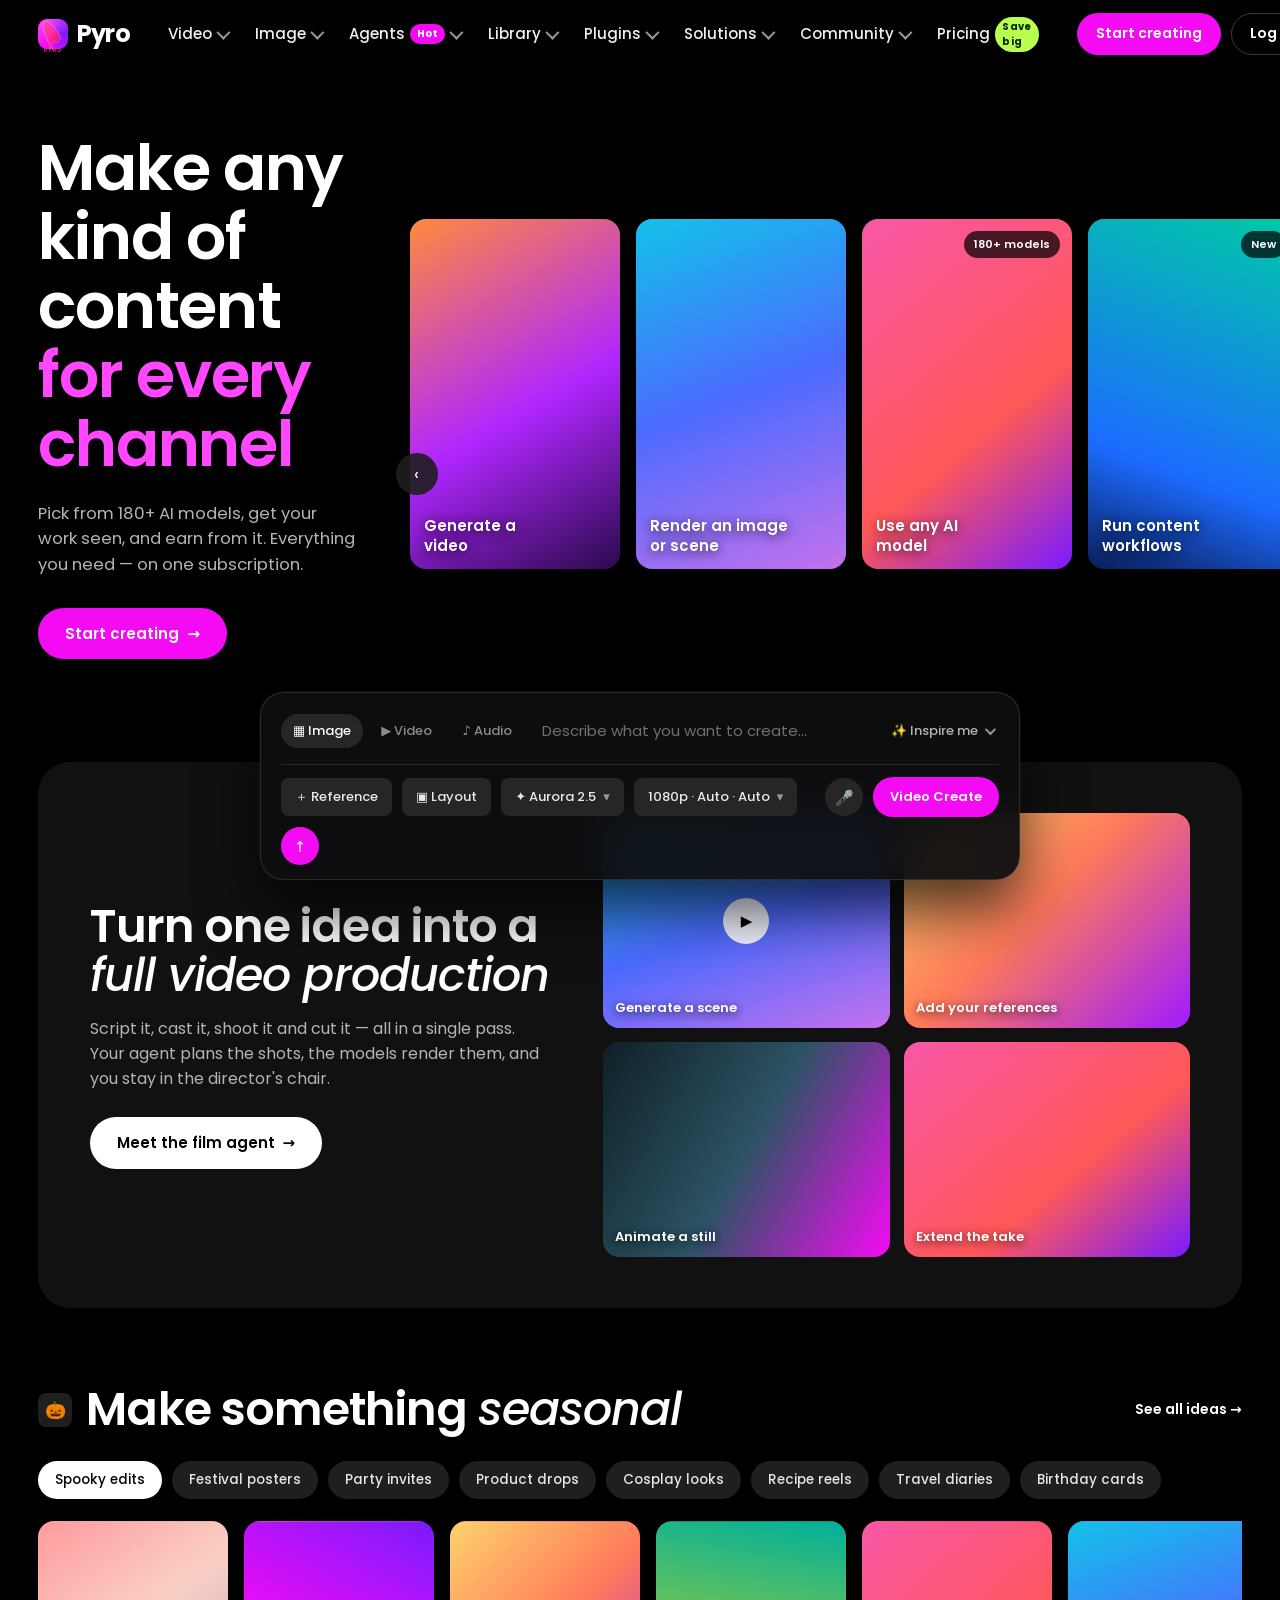
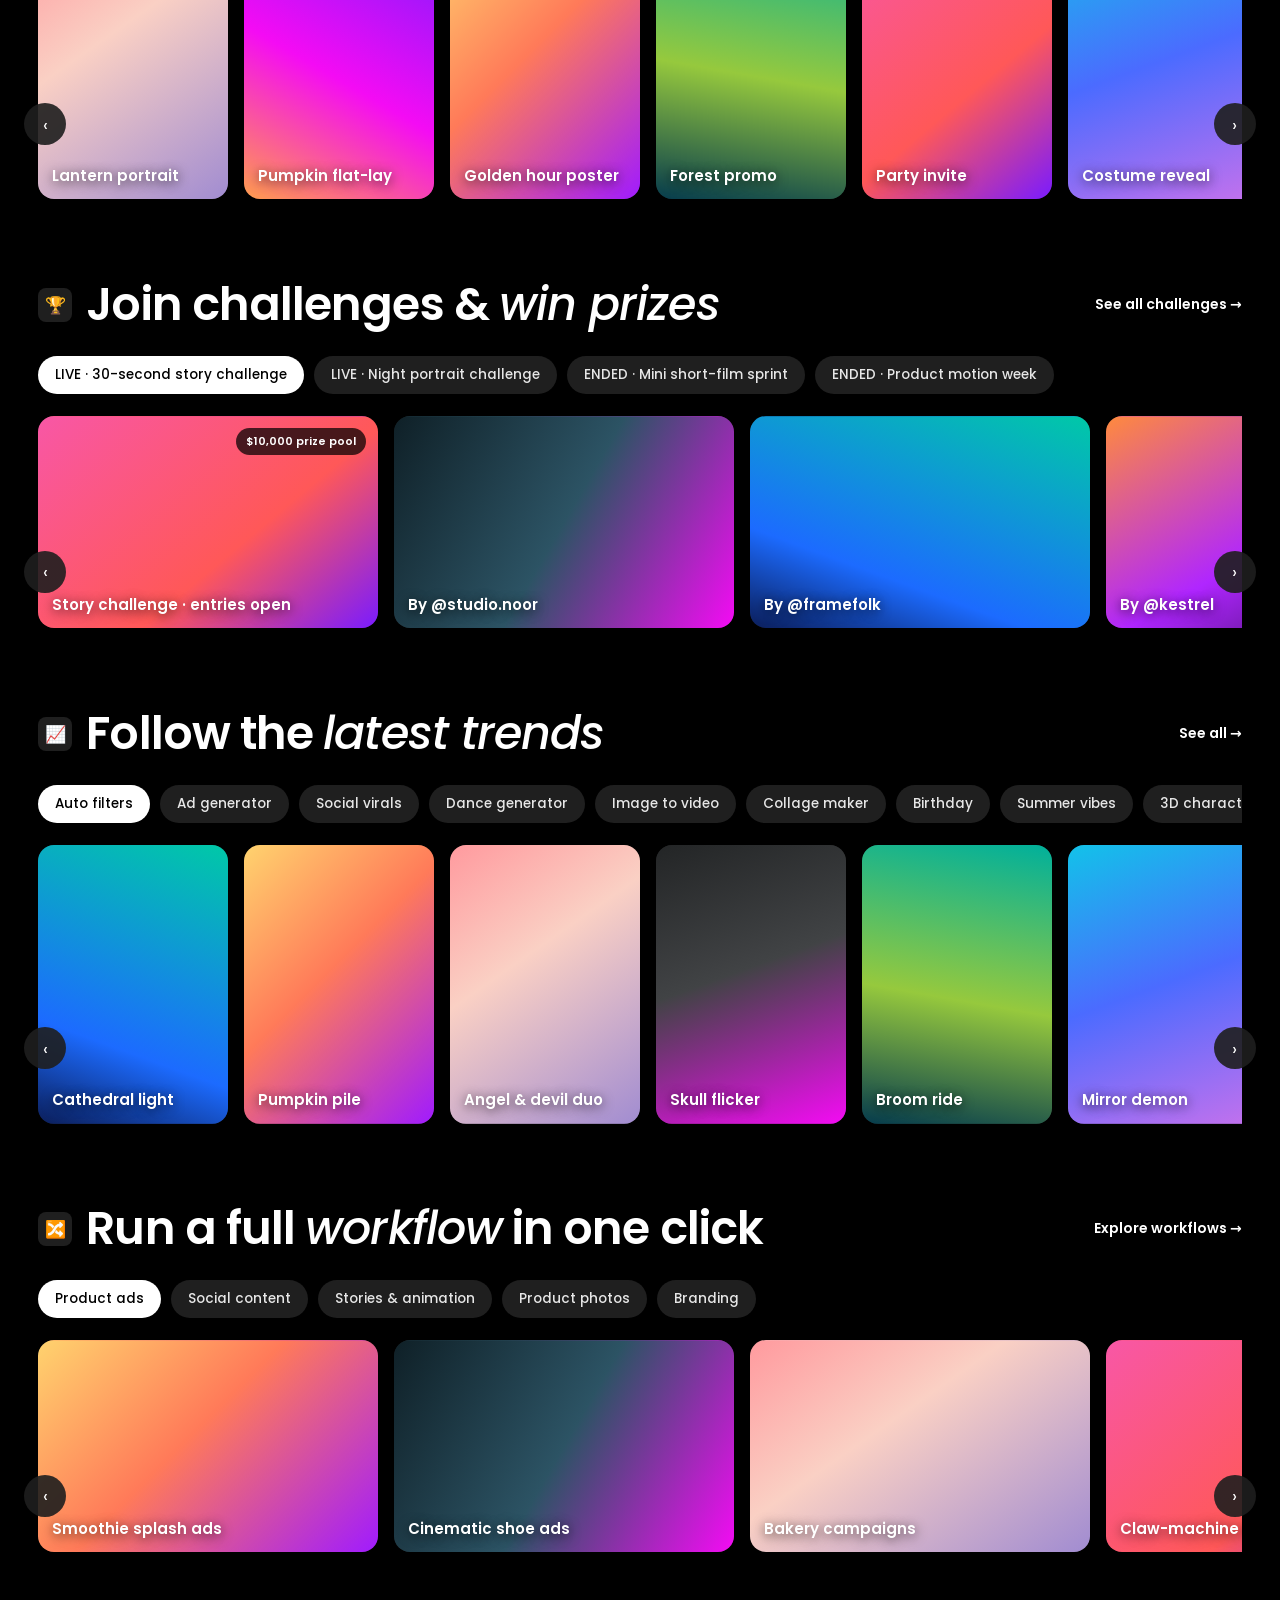
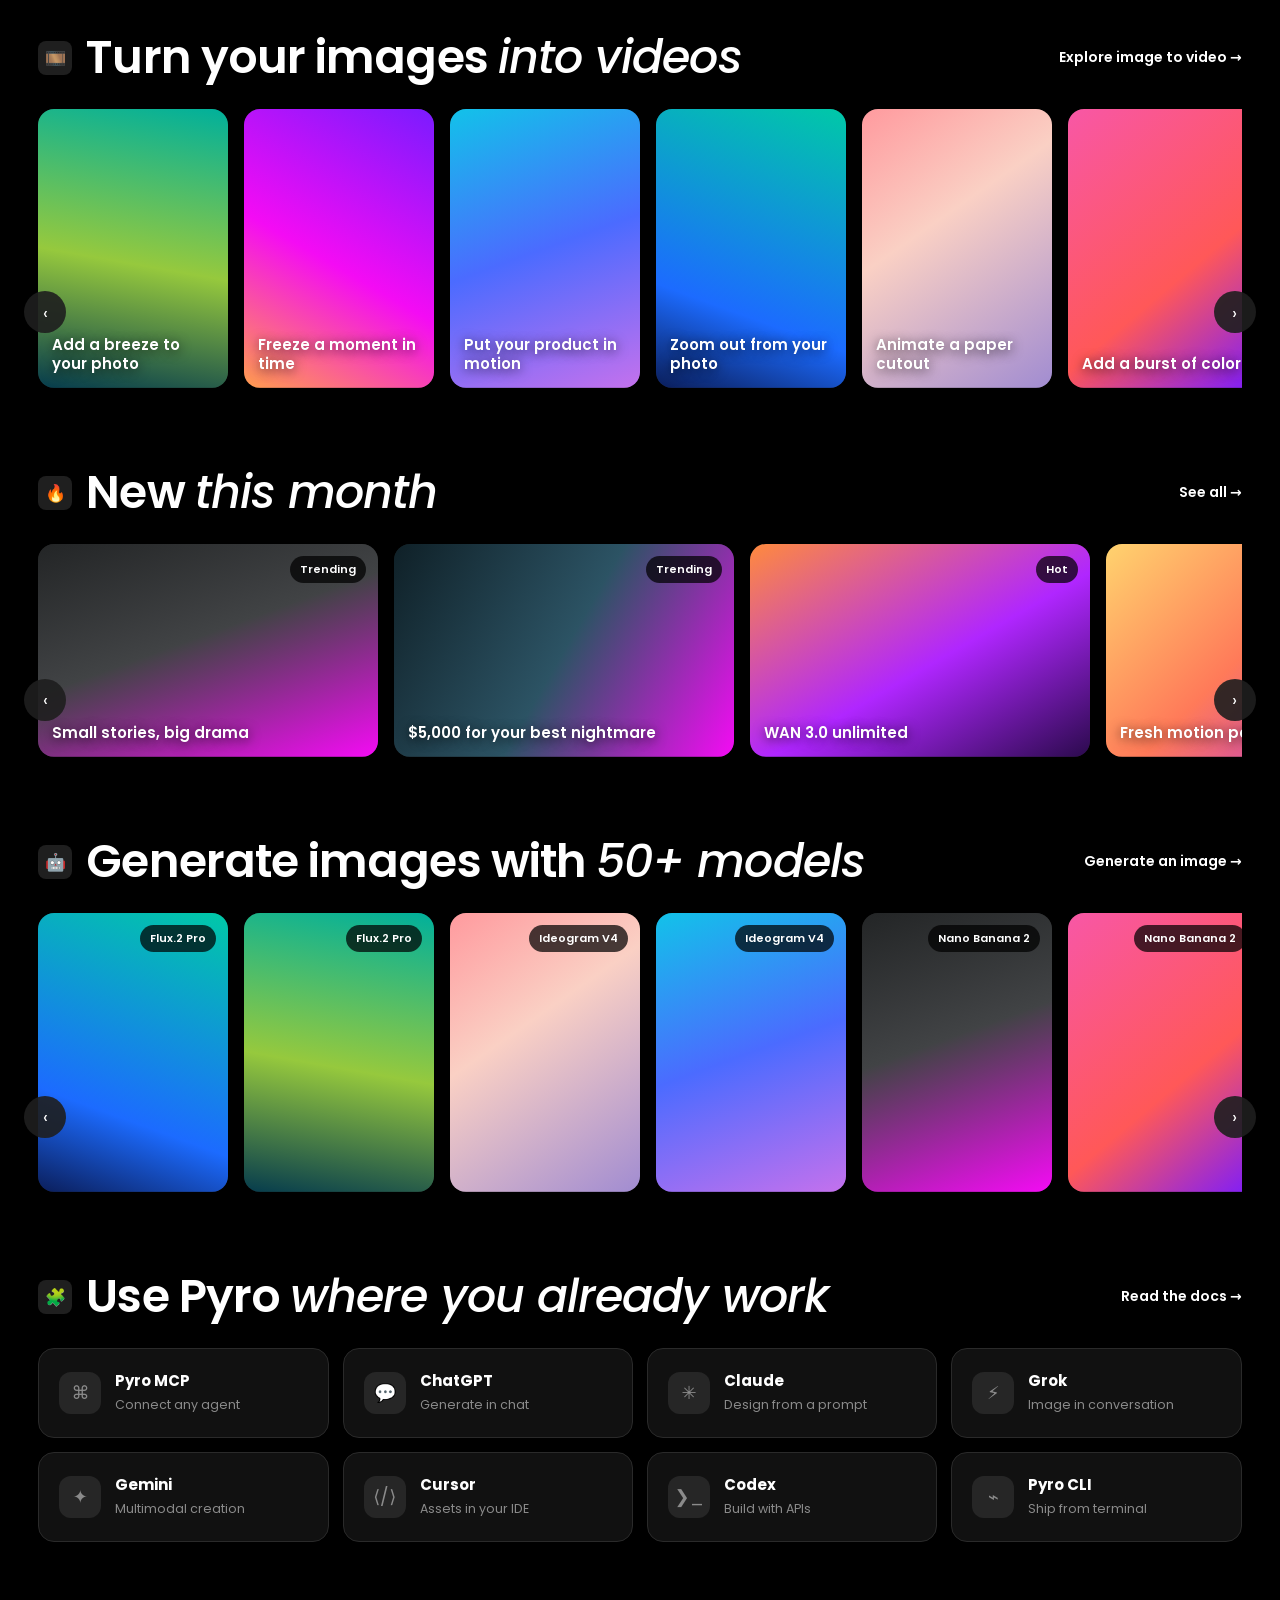
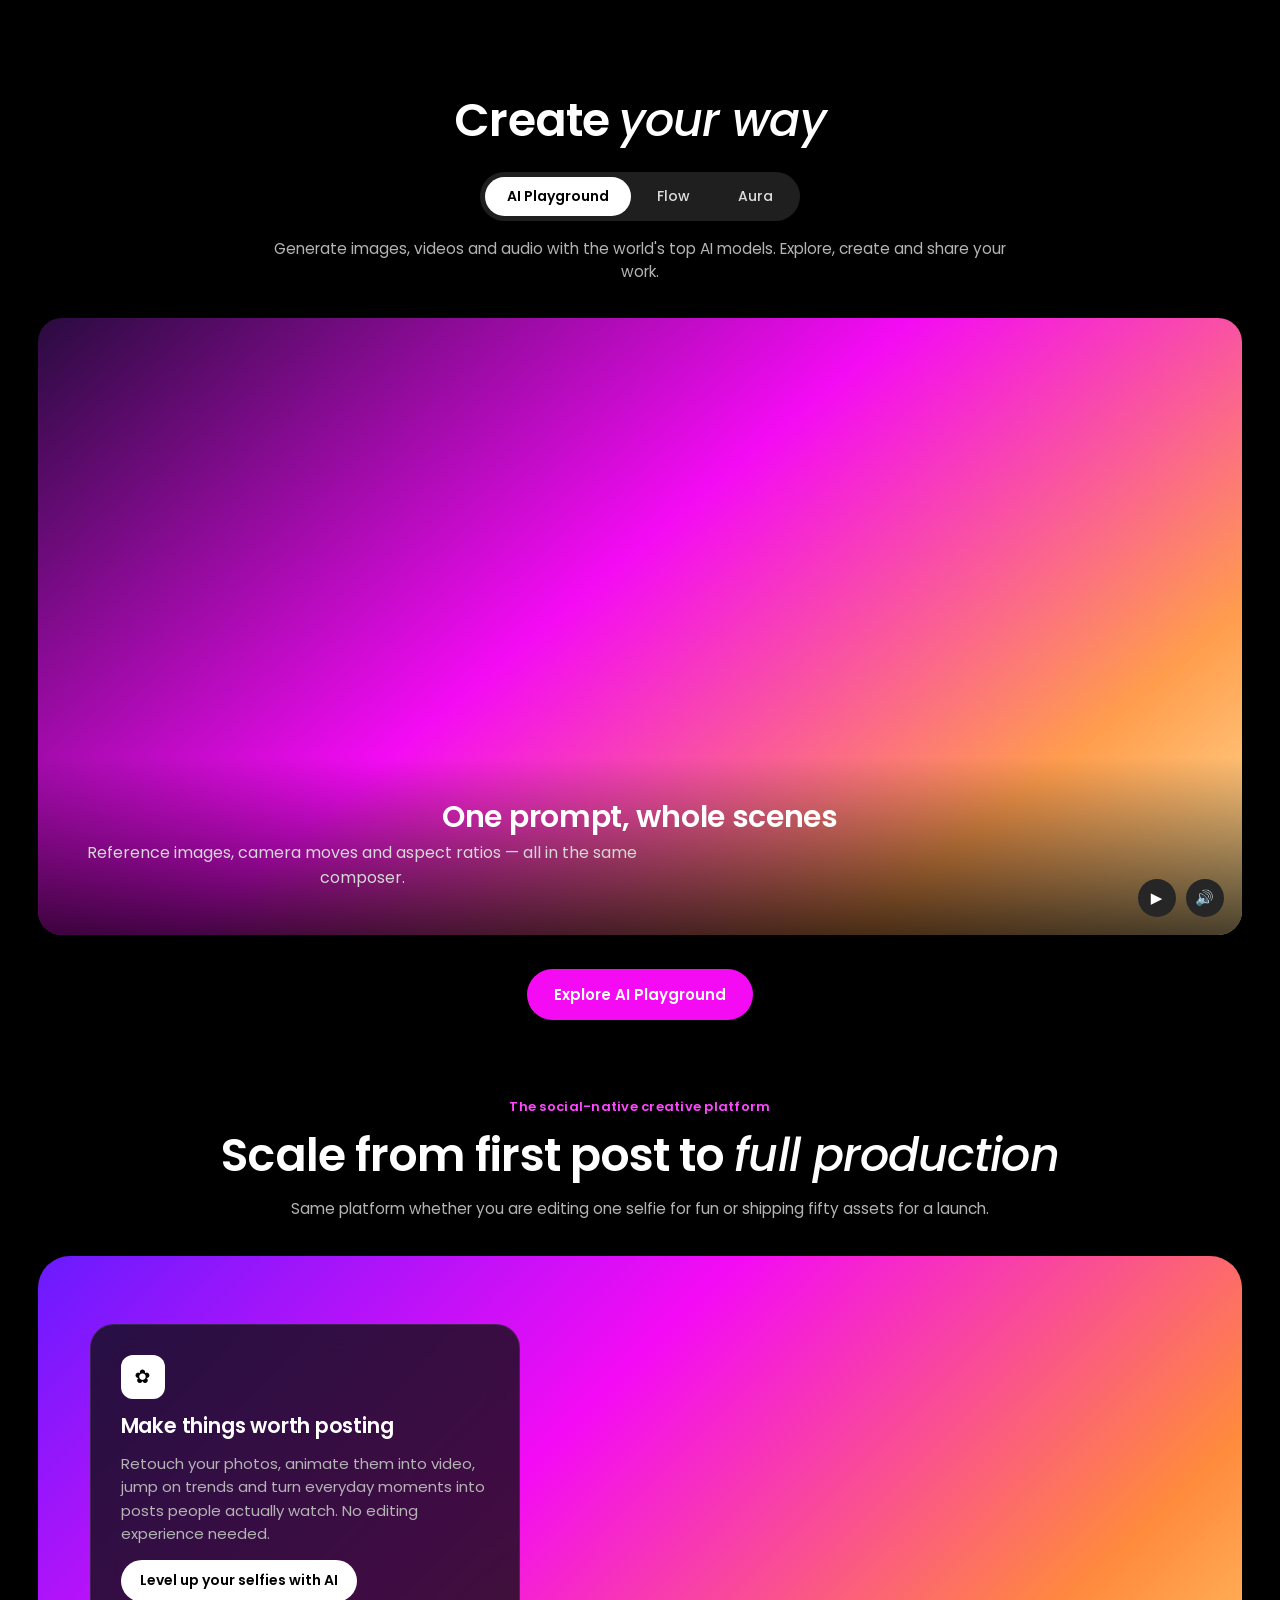
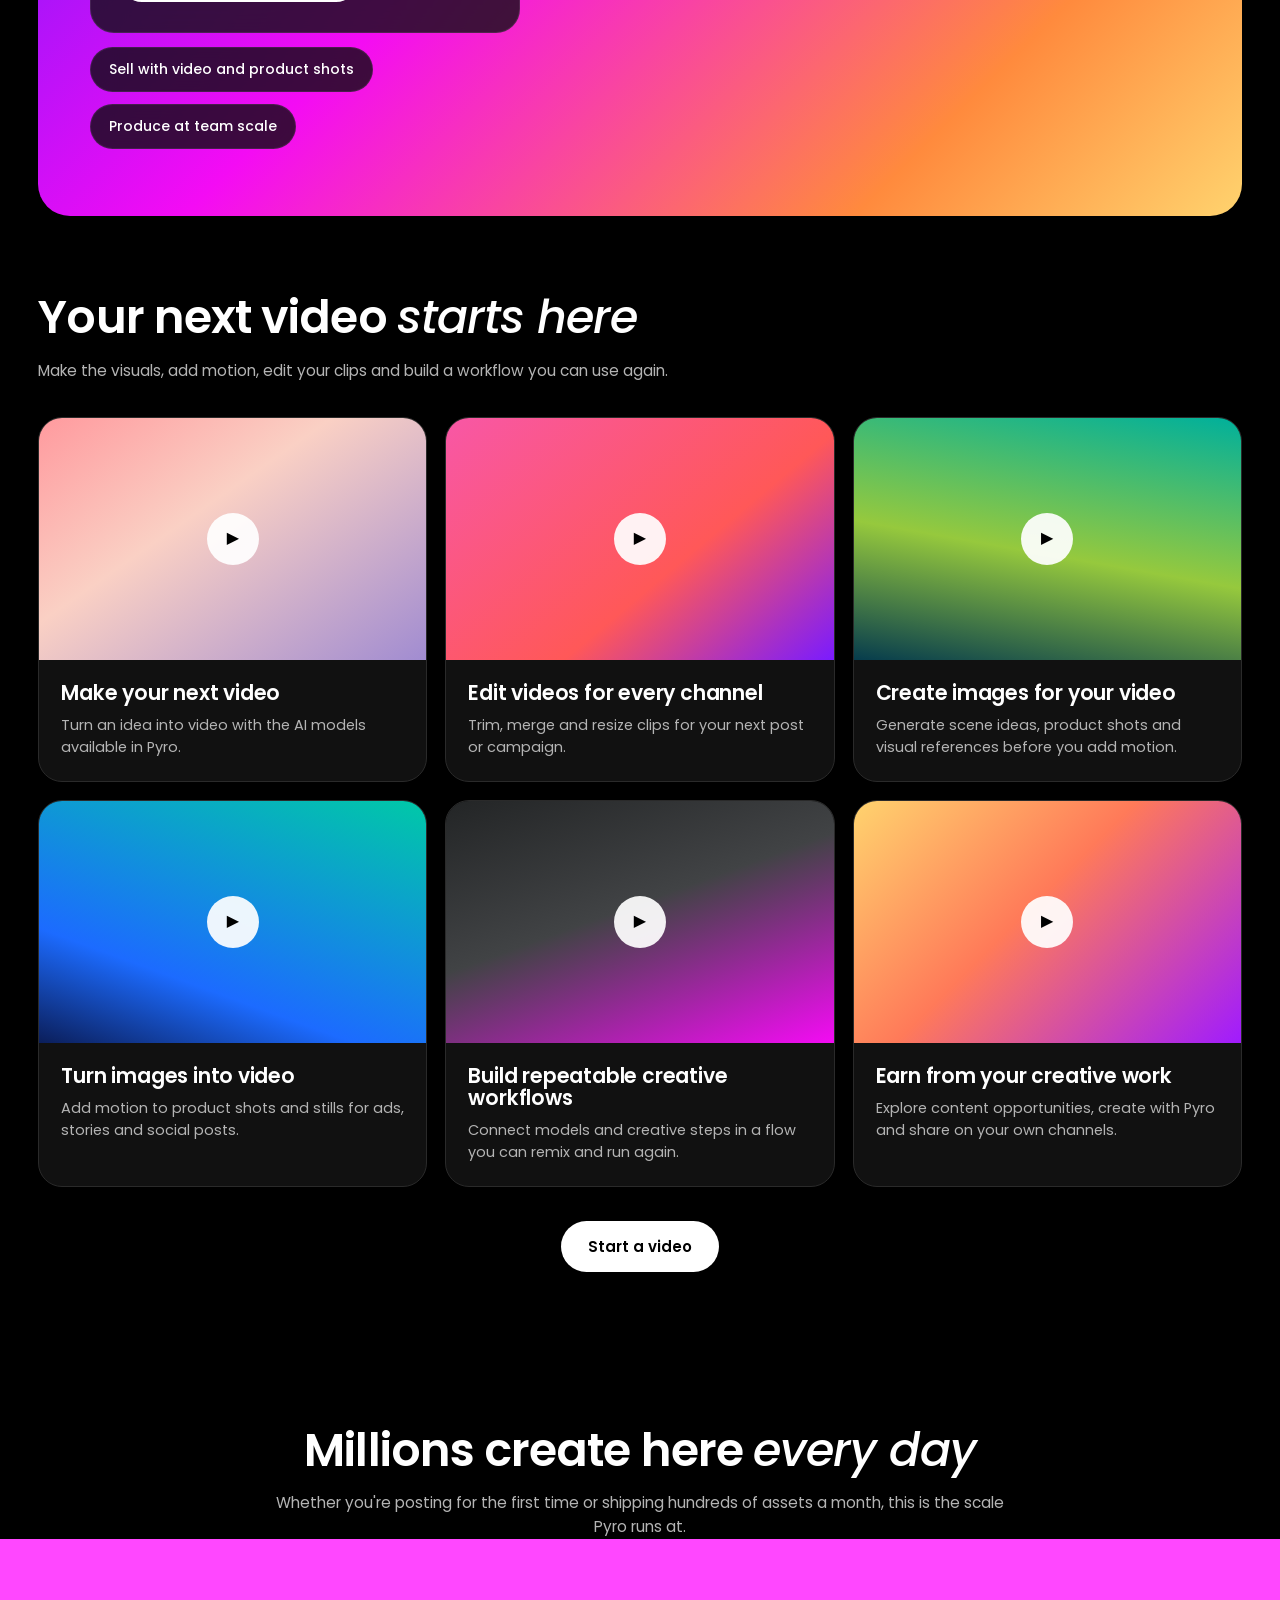
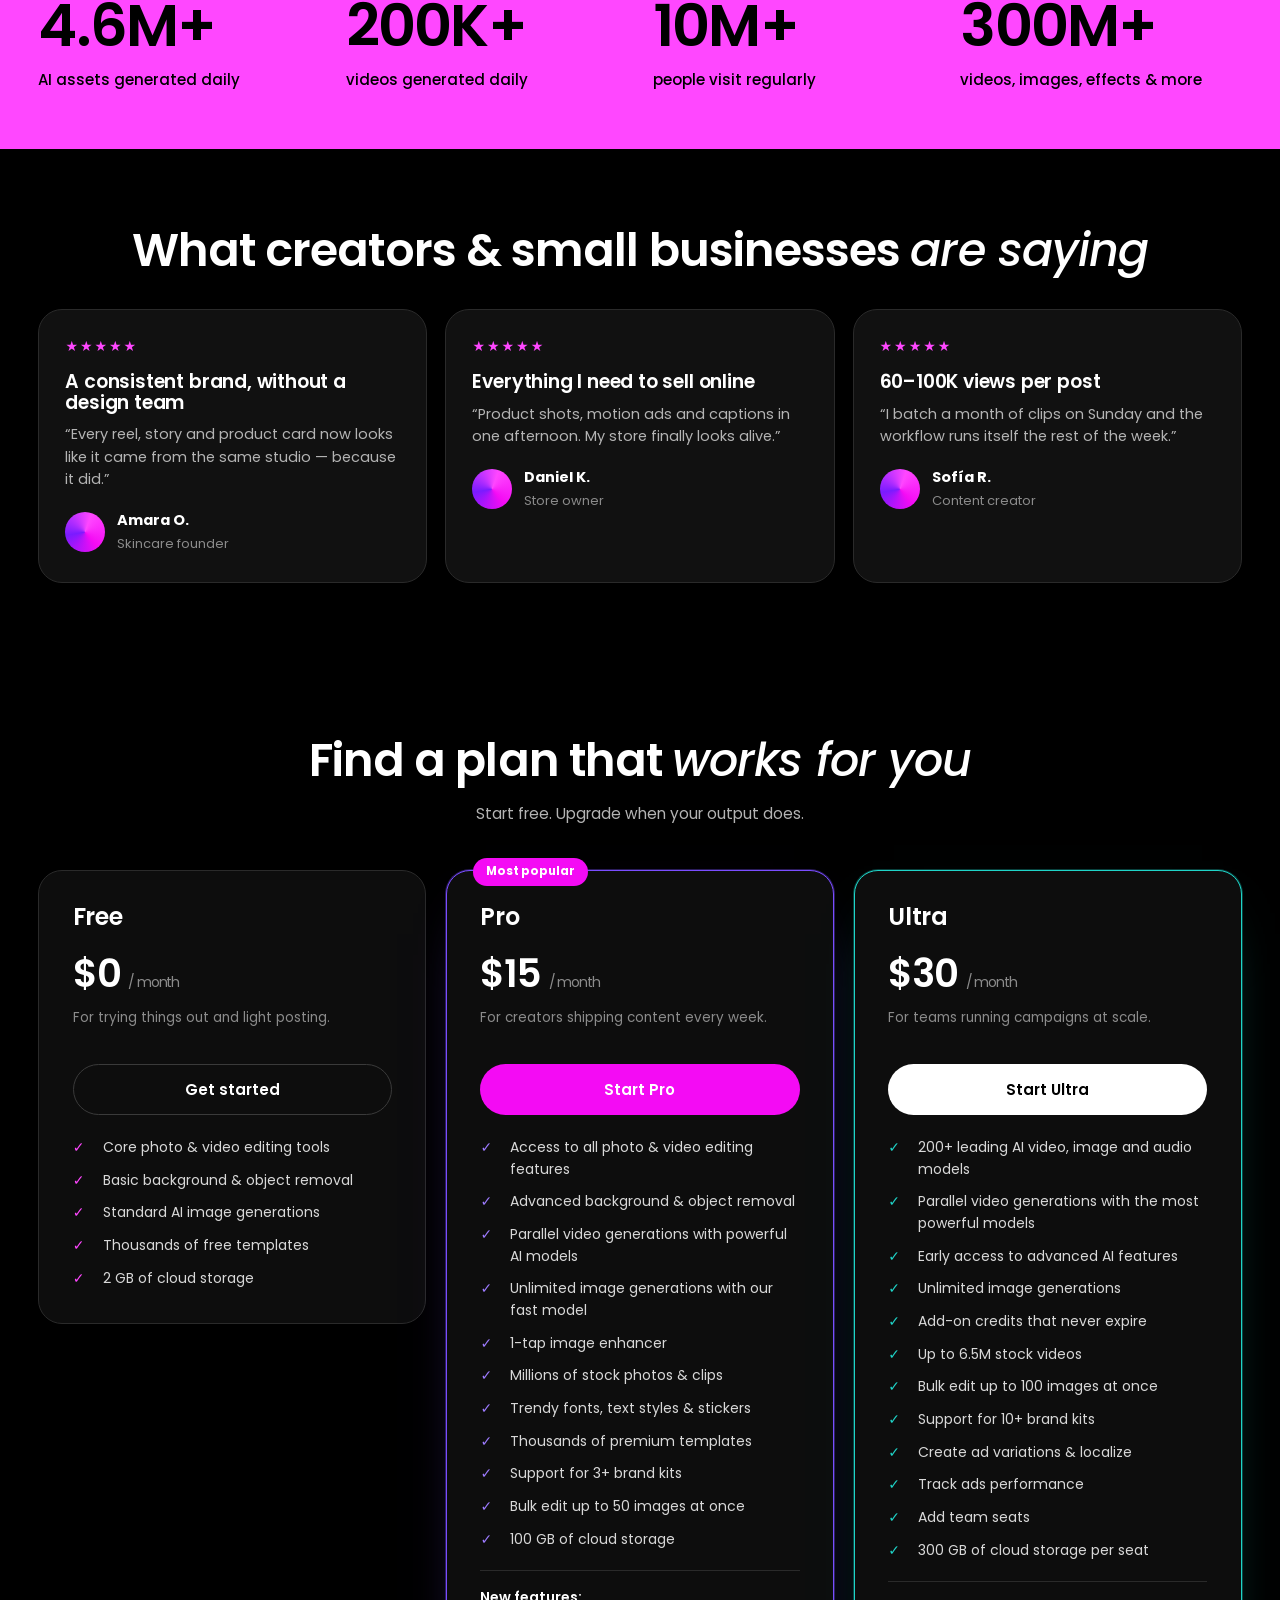
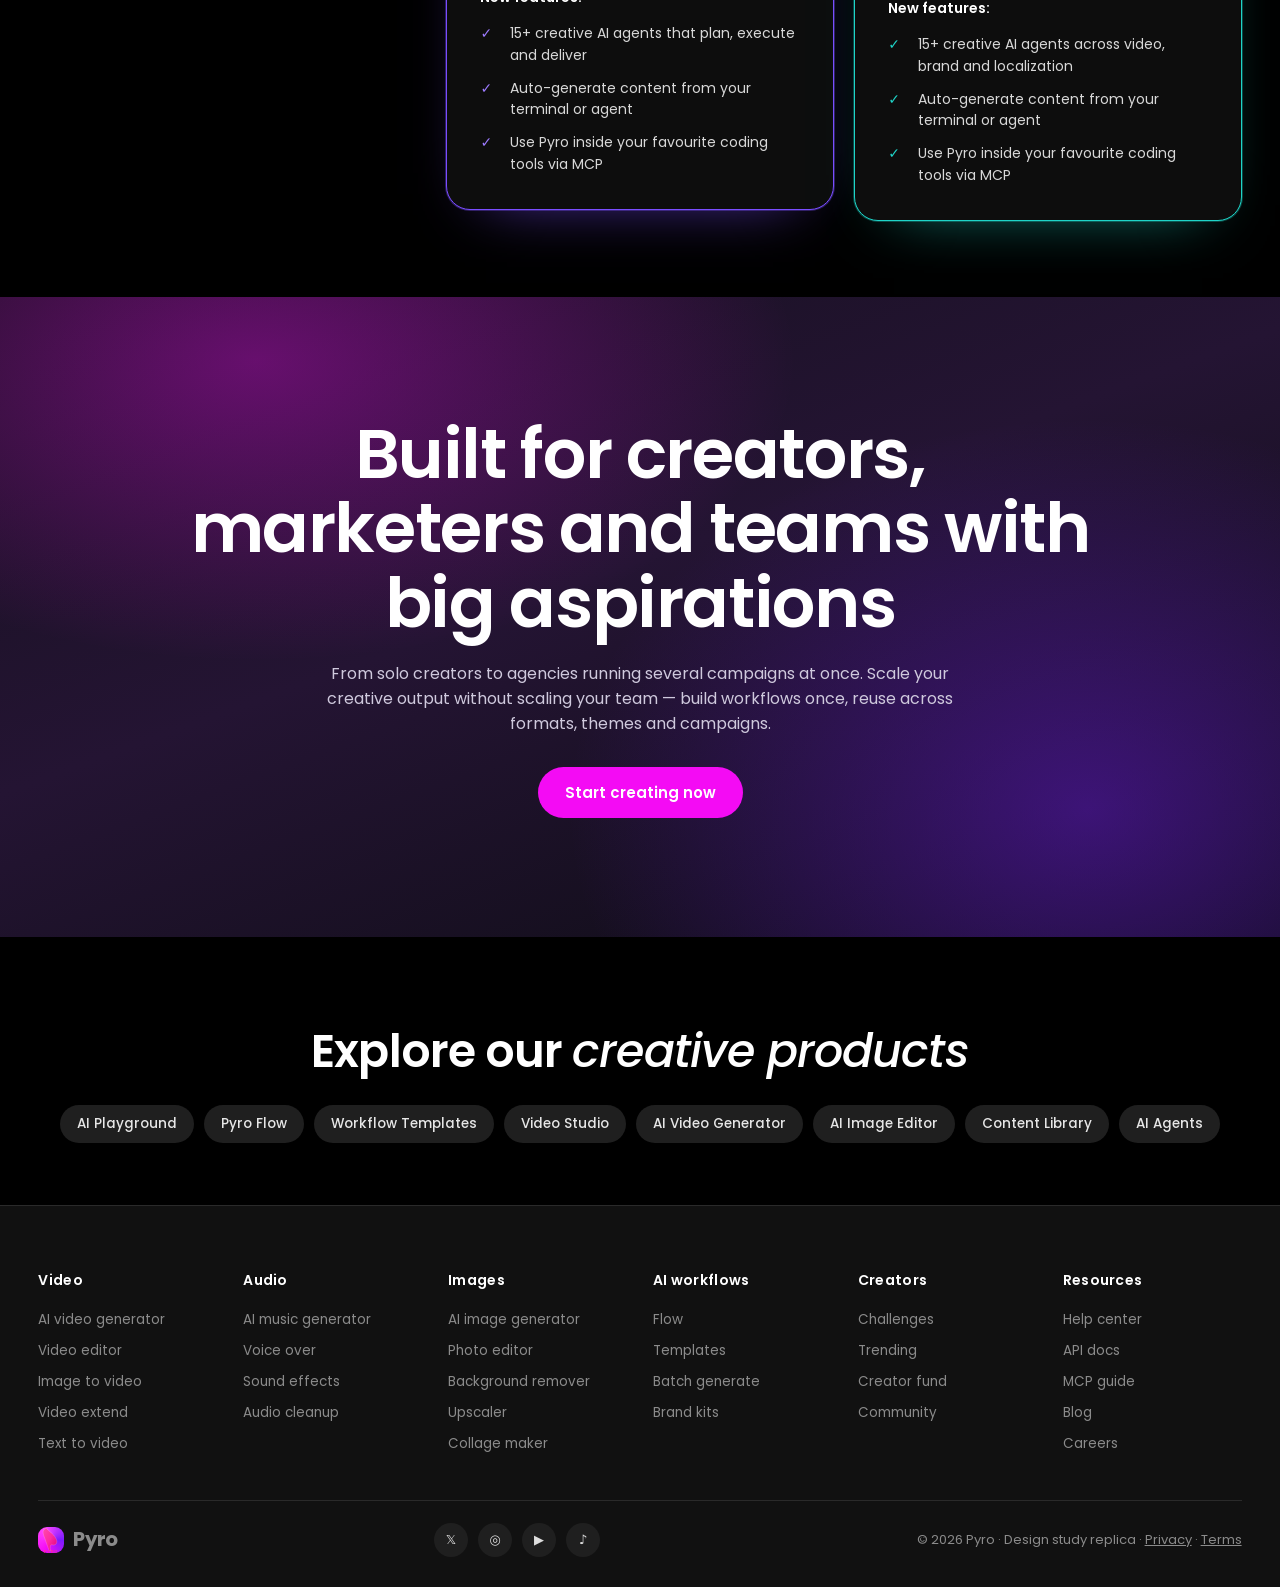
==== commit f4edfa34: "Logo SVG + prompt expand animation + design polish" ====
--- a/index.html
+++ b/index.html
@@ -15,7 +15,7 @@
 <!-- ============ NAV ============ -->
 <header class="nav" id="nav">
   <div class="wrap">
-    <a class="logo" href="#"><span class="mark">🔥</span> Pyro</a>
+    <a class="logo" href="#"><span class="mark"><img src="logo-pyro.svg" alt="Pyro" style="width:30px;height:34px;display:block;"></span> Pyro</a>
     <nav class="nav-links" id="navLinks">
       <a href="#video">Video <i class="chev"></i></a>
       <a href="#images">Image <i class="chev"></i></a>
@@ -612,7 +612,7 @@
     </div>
 
     <div class="footer-bottom">
-      <a class="logo" href="#" style="font-size:20px"><span class="mark" style="width:26px;height:26px;font-size:13px">◆</span> Pyro</a>
+      <a class="logo" href="#" style="font-size:20px"><span class="mark" style="width:26px;height:26px;display:flex;align-items:center;justify-content:center;"><img src="logo-pyro.svg" alt="Pyro" style="width:24px;height:28px;display:block;"></span> Pyro</a>
       <div class="socials">
         <a href="#" aria-label="X">𝕏</a>
         <a href="#" aria-label="Instagram">◎</a>
--- a/styles.css
+++ b/styles.css
@@ -239,7 +239,7 @@
 
 .nav-arrow {
   position: absolute;
-  top: 50%;
+  top: 72%;
   transform: translateY(-50%);
   width: 42px; height: 42px;
   border-radius: 50%;
@@ -271,9 +271,9 @@
 /* ---------- prompt bar ---------- */
 .prompt {
   position: fixed;
-  top: 50%;
+  bottom: 20px;
   left: 50%;
-  transform: translate(-50%, -50%);
+  transform: translateX(-50%);
   z-index: 100;
   background: rgba(14, 14, 16, 0.95);
   backdrop-filter: blur(22px);
@@ -284,6 +284,17 @@
   max-width: 760px;
   width: 92vw;
   box-shadow: 0 30px 60px rgba(0,0,0,0.7), 0 0 0 1px rgba(255,255,255,0.05);
+  transition: opacity 0.25s ease, max-width 0.32s ease, padding 0.25s ease, border-radius 0.25s ease;
+}
+.prompt.collapsed {
+  max-width: 420px;
+  padding: 12px 18px;
+  border-radius: var(--pill);
+  opacity: 0.85;
+}
+.prompt.collapsed .prompt-top,
+.prompt.collapsed .prompt-bottom {
+  display: none;
 }
 .prompt-top { display: flex; align-items: center; gap: 14px; flex-wrap: wrap; }
 .prompt-tabs { display: flex; gap: 6px; }
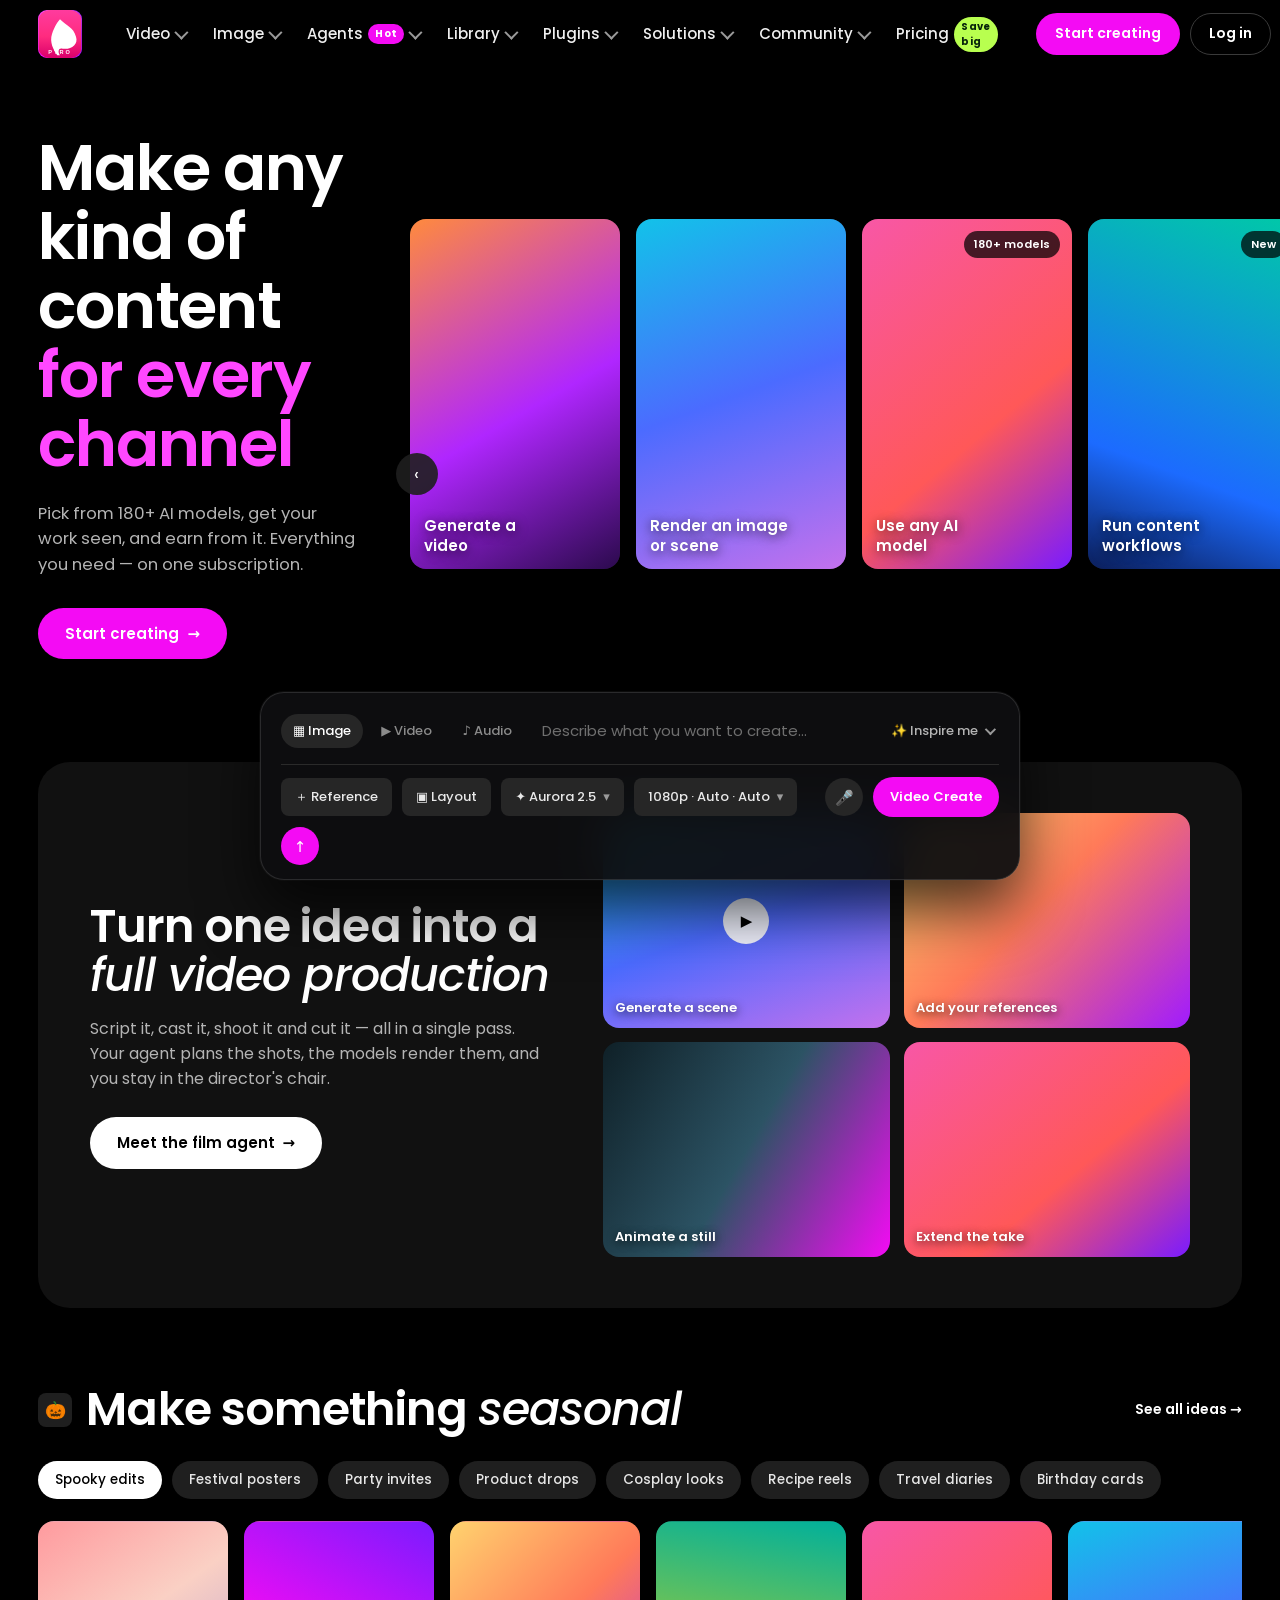
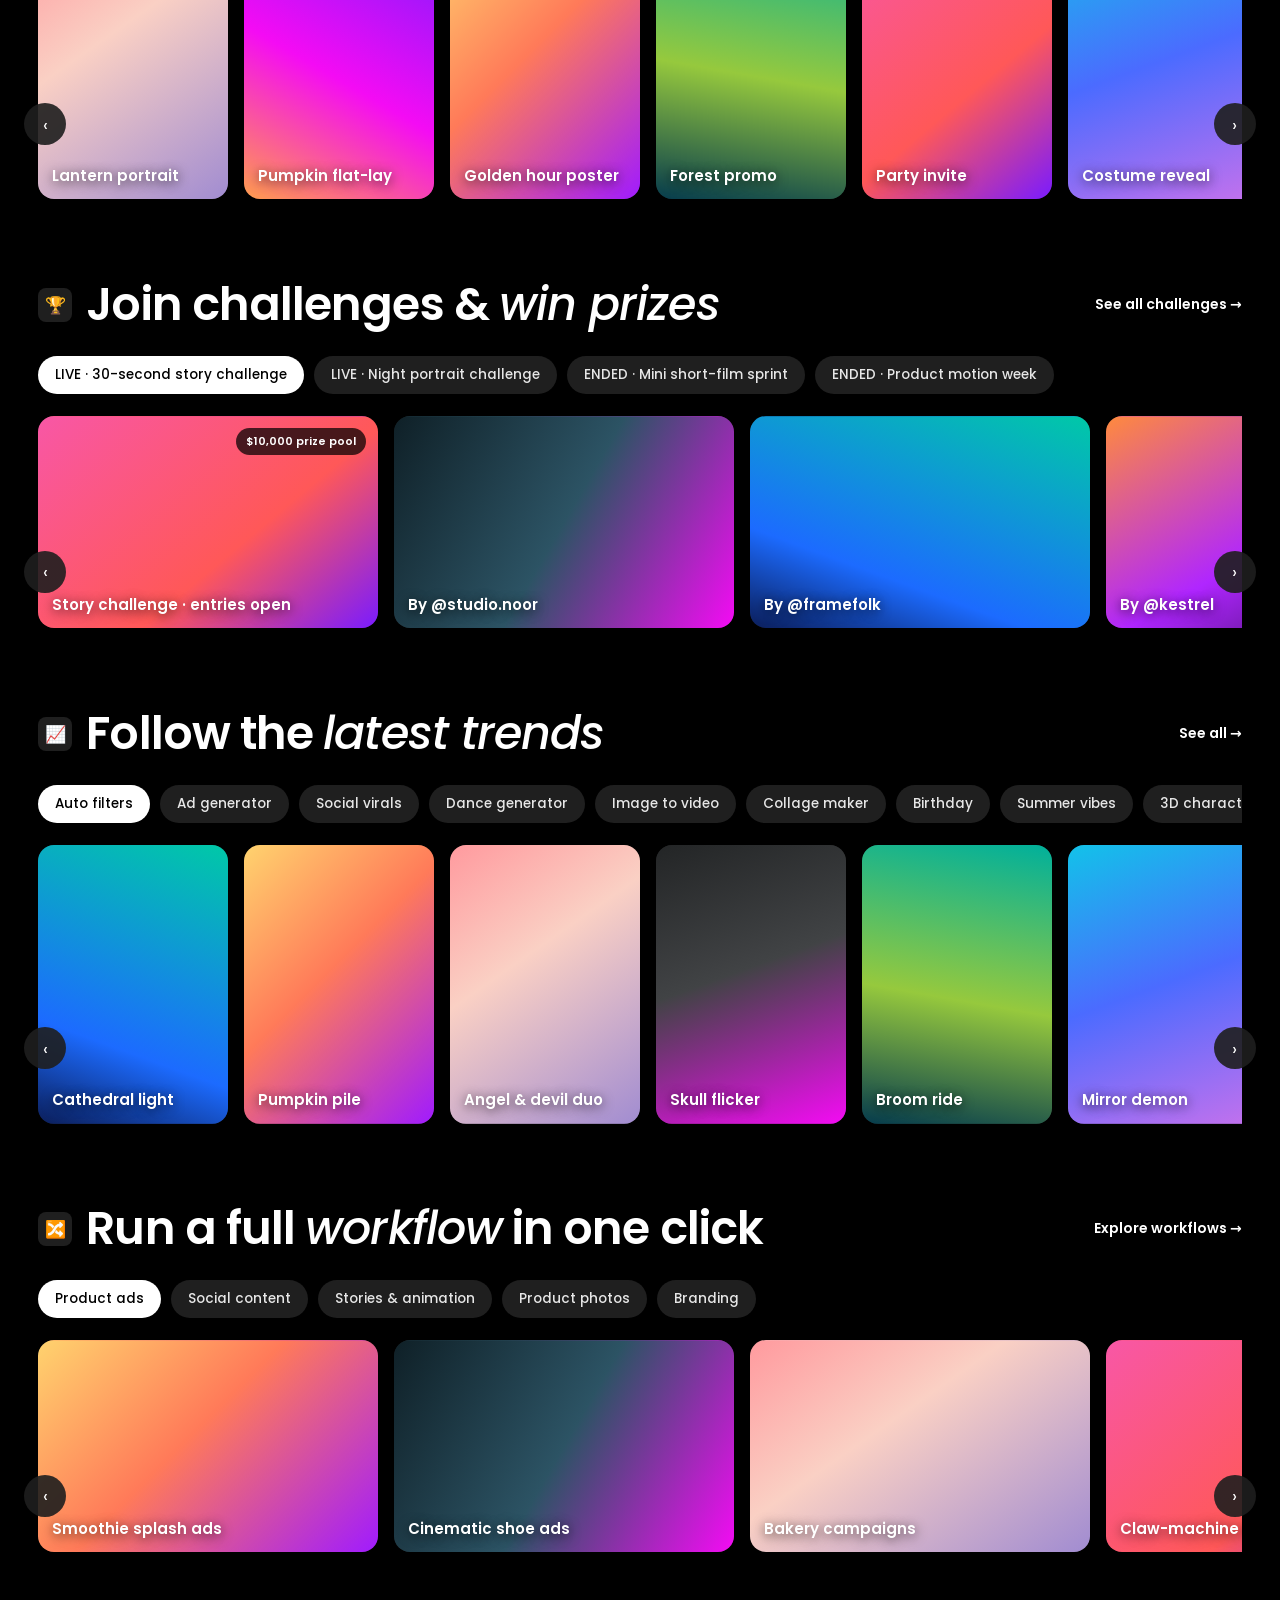
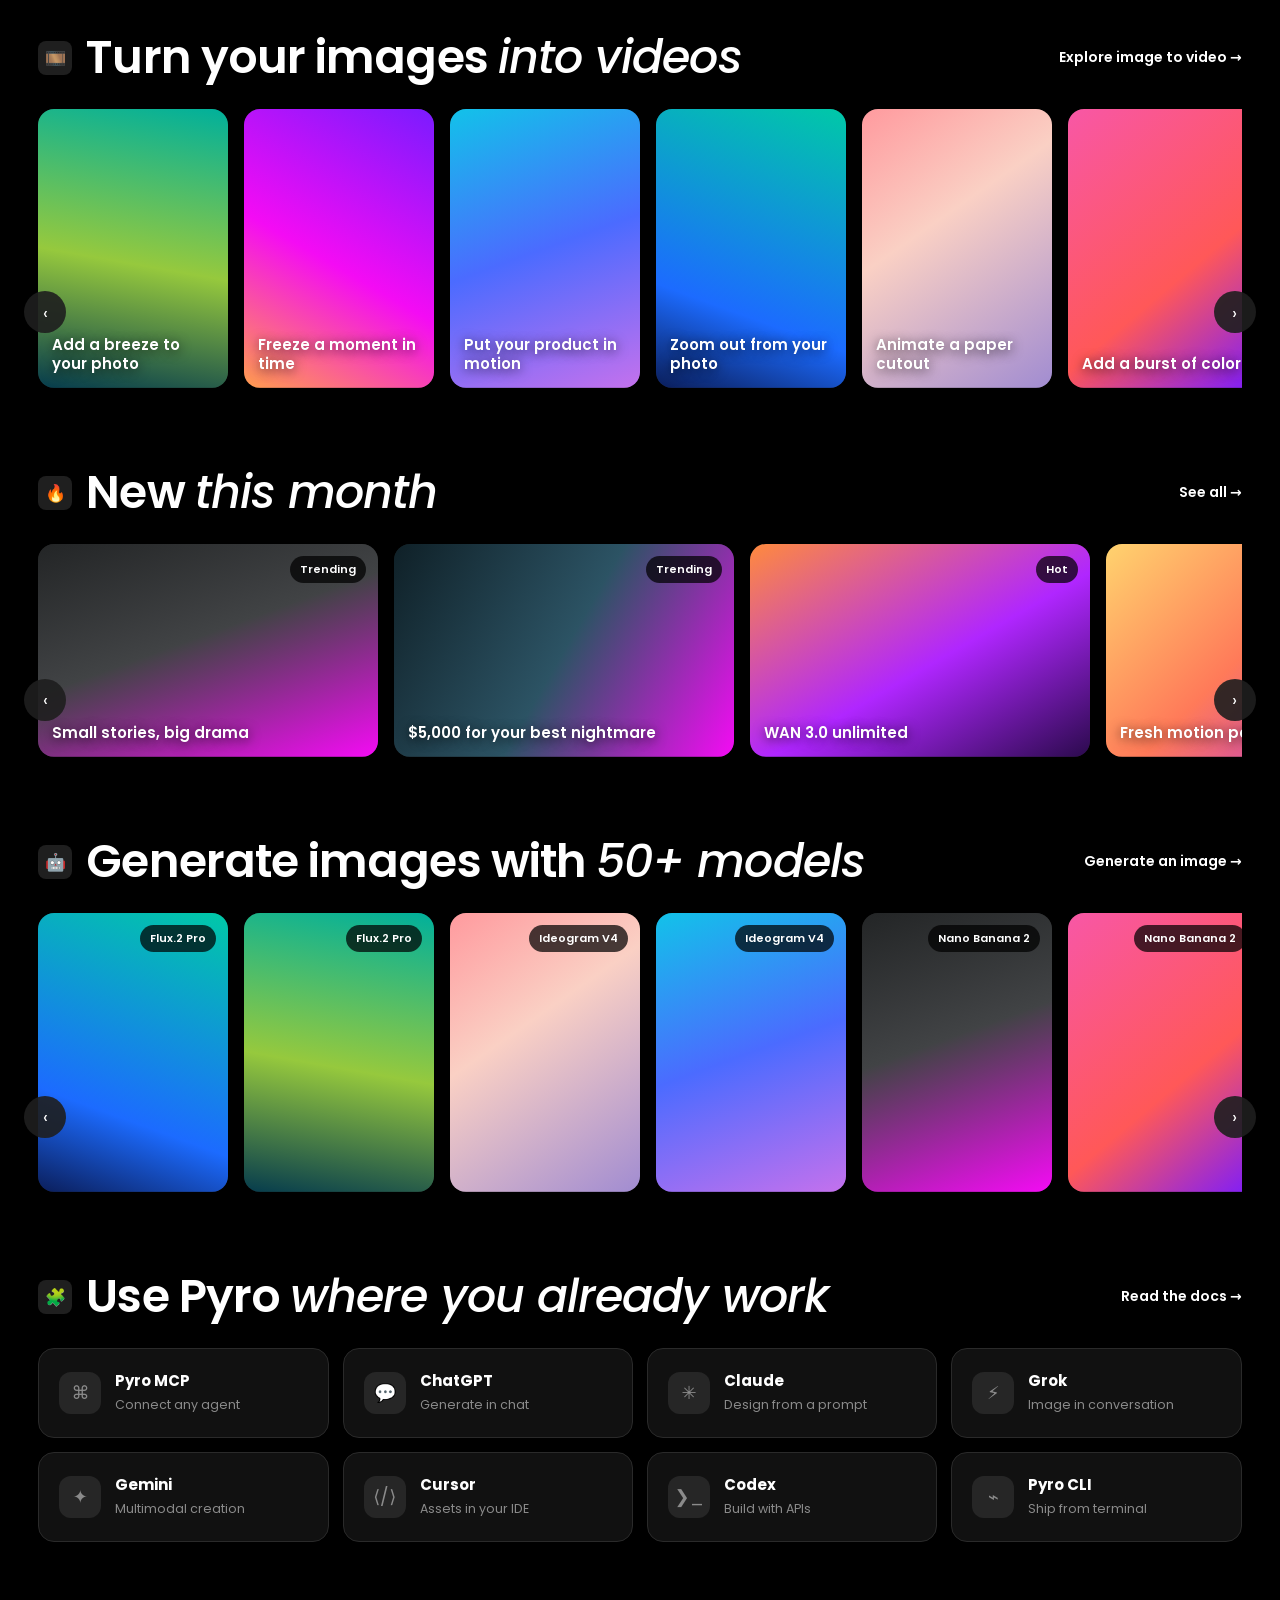
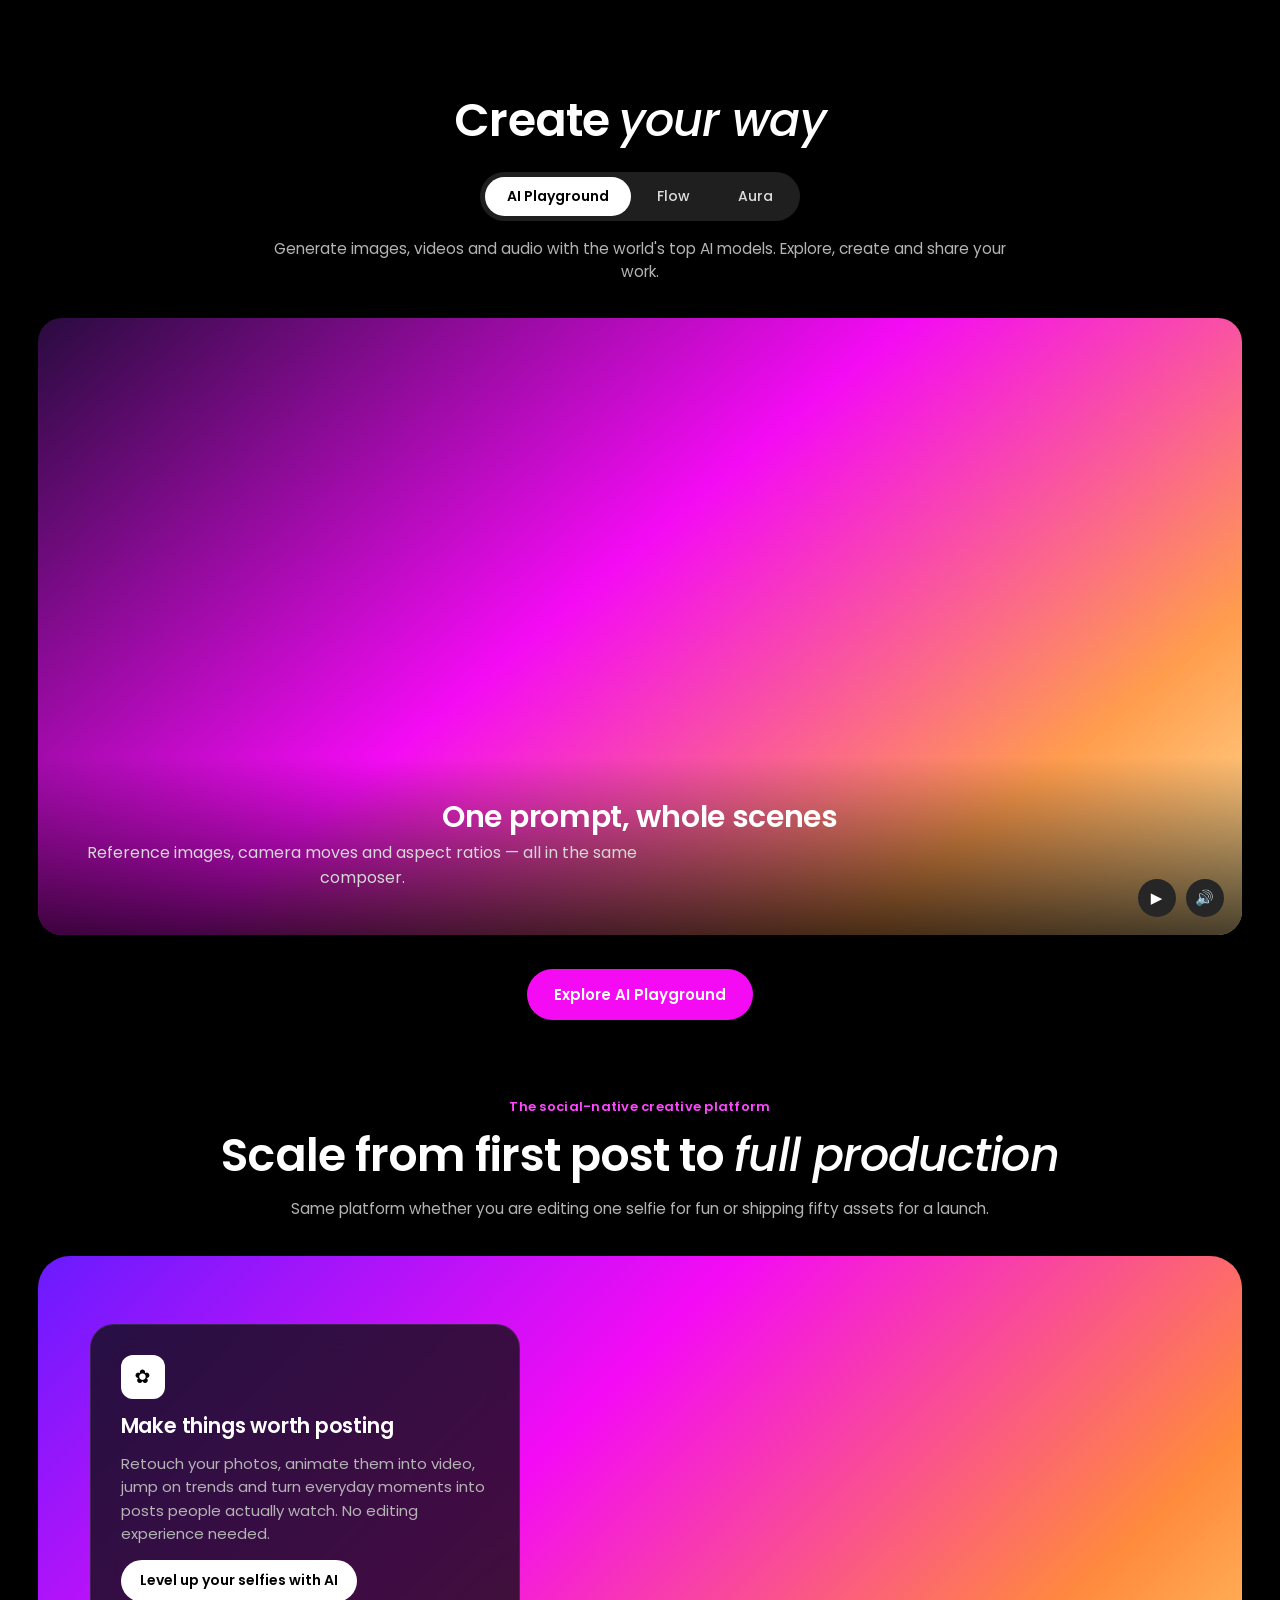
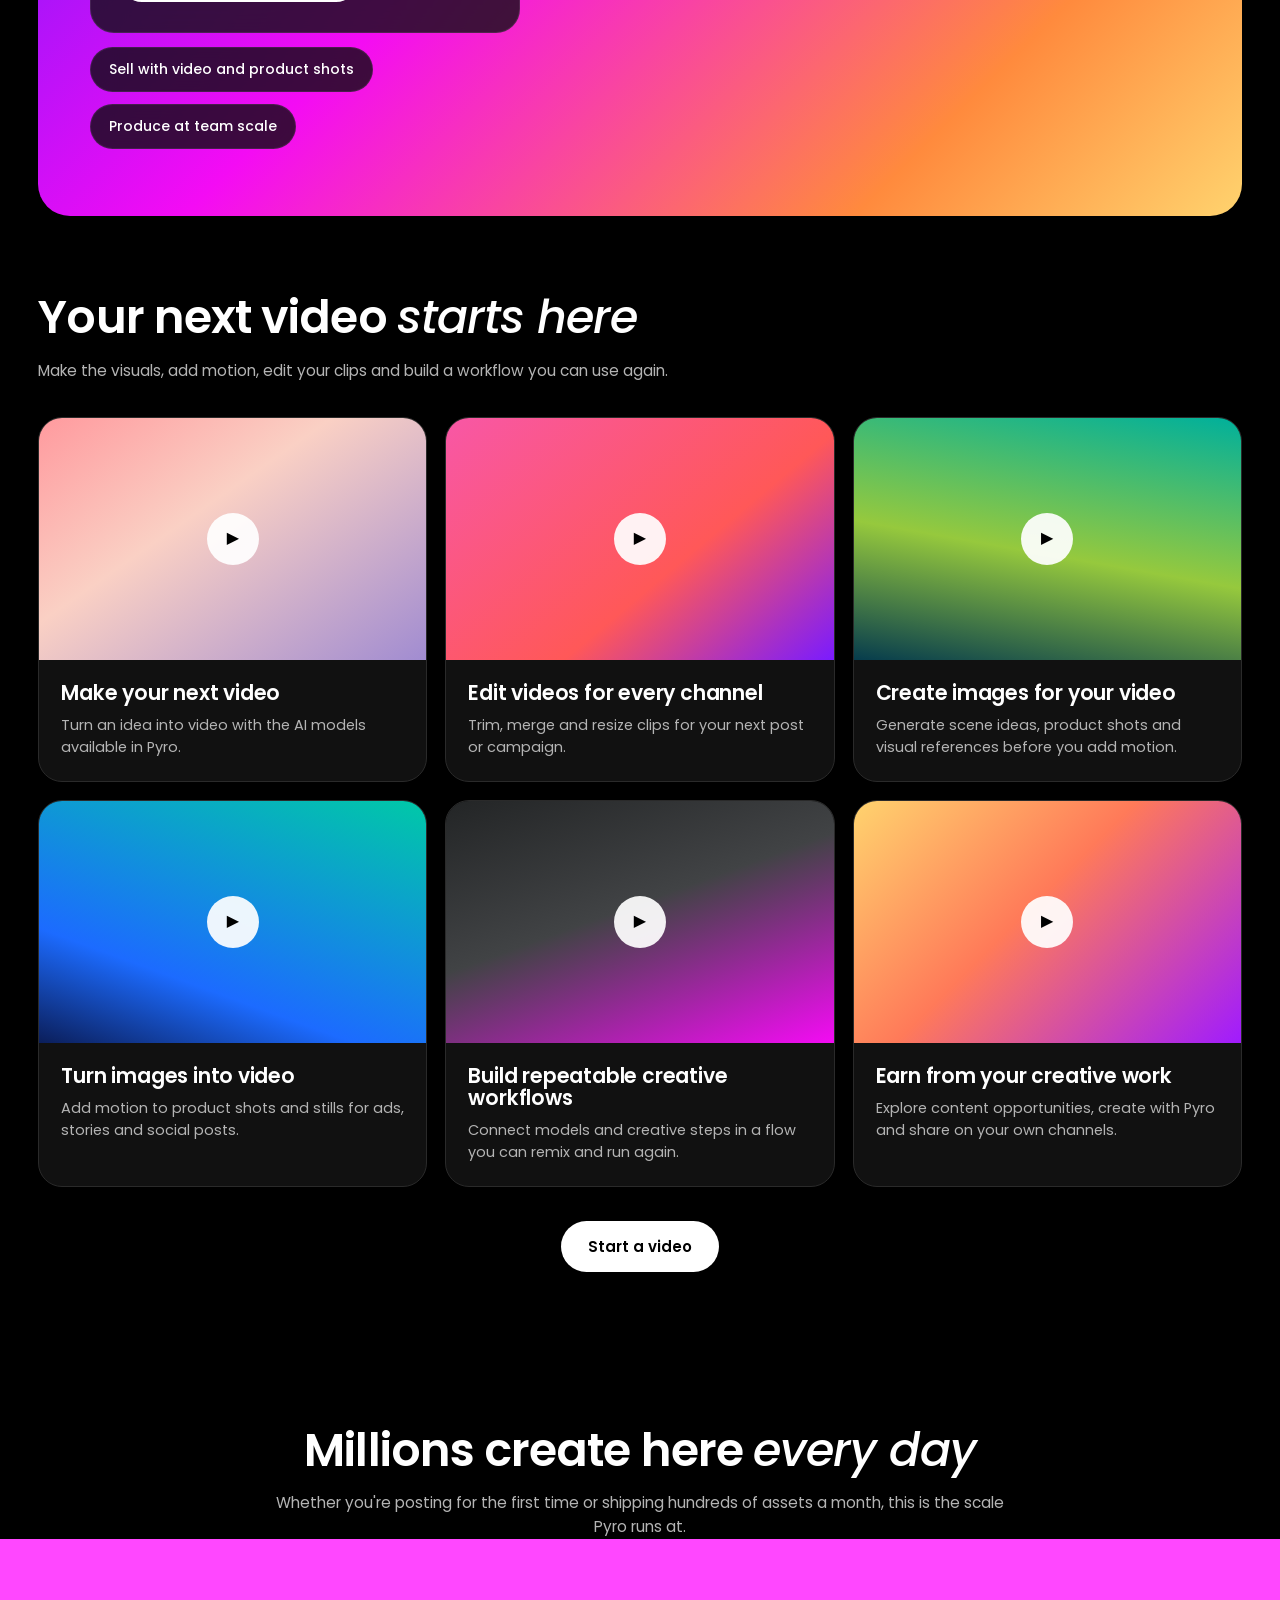
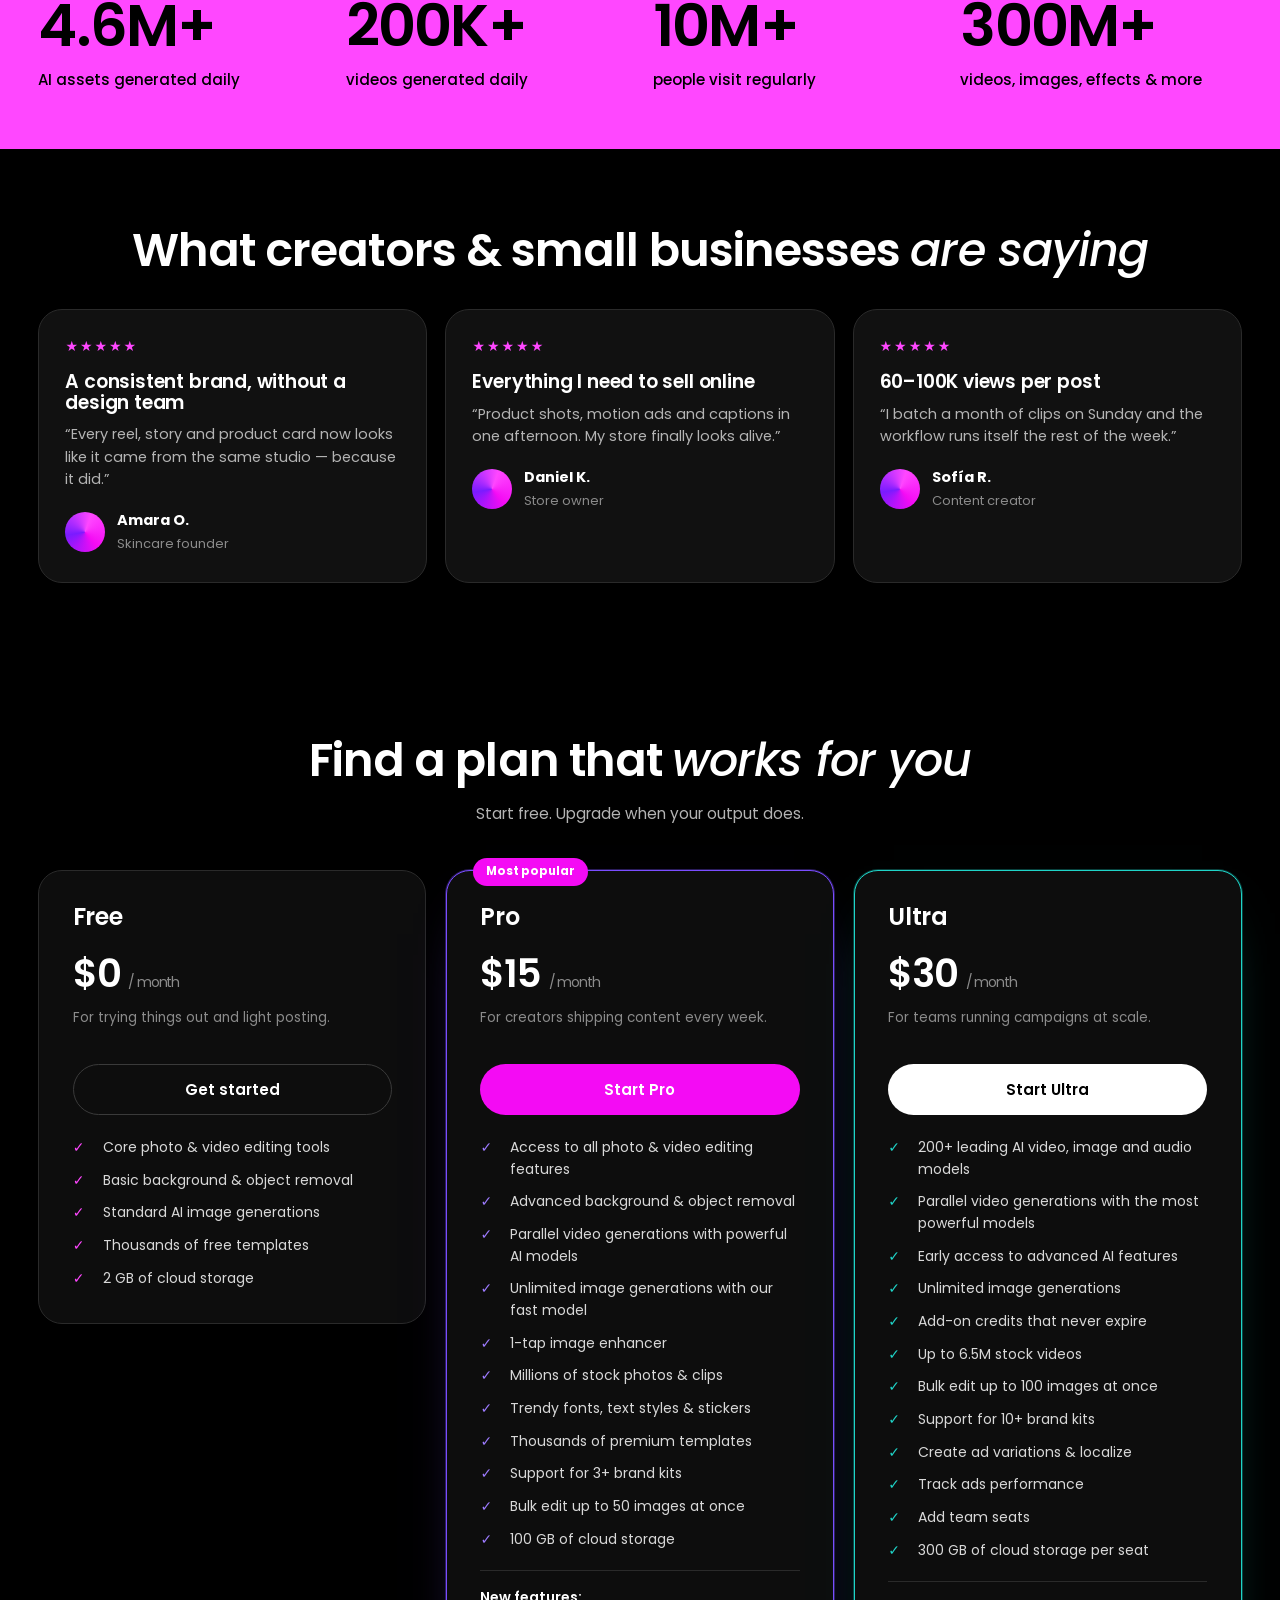
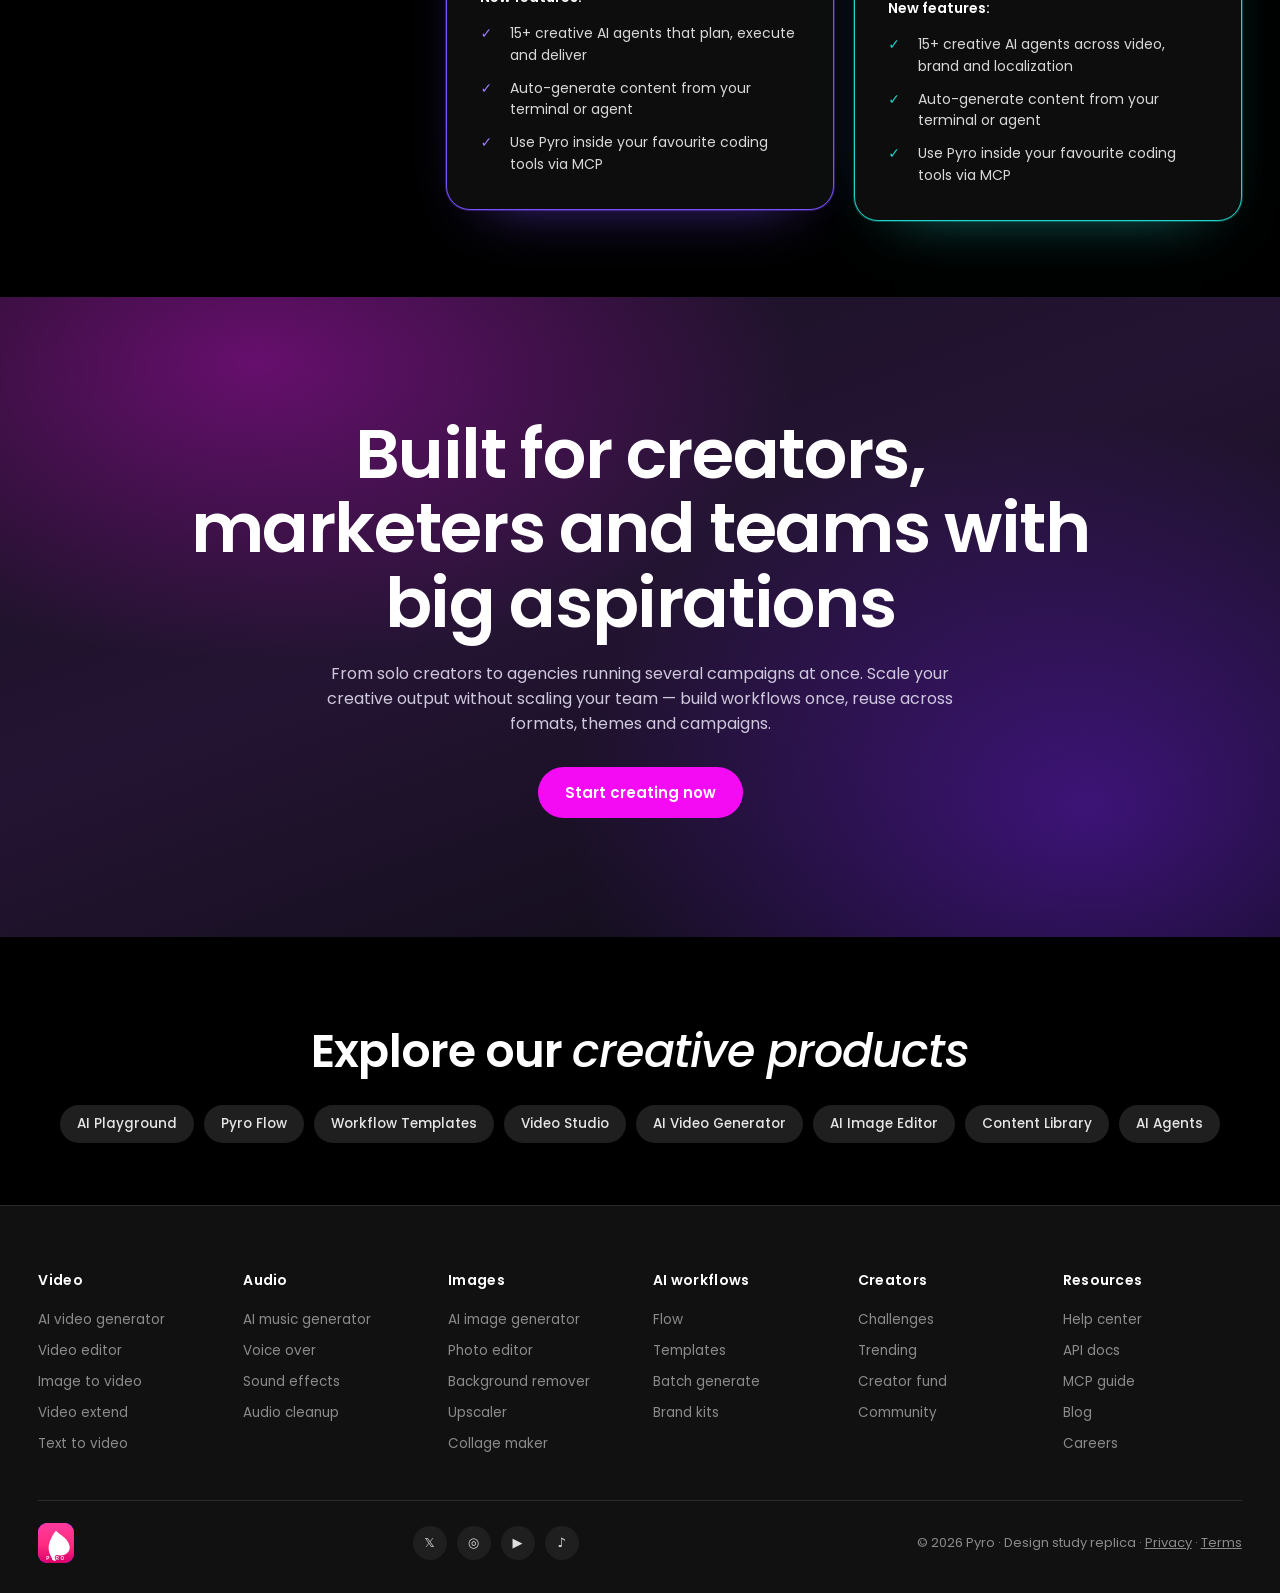
==== commit bd950b47: "Full pink Pyro logo (logo-full.svg) replaces old mark" ====
--- a/index.html
+++ b/index.html
@@ -15,7 +15,7 @@
 <!-- ============ NAV ============ -->
 <header class="nav" id="nav">
   <div class="wrap">
-    <a class="logo" href="#"><span class="mark"><img src="logo-pyro.svg" alt="Pyro" style="width:30px;height:34px;display:block;"></span> Pyro</a>
+    <a class="logo" href="#" style="font-size:22px;font-weight:700;letter-spacing:-0.03em"><span class="mark" style="width:44px;height:48px;display:inline-block;vertical-align:middle;margin-right:6px;"><img src="logo-full.svg" alt="Pyro" style="width:44px;height:48px;display:block;border-radius:12px;"></span></a>
     <nav class="nav-links" id="navLinks">
       <a href="#video">Video <i class="chev"></i></a>
       <a href="#images">Image <i class="chev"></i></a>
@@ -612,7 +612,7 @@
     </div>
 
     <div class="footer-bottom">
-      <a class="logo" href="#" style="font-size:20px"><span class="mark" style="width:26px;height:26px;display:flex;align-items:center;justify-content:center;"><img src="logo-pyro.svg" alt="Pyro" style="width:24px;height:28px;display:block;"></span> Pyro</a>
+      <a class="logo" href="#" style="font-size:20px"><span class="mark" style="width:36px;height:40px;display:inline-block;vertical-align:middle;"><img src="logo-full.svg" alt="Pyro" style="width:36px;height:40px;display:block;border-radius:10px;"></span></a>
       <div class="socials">
         <a href="#" aria-label="X">𝕏</a>
         <a href="#" aria-label="Instagram">◎</a>
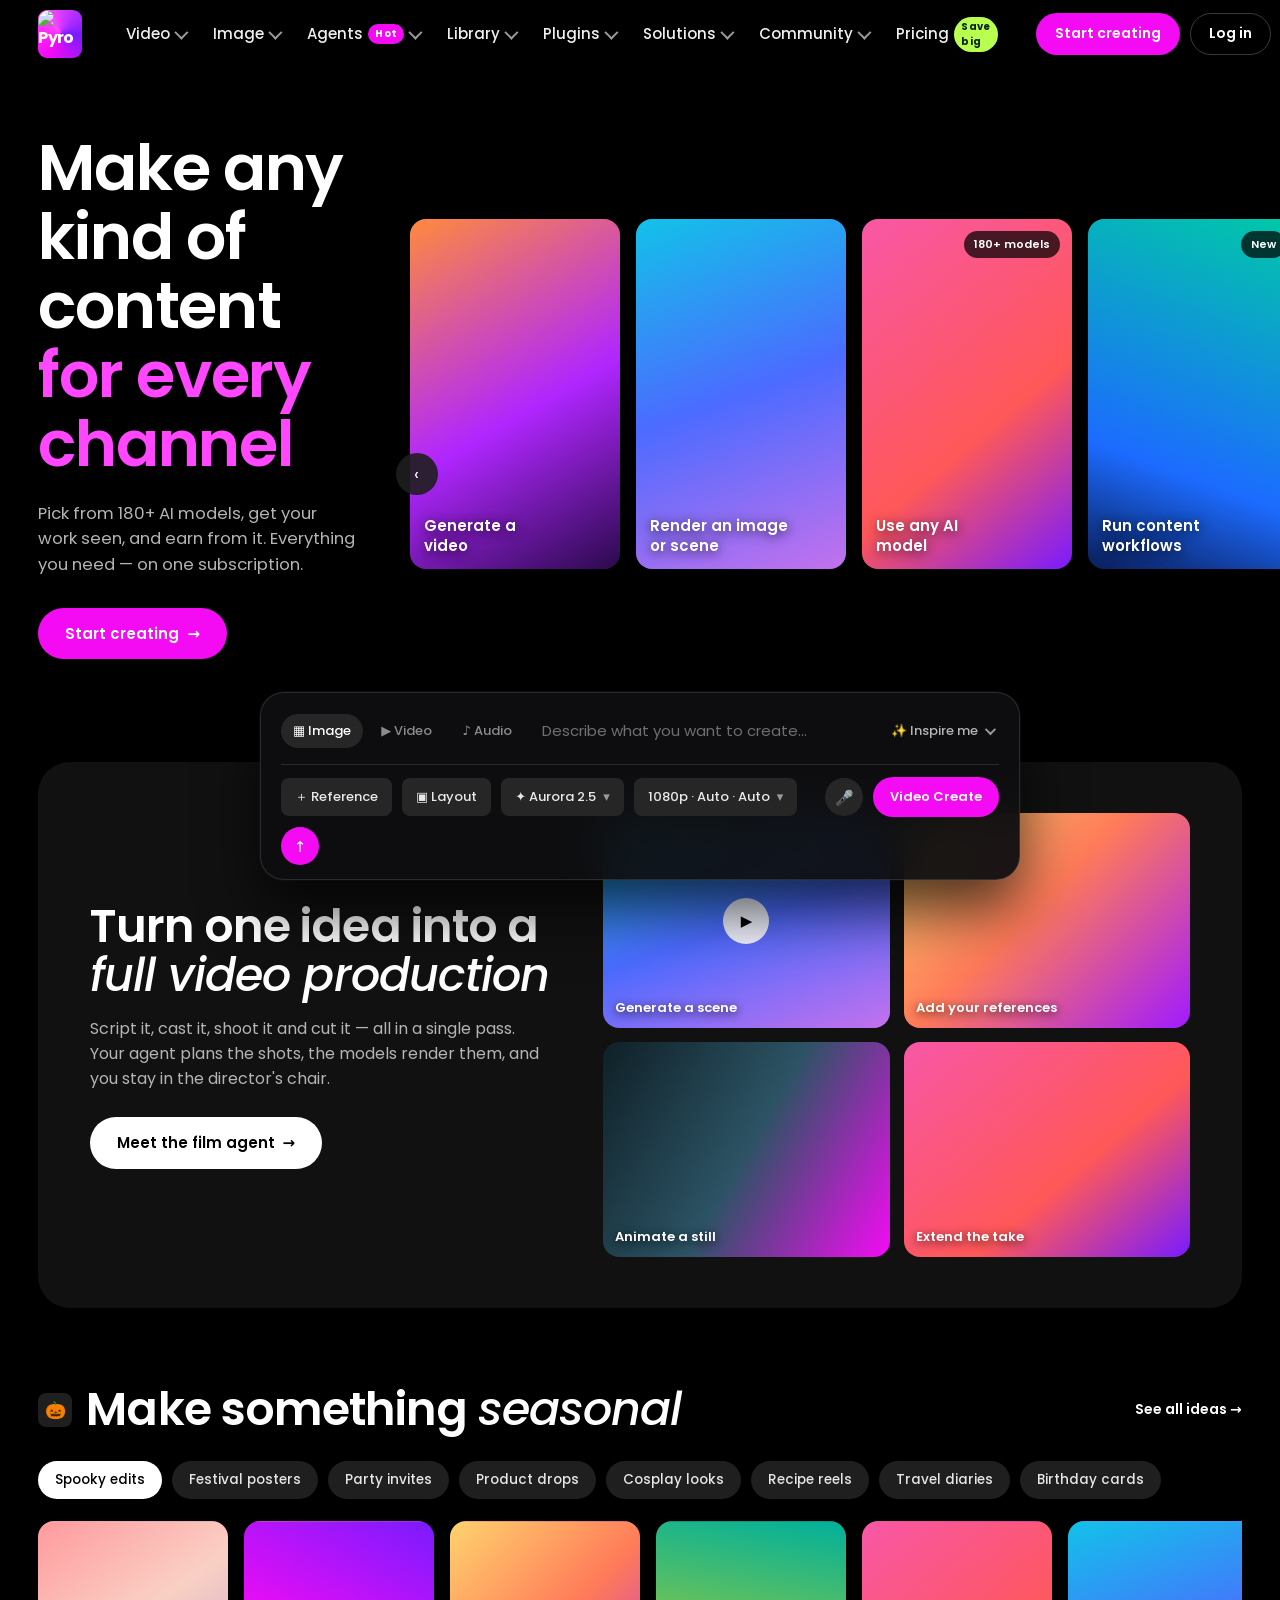
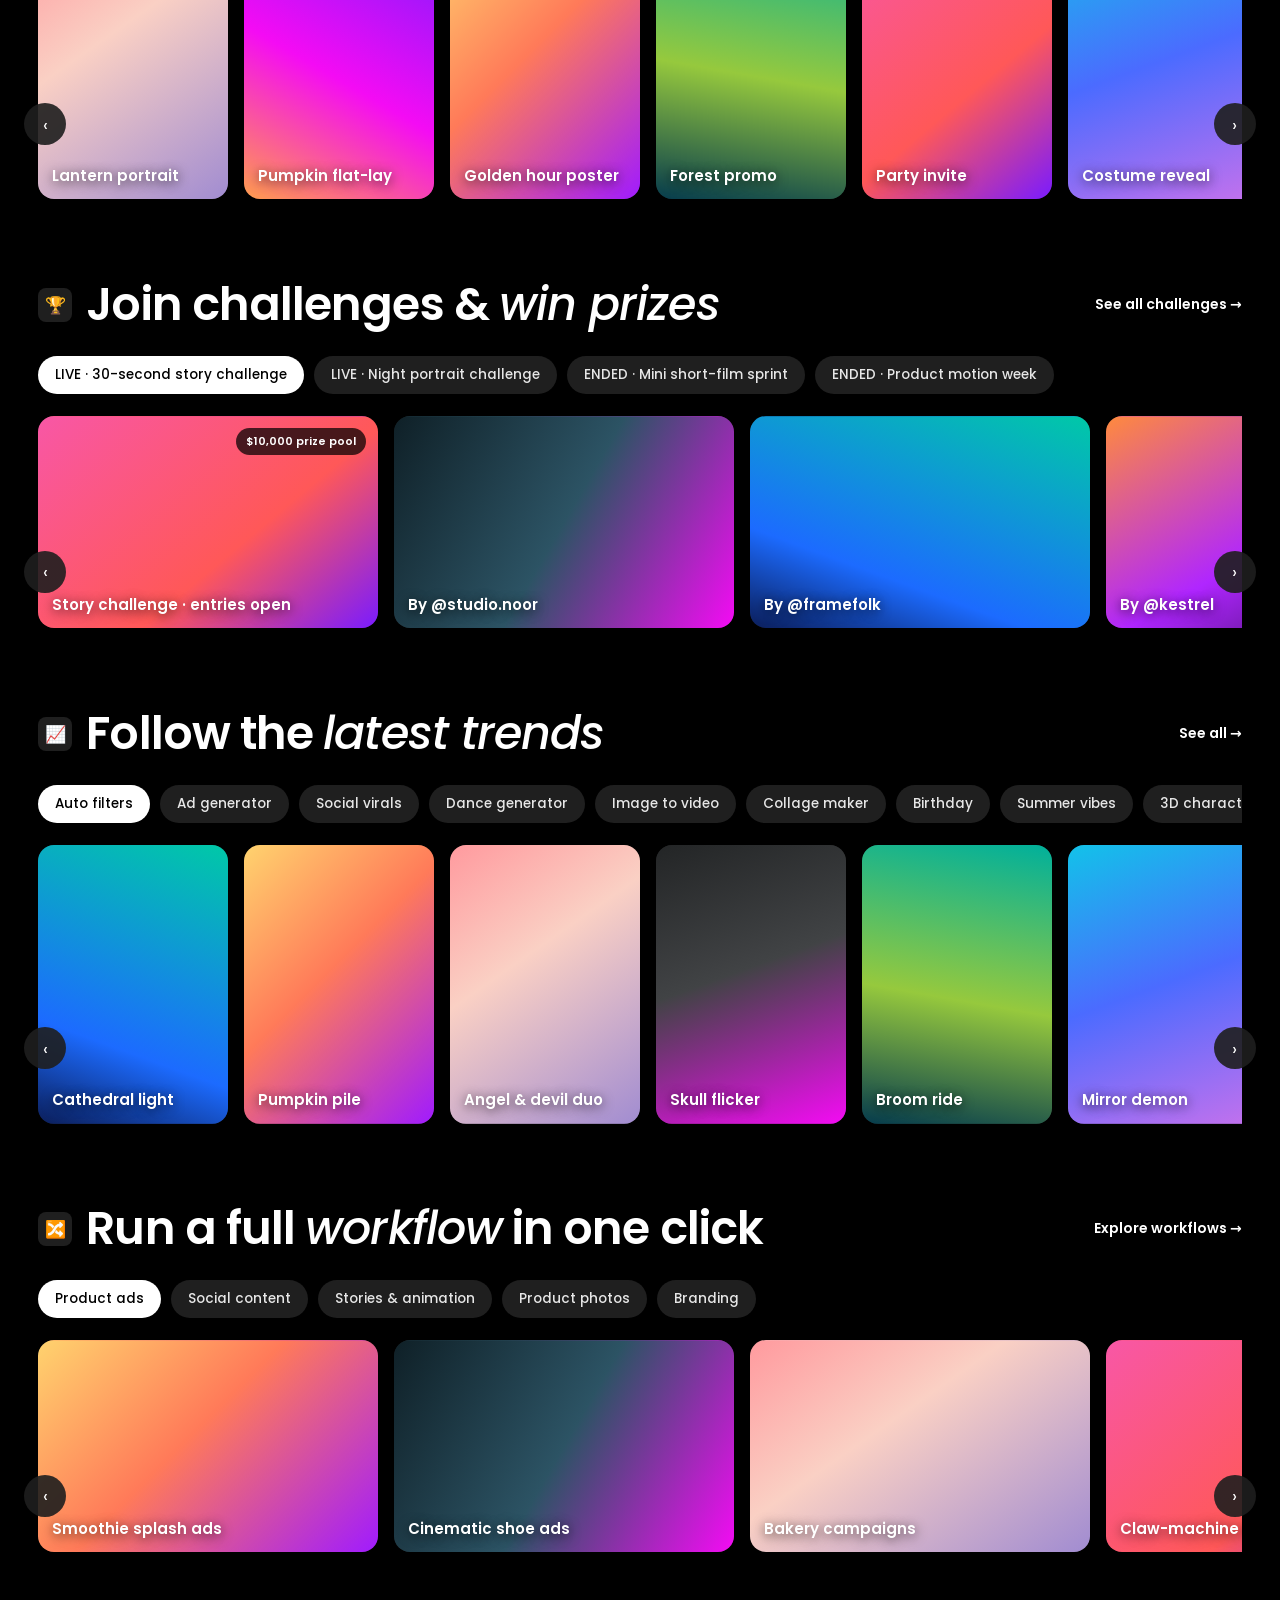
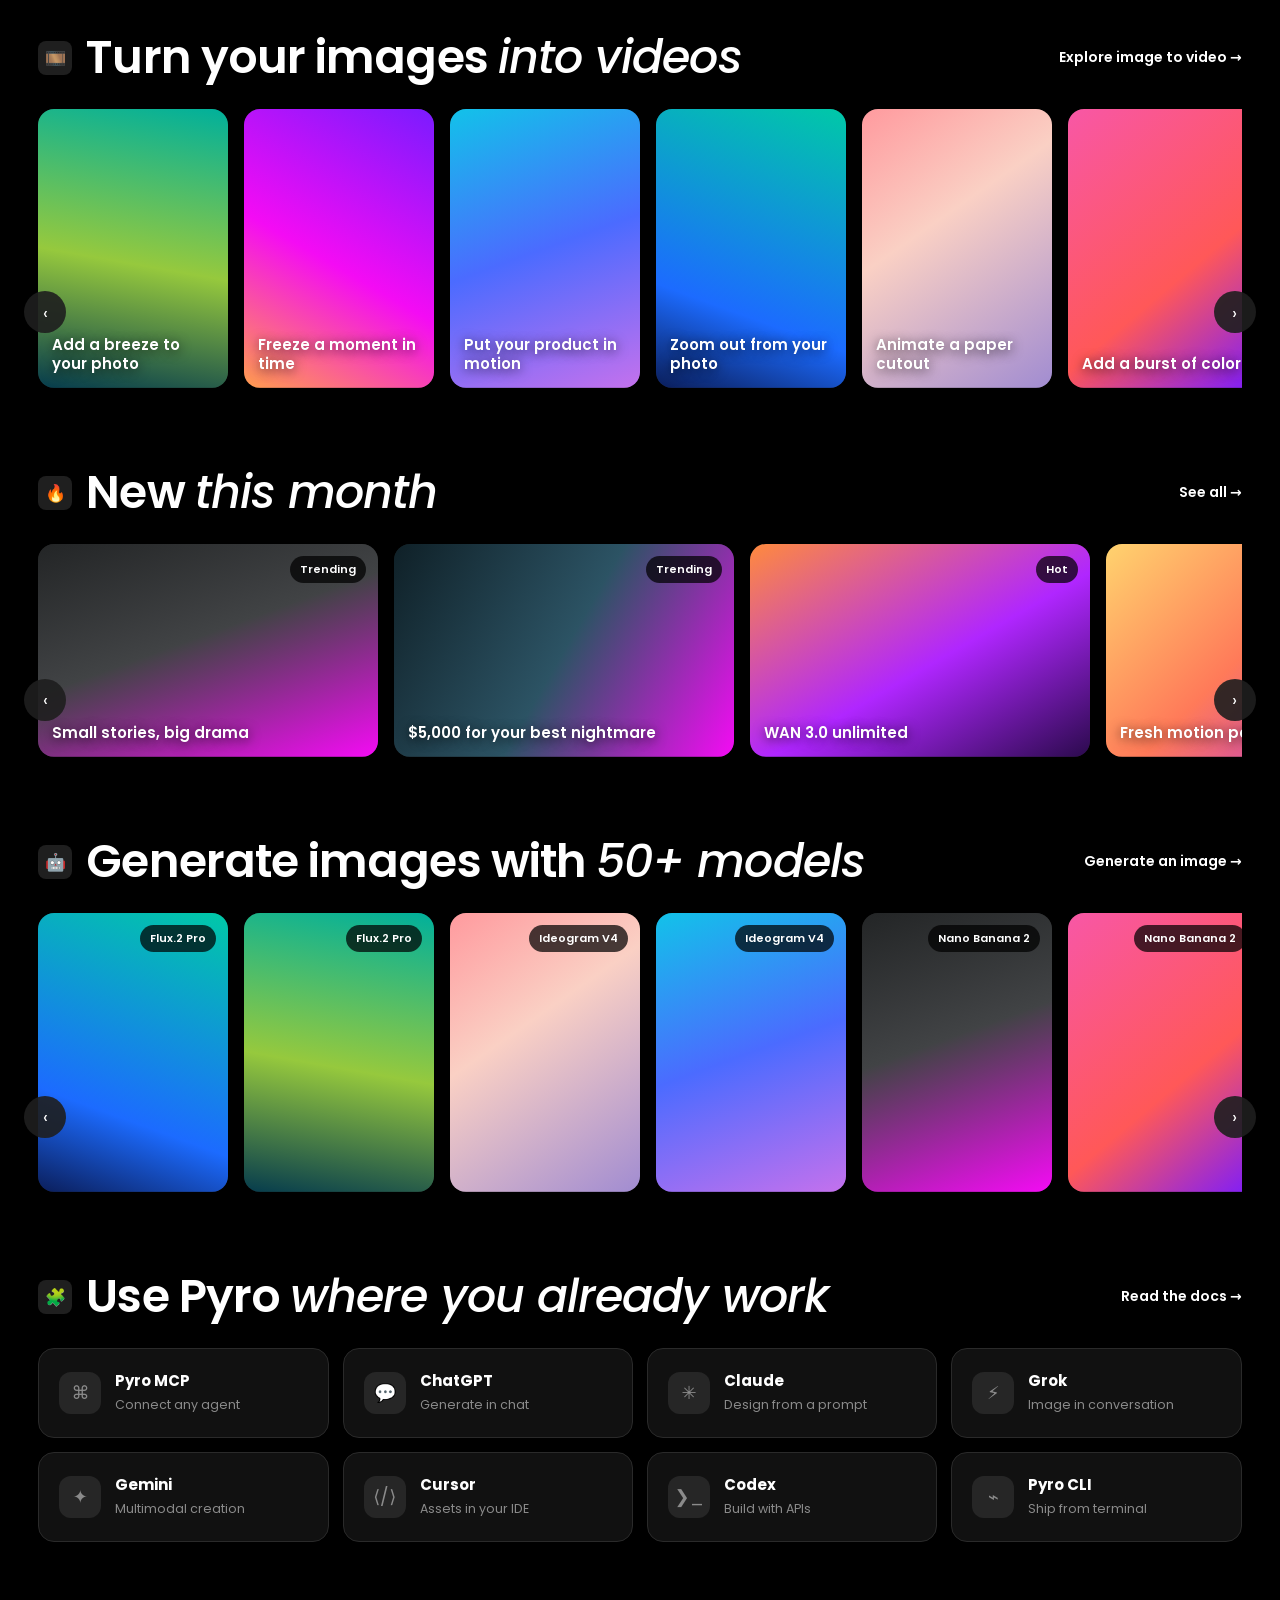
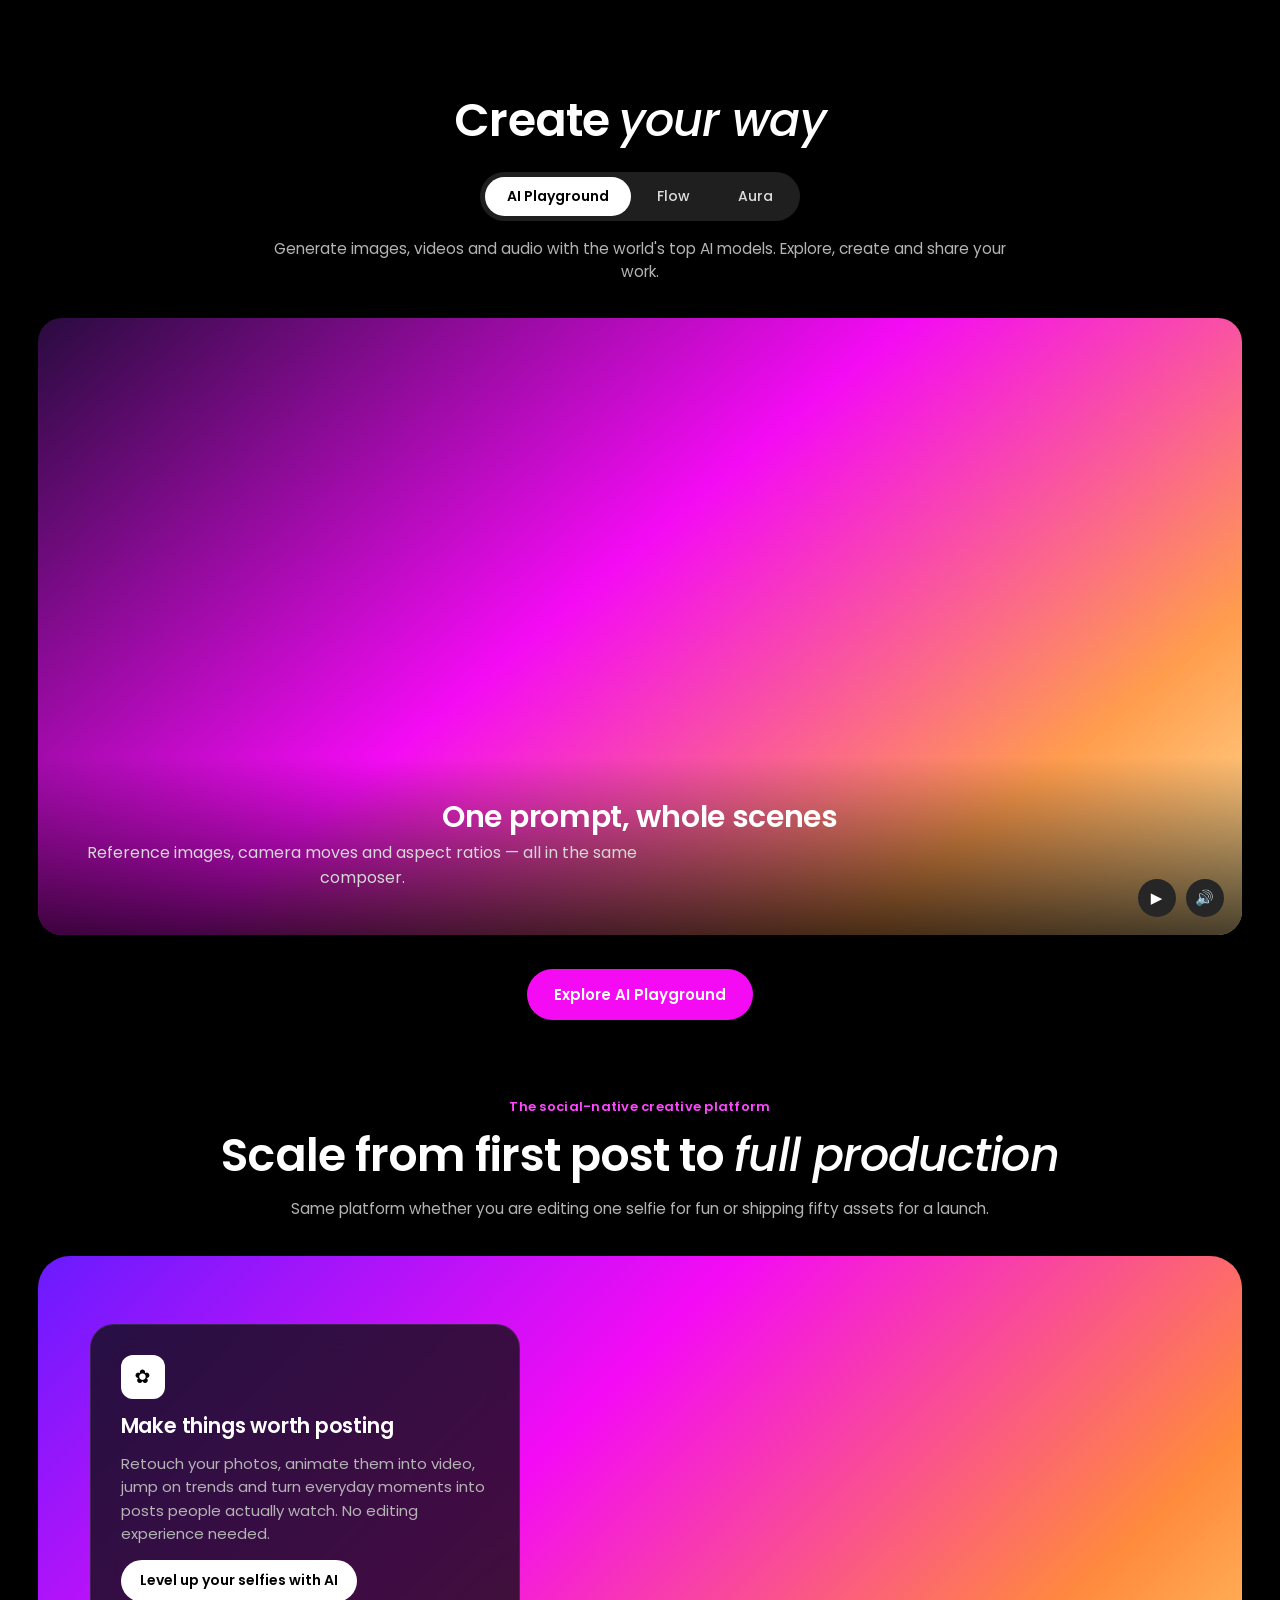
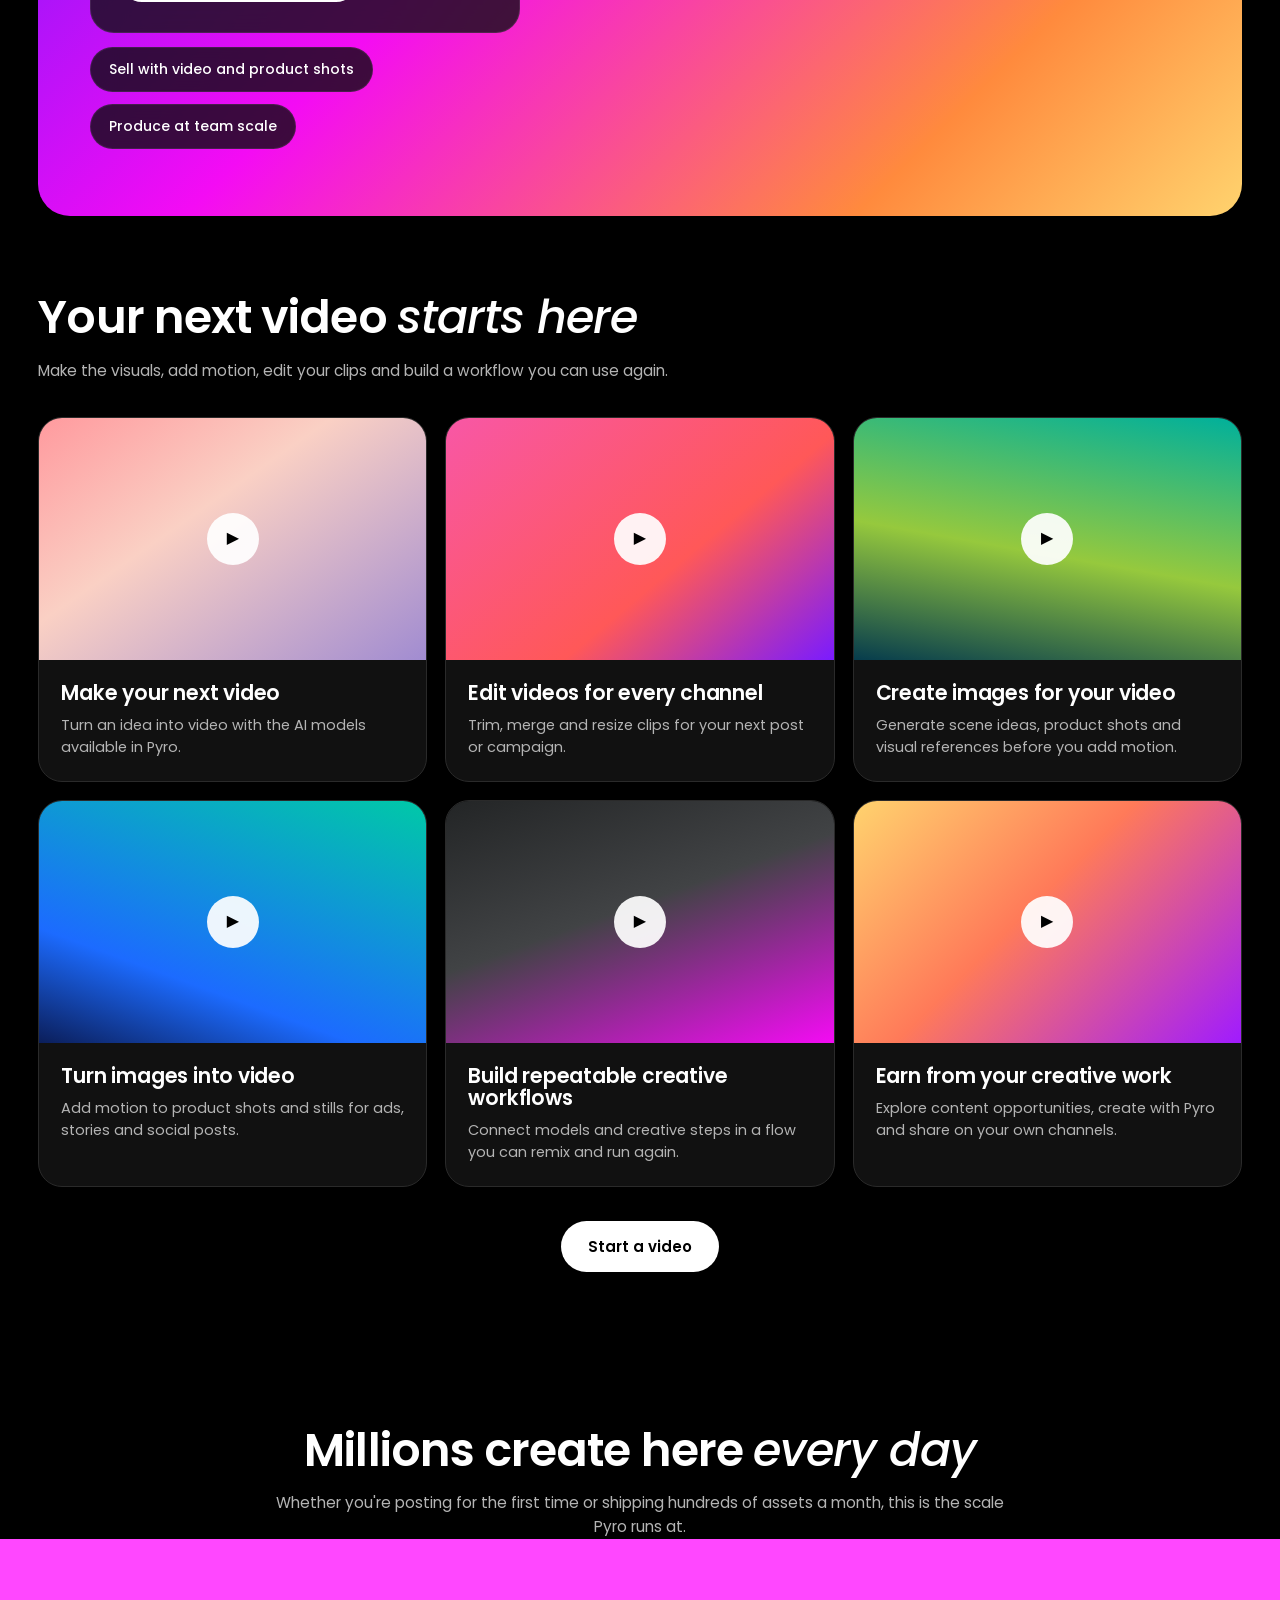
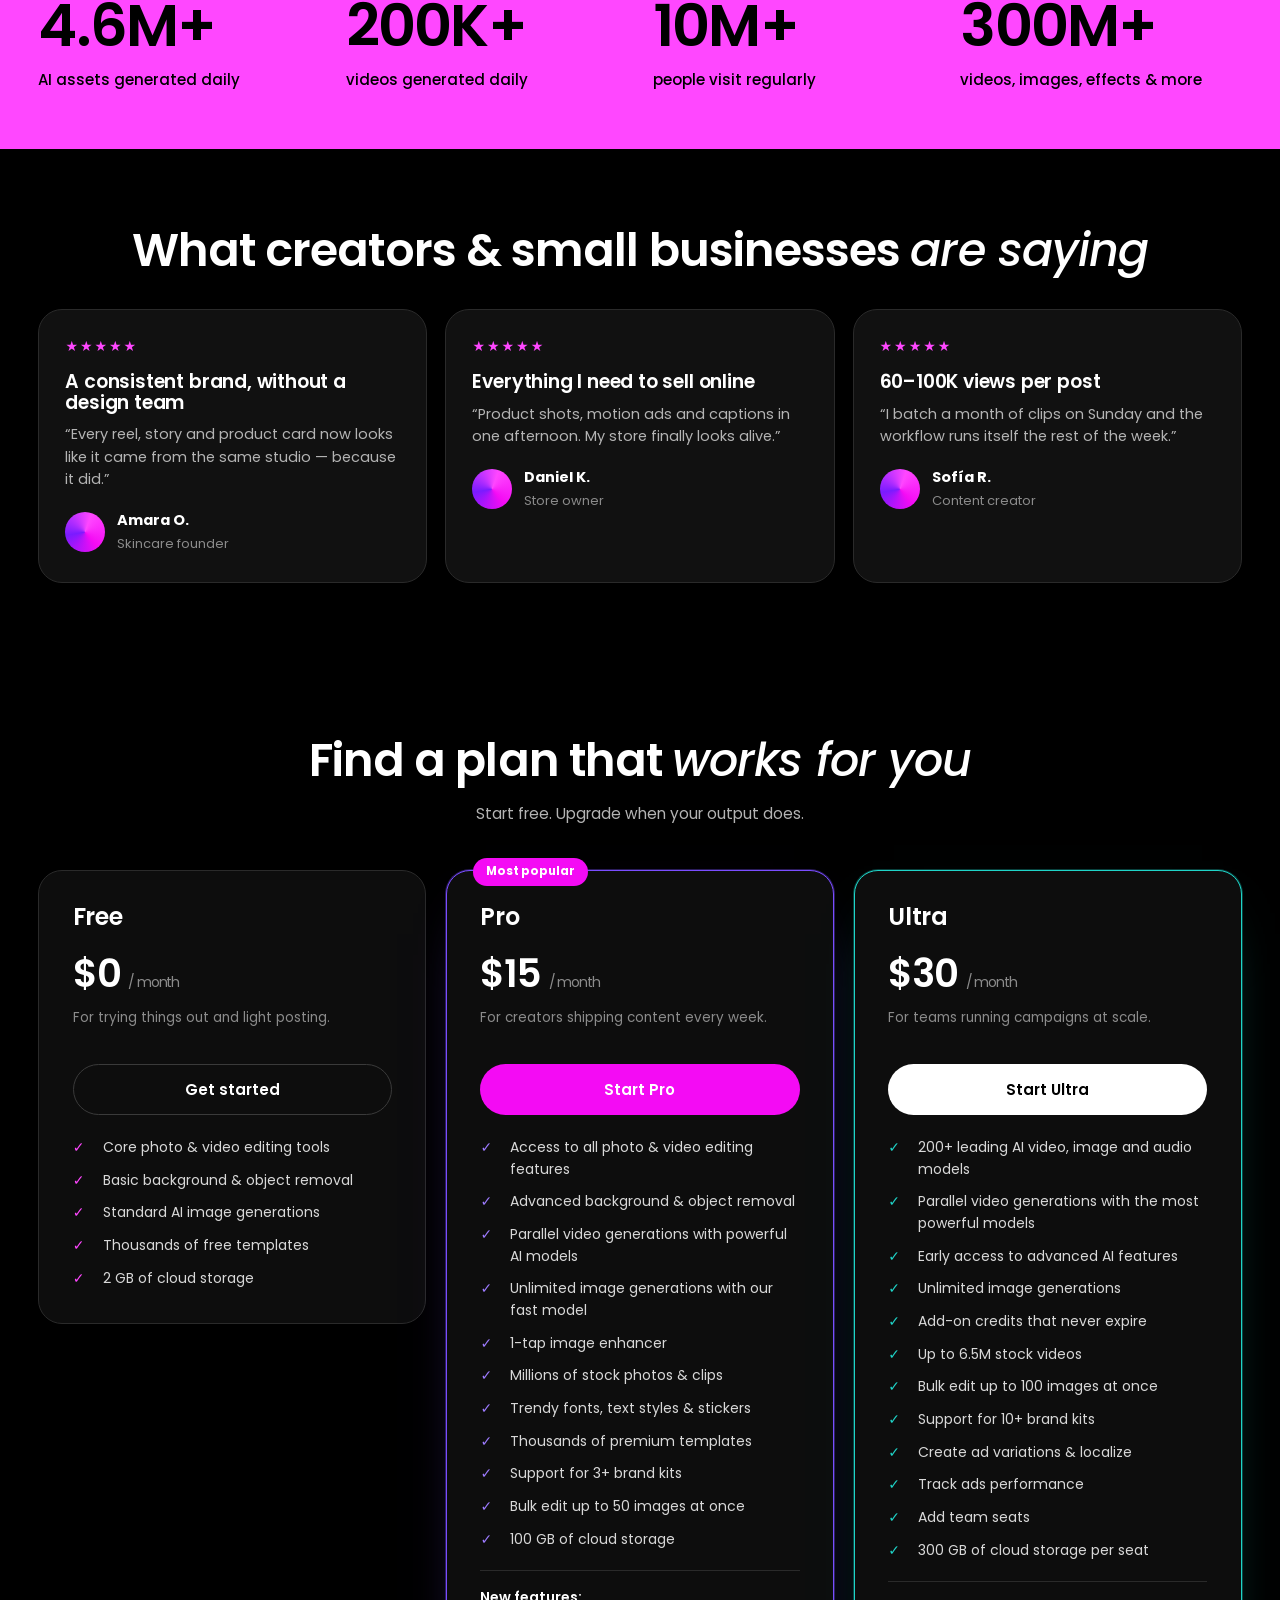
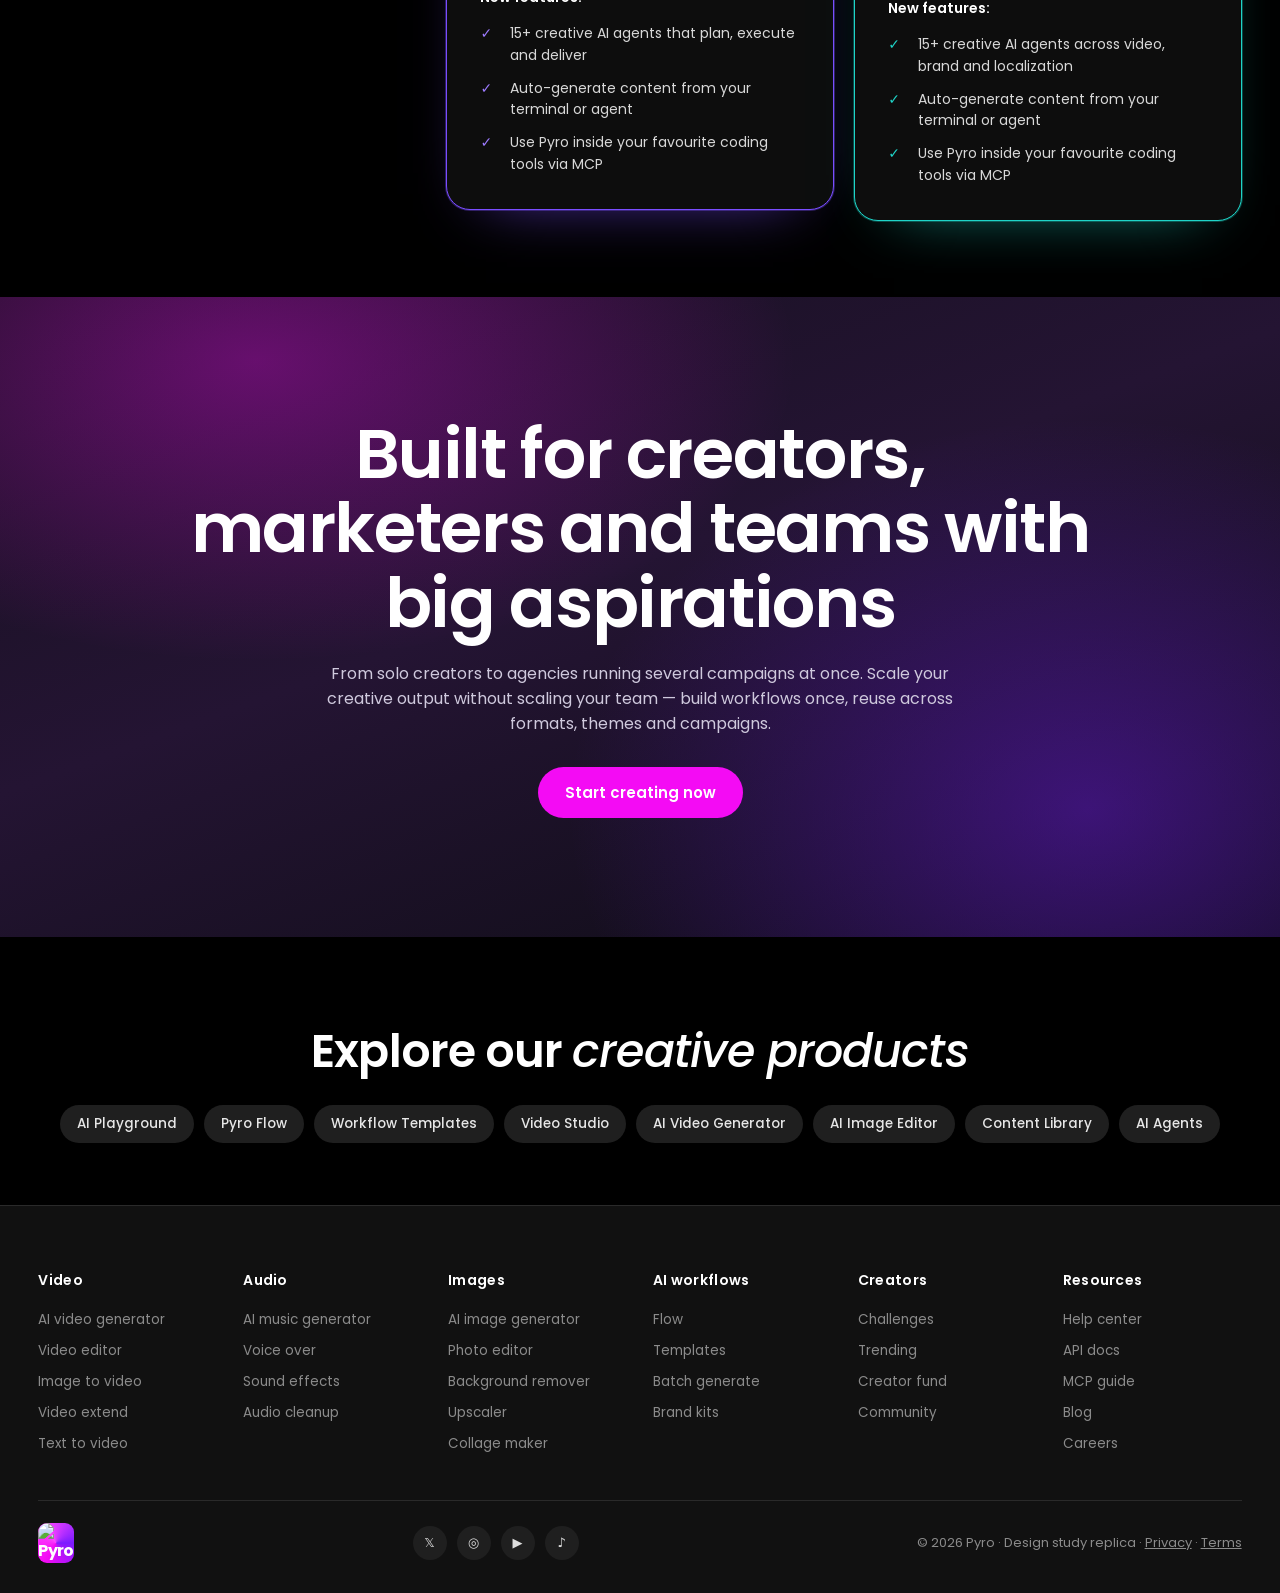
==== commit 21fa7b18: "Logo exact: logo-pyro-final.png (no edit, exact flame)" ====
--- a/index.html
+++ b/index.html
@@ -15,7 +15,7 @@
 <!-- ============ NAV ============ -->
 <header class="nav" id="nav">
   <div class="wrap">
-    <a class="logo" href="#" style="font-size:22px;font-weight:700;letter-spacing:-0.03em"><span class="mark" style="width:44px;height:48px;display:inline-block;vertical-align:middle;margin-right:6px;"><img src="logo-full.svg" alt="Pyro" style="width:44px;height:48px;display:block;border-radius:12px;"></span></a>
+    <a class="logo" href="#" style="font-size:22px;font-weight:700;letter-spacing:-0.03em"><span class="mark" style="width:44px;height:48px;display:inline-block;vertical-align:middle;margin-right:6px;"><img src="logo-pyro-final.png" alt="Pyro" style="width:44px;height:48px;display:block;border-radius:12px;"></span></a>
     <nav class="nav-links" id="navLinks">
       <a href="#video">Video <i class="chev"></i></a>
       <a href="#images">Image <i class="chev"></i></a>
@@ -612,7 +612,7 @@
     </div>
 
     <div class="footer-bottom">
-      <a class="logo" href="#" style="font-size:20px"><span class="mark" style="width:36px;height:40px;display:inline-block;vertical-align:middle;"><img src="logo-full.svg" alt="Pyro" style="width:36px;height:40px;display:block;border-radius:10px;"></span></a>
+      <a class="logo" href="#" style="font-size:20px"><span class="mark" style="width:36px;height:40px;display:inline-block;vertical-align:middle;"><img src="logo-pyro-final.png" alt="Pyro" style="width:36px;height:40px;display:block;border-radius:10px;"></span></a>
       <div class="socials">
         <a href="#" aria-label="X">𝕏</a>
         <a href="#" aria-label="Instagram">◎</a>
